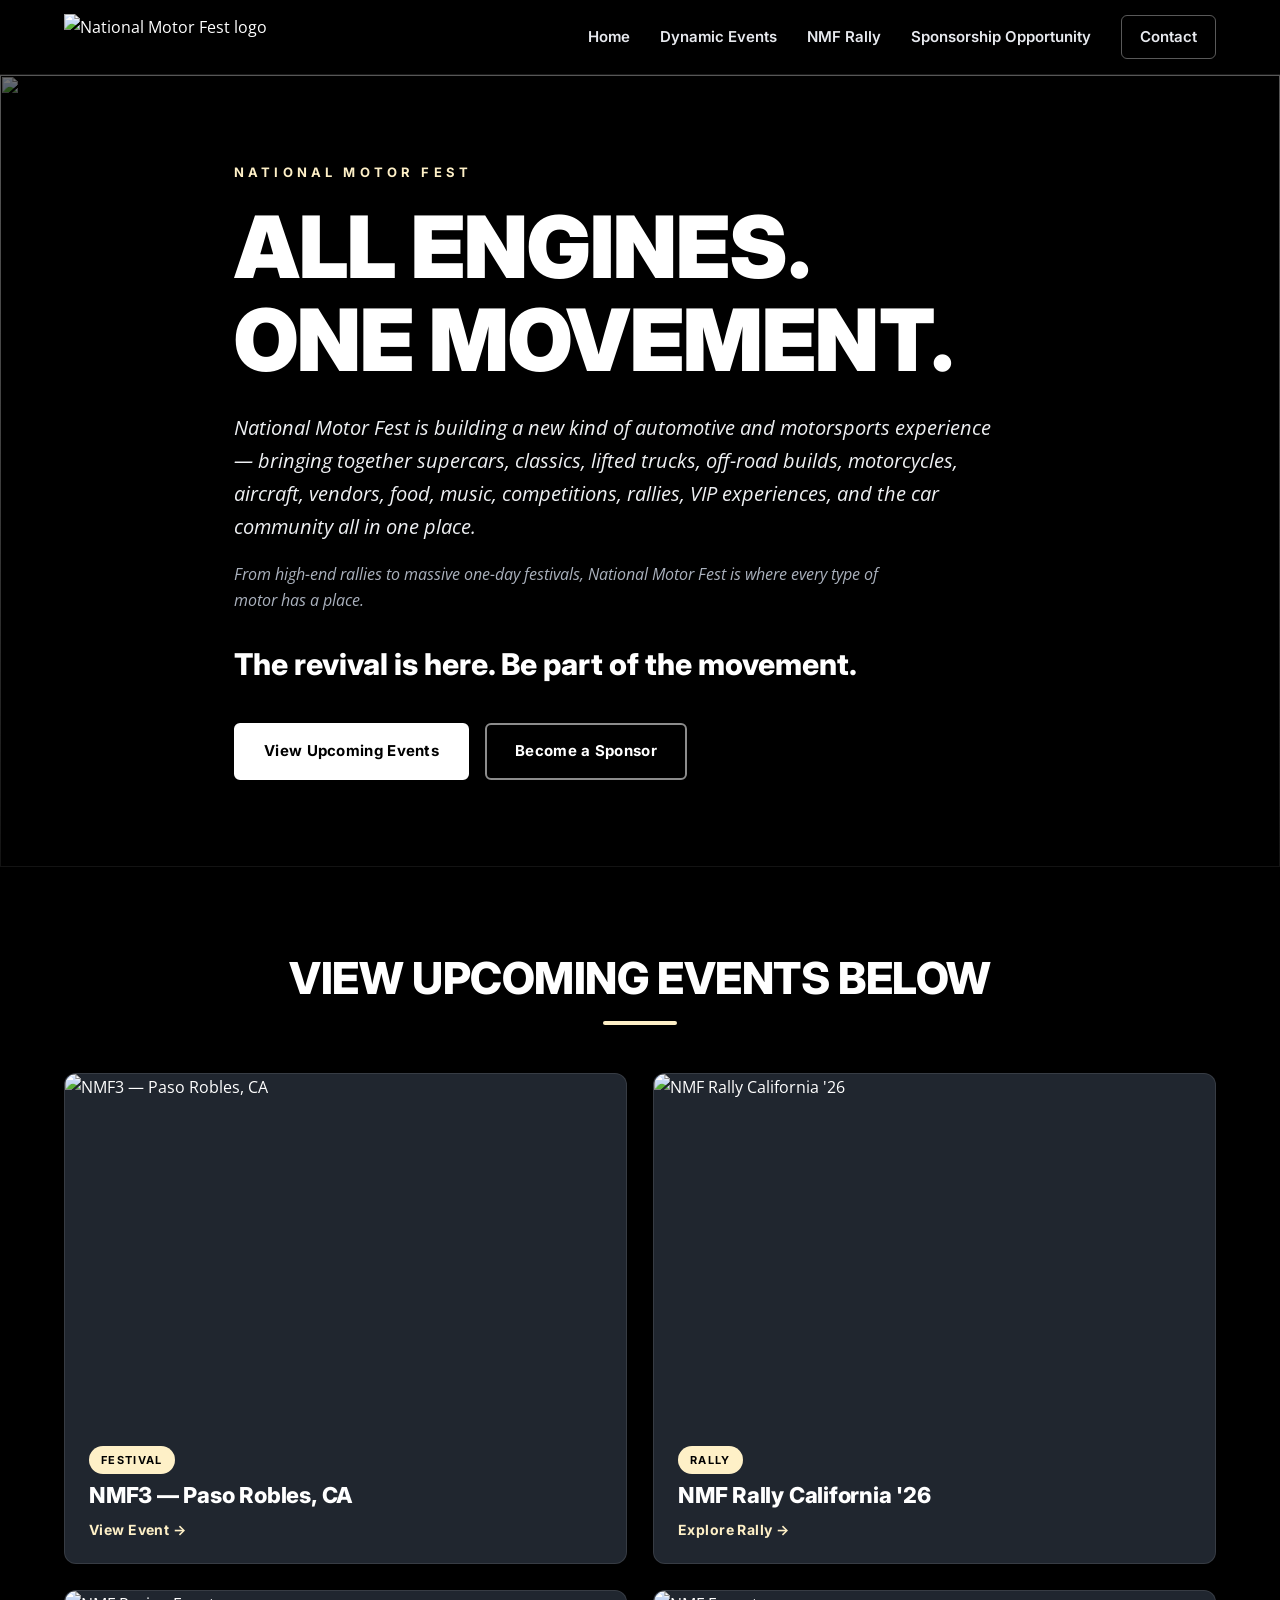
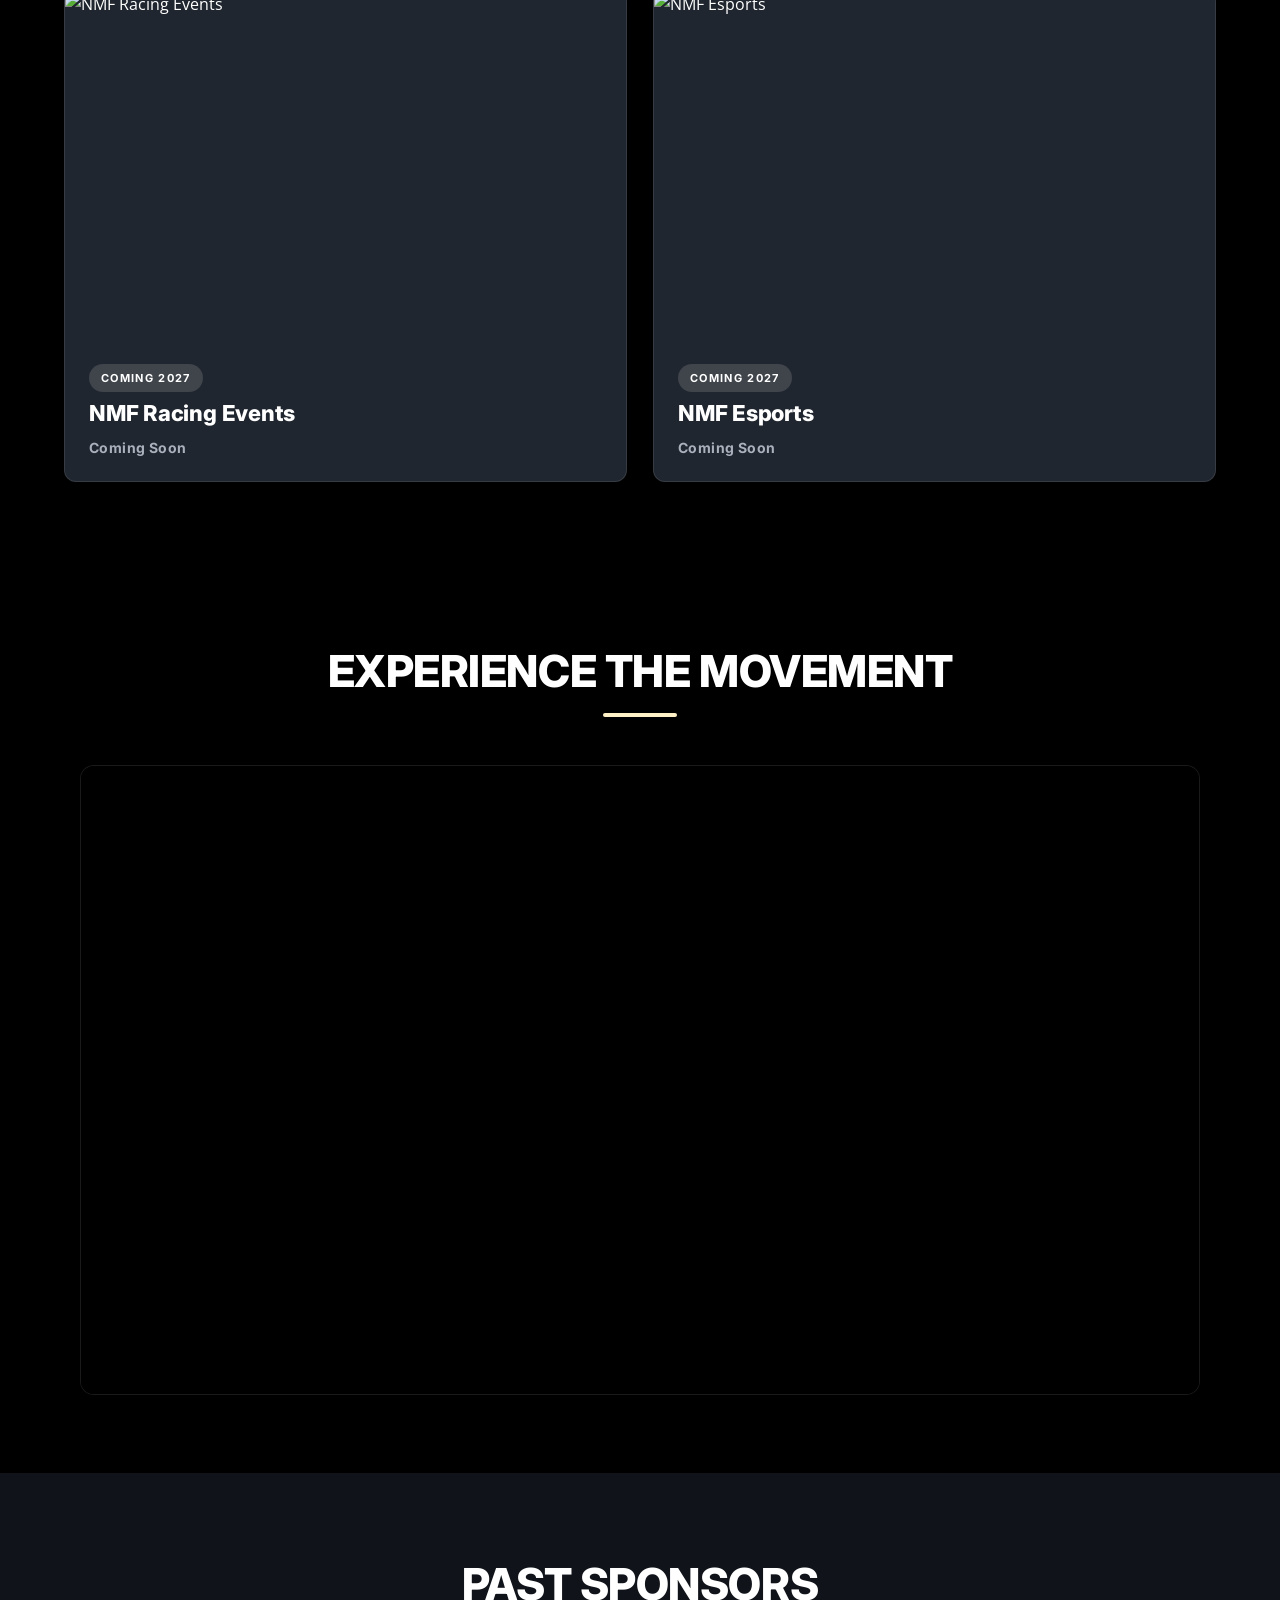
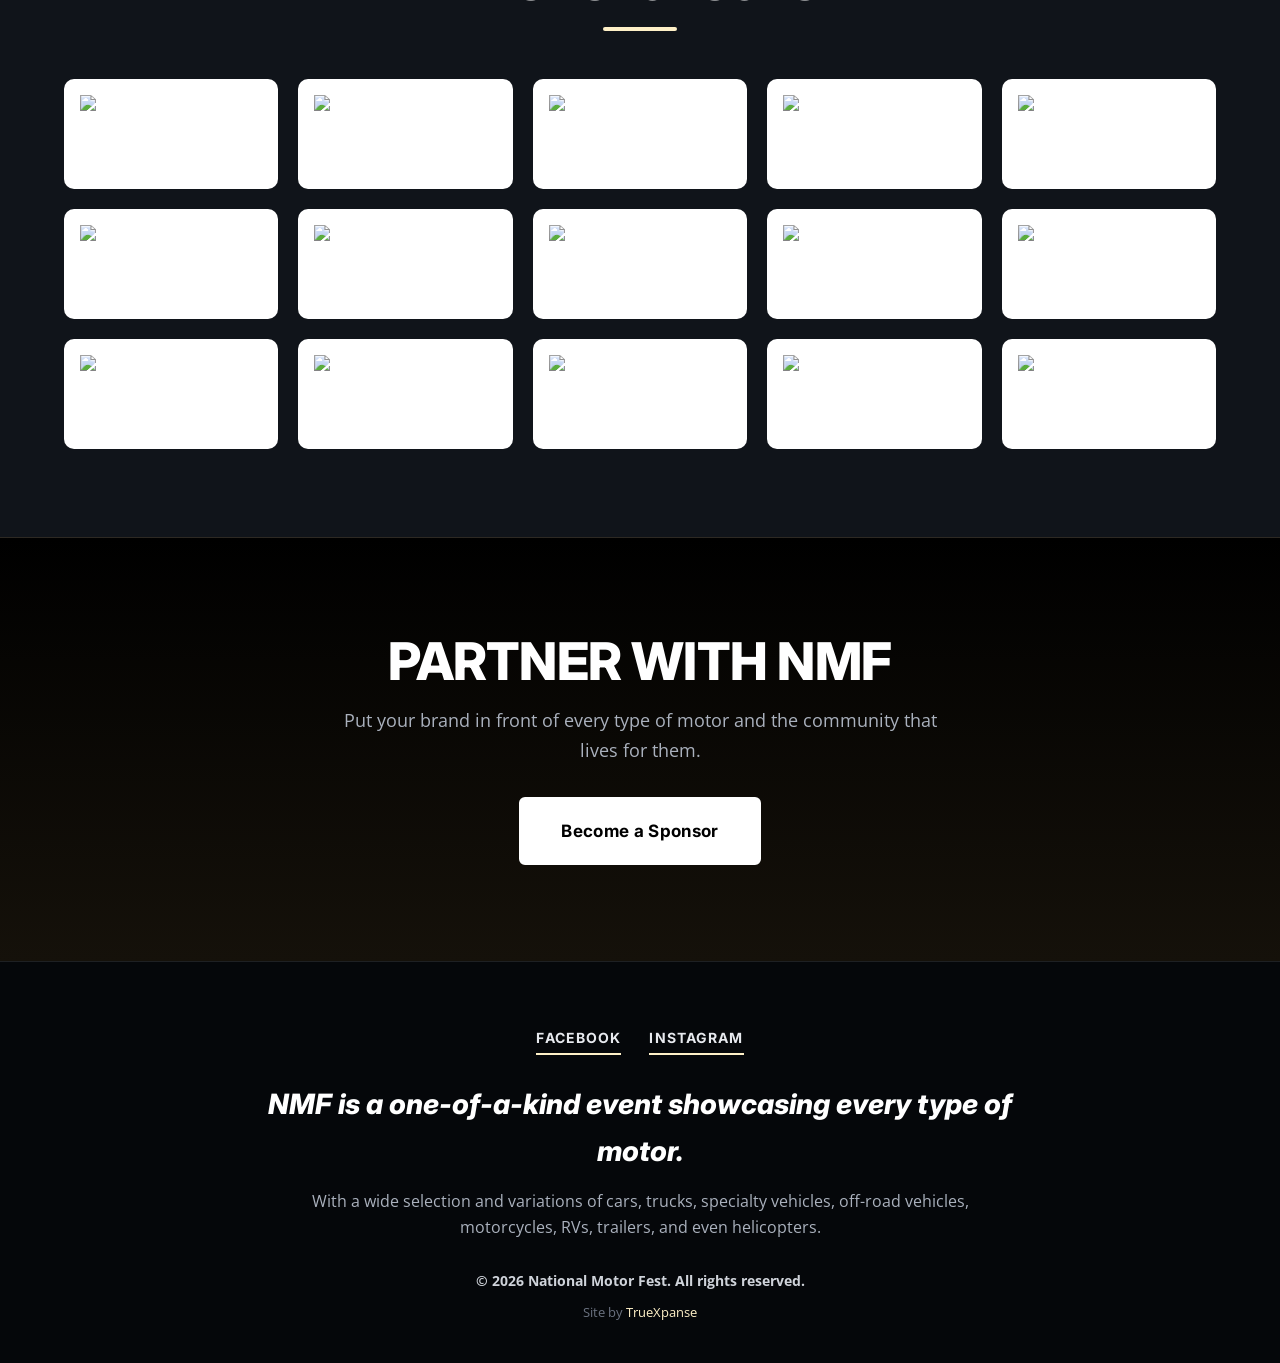
==== index.html @ f6c7564c "Add native videos (home, NMF3 x2, rally) for full parity with source site Co-Authored-By: Claude Opu" ====
<!DOCTYPE html>
<html lang="en">
<head>
  <meta charset="UTF-8" />
  <meta name="viewport" content="width=device-width, initial-scale=1, viewport-fit=cover" />
  <title>National Motor Fest | Every Type of Motor, One Movement</title>
  <meta name="description" content="National Motor Fest throws some of the largest motor shows in the United States — Dynamic Shows, Rallies, Air Shows, Racing, Esports and more." />
  <link rel="canonical" href="https://nationalmotorfest.com/" />
  <meta name="author" content="National Motor Fest" />
  <meta name="keywords" content="National Motor Fest, NMF, Car Show, Rallies, NMF Rally, Air Show, NMF Esports, NMF Racing" />
  <meta property="og:type" content="website" />
  <meta property="og:title" content="National Motor Fest" />
  <meta property="og:description" content="National Motor Fest throws some of the largest motor shows in the United States with Dynamic Shows, Rallies, Air Shows, Racing, Esports and more!" />
  <meta property="og:image" content="https://images.leadconnectorhq.com/image/f_webp/q_80/r_1200/u_https://assets.cdn.filesafe.space/yUQGU8g2rnaWyCUdEjrO/media/69d1d3f784c045c27453bfc7.png" />
  <link rel="icon" href="https://assets.cdn.filesafe.space/yUQGU8g2rnaWyCUdEjrO/media/69fe66d86ca44fd334a9c5e4.png" />
  <link rel="preconnect" href="https://fonts.googleapis.com" />
  <link rel="preconnect" href="https://fonts.gstatic.com" crossorigin />
  <link href="https://fonts.googleapis.com/css2?family=Inter:wght@400;600;700;800;900&family=Open+Sans:wght@400;600;700&display=swap" rel="stylesheet" />
  <link rel="stylesheet" href="css/styles.css" />
</head>
<body>

  <header class="site-header" id="top">
    <div class="container nav-wrap">
      <a href="index.html" class="brand" aria-label="National Motor Fest home">
        <img src="https://images.leadconnectorhq.com/image/f_webp/q_80/r_1200/u_https://assets.cdn.filesafe.space/yUQGU8g2rnaWyCUdEjrO/media/69ee99309fe87a999436d463.png" alt="National Motor Fest logo" class="brand-logo" />
      </a>
      <button class="nav-toggle" aria-label="Open menu" aria-expanded="false" aria-controls="primary-nav">
        <span></span><span></span><span></span>
      </button>
      <nav class="primary-nav" id="primary-nav" aria-label="Primary">
        <a href="index.html">Home</a>
        <a href="nmf3.html">Dynamic Events</a>
        <a href="nmf-rally.html">NMF Rally</a>
        <a href="contact.html">Sponsorship Opportunity</a>
        <a href="contact.html" class="nav-cta">Contact</a>
      </nav>
    </div>
  </header>

  <main>
    <section class="hero">
      <img class="hero-bg" src="https://images.leadconnectorhq.com/image/f_webp/q_80/r_1200/u_https://assets.cdn.filesafe.space/yUQGU8g2rnaWyCUdEjrO/media/69fe66d86ca44fd334a9c5e4.png" alt="" aria-hidden="true" />
      <div class="hero-overlay"></div>
      <div class="container hero-content">
        <p class="eyebrow">National Motor Fest</p>
        <h1>All Engines.<br />One Movement.</h1>
        <p class="hero-lead">National Motor Fest is building a new kind of automotive and motorsports experience — bringing together supercars, classics, lifted trucks, off-road builds, motorcycles, aircraft, vendors, food, music, competitions, rallies, VIP experiences, and the car community all in one place.</p>
        <p class="hero-sub">From high-end rallies to massive one-day festivals, National Motor Fest is where every type of motor has a place.</p>
        <p class="hero-tagline">The revival is here. Be part of the movement.</p>
        <div class="hero-actions">
          <a href="#events" class="btn btn-primary">View Upcoming Events</a>
          <a href="contact.html" class="btn btn-ghost">Become a Sponsor</a>
        </div>
      </div>
    </section>

    <section class="events" id="events">
      <div class="container">
        <h2 class="section-title">View Upcoming Events Below</h2>
        <div class="event-grid">
          <a class="event-card" href="nmf3.html">
            <img src="https://images.leadconnectorhq.com/image/f_webp/q_80/r_1200/u_https://assets.cdn.filesafe.space/yUQGU8g2rnaWyCUdEjrO/media/69fc116b9594baa0620a56ad.png" alt="NMF3 — Paso Robles, CA" loading="lazy" />
            <div class="event-meta">
              <span class="event-badge">Festival</span>
              <h3>NMF3 — Paso Robles, CA</h3>
              <span class="event-link">View Event →</span>
            </div>
          </a>
          <a class="event-card" href="nmf-rally.html">
            <img src="https://images.leadconnectorhq.com/image/f_webp/q_80/r_1200/u_https://assets.cdn.filesafe.space/yUQGU8g2rnaWyCUdEjrO/media/69ee807b717d5dd4e12f52f6.png" alt="NMF Rally California '26" loading="lazy" />
            <div class="event-meta">
              <span class="event-badge">Rally</span>
              <h3>NMF Rally California '26</h3>
              <span class="event-link">Explore Rally →</span>
            </div>
          </a>
          <div class="event-card is-coming">
            <img src="https://images.leadconnectorhq.com/image/f_webp/q_80/r_1200/u_https://assets.cdn.filesafe.space/yUQGU8g2rnaWyCUdEjrO/media/69d1cb4f4cde4bbc2ac22277.png" alt="NMF Racing Events" loading="lazy" />
            <div class="event-meta">
              <span class="event-badge">Coming 2027</span>
              <h3>NMF Racing Events</h3>
              <span class="event-link muted">Coming Soon</span>
            </div>
          </div>
          <div class="event-card is-coming">
            <img src="https://images.leadconnectorhq.com/image/f_webp/q_80/r_1200/u_https://assets.cdn.filesafe.space/yUQGU8g2rnaWyCUdEjrO/media/69d1cb483d829c73b2306370.png" alt="NMF Esports" loading="lazy" />
            <div class="event-meta">
              <span class="event-badge">Coming 2027</span>
              <h3>NMF Esports</h3>
              <span class="event-link muted">Coming Soon</span>
            </div>
          </div>
        </div>
      </div>
    </section>

    <section class="video-section">
      <div class="container">
        <h2 class="section-title">Experience the Movement</h2>
        <div class="video-frame">
          <video src="https://assets.cdn.filesafe.space/yUQGU8g2rnaWyCUdEjrO/media/699deb06456975a2c81597f0.mp4" poster="https://images.leadconnectorhq.com/image/f_webp/q_80/r_1200/u_https://assets.cdn.filesafe.space/yUQGU8g2rnaWyCUdEjrO/media/69c5b4d7039a35322c175261.png" autoplay muted loop playsinline controls preload="metadata"></video>
        </div>
      </div>
    </section>

    <section class="sponsors">
      <div class="container">
        <h2 class="section-title">Past Sponsors</h2>
        <div class="sponsor-grid">
          <img src="https://images.leadconnectorhq.com/image/f_webp/q_80/r_1200/u_https://assets.cdn.filesafe.space/yUQGU8g2rnaWyCUdEjrO/media/69ff69f37285562721f84674.png" alt="Sponsor" loading="lazy" />
          <img src="https://images.leadconnectorhq.com/image/f_webp/q_80/r_1200/u_https://assets.cdn.filesafe.space/yUQGU8g2rnaWyCUdEjrO/media/69ff6a047285562721f84a4b.png" alt="Sponsor" loading="lazy" />
          <img src="https://images.leadconnectorhq.com/image/f_webp/q_80/r_1200/u_https://assets.cdn.filesafe.space/yUQGU8g2rnaWyCUdEjrO/media/69ff6a13a3dd25aa2ad5ed64.png" alt="Sponsor" loading="lazy" />
          <img src="https://images.leadconnectorhq.com/image/f_webp/q_80/r_1200/u_https://assets.cdn.filesafe.space/yUQGU8g2rnaWyCUdEjrO/media/69ff6a48a7b9e0385a3384bf.png" alt="Sponsor" loading="lazy" />
          <img src="https://images.leadconnectorhq.com/image/f_webp/q_80/r_1200/u_https://assets.cdn.filesafe.space/yUQGU8g2rnaWyCUdEjrO/media/69ff6a71a3dd25aa2ad5ffd3.png" alt="Sponsor" loading="lazy" />
          <img src="https://images.leadconnectorhq.com/image/f_webp/q_80/r_1200/u_https://assets.cdn.filesafe.space/yUQGU8g2rnaWyCUdEjrO/media/69ff6a8da3dd25aa2ad6064d.png" alt="Sponsor" loading="lazy" />
          <img src="https://images.leadconnectorhq.com/image/f_webp/q_80/r_1200/u_https://assets.cdn.filesafe.space/yUQGU8g2rnaWyCUdEjrO/media/69ff6a99a7b9e0385a3396bd.png" alt="Sponsor" loading="lazy" />
          <img src="https://images.leadconnectorhq.com/image/f_webp/q_80/r_1200/u_https://assets.cdn.filesafe.space/yUQGU8g2rnaWyCUdEjrO/media/69ff6aaaa3dd25aa2ad60cd5.png" alt="Sponsor" loading="lazy" />
          <img src="https://images.leadconnectorhq.com/image/f_webp/q_80/r_1200/u_https://assets.cdn.filesafe.space/yUQGU8g2rnaWyCUdEjrO/media/69ff6abf7285562721f87078.png" alt="Sponsor" loading="lazy" />
          <img src="https://images.leadconnectorhq.com/image/f_webp/q_80/r_1200/u_https://assets.cdn.filesafe.space/yUQGU8g2rnaWyCUdEjrO/media/69ff6acf7285562721f8736e.png" alt="Sponsor" loading="lazy" />
          <img src="https://images.leadconnectorhq.com/image/f_webp/q_80/r_1200/u_https://assets.cdn.filesafe.space/yUQGU8g2rnaWyCUdEjrO/media/69ff6b537285562721f88d1a.png" alt="Sponsor" loading="lazy" />
          <img src="https://images.leadconnectorhq.com/image/f_webp/q_80/r_1200/u_https://assets.cdn.filesafe.space/yUQGU8g2rnaWyCUdEjrO/media/69ff6b607285562721f88fad.png" alt="Sponsor" loading="lazy" />
          <img src="https://images.leadconnectorhq.com/image/f_webp/q_80/r_1200/u_https://assets.cdn.filesafe.space/yUQGU8g2rnaWyCUdEjrO/media/69ff6b77a7b9e0385a33c20f.png" alt="Sponsor" loading="lazy" />
          <img src="https://images.leadconnectorhq.com/image/f_webp/q_80/r_1200/u_https://assets.cdn.filesafe.space/yUQGU8g2rnaWyCUdEjrO/media/69ff6b86a3dd25aa2ad638ff.png" alt="Sponsor" loading="lazy" />
          <img src="https://images.leadconnectorhq.com/image/f_webp/q_80/r_1200/u_https://assets.cdn.filesafe.space/yUQGU8g2rnaWyCUdEjrO/media/69ff6b93a7b9e0385a33c83d.png" alt="Sponsor" loading="lazy" />
        </div>
      </div>
    </section>

    <section class="cta-band">
      <div class="container">
        <h2>Partner with NMF</h2>
        <p>Put your brand in front of every type of motor and the community that lives for them.</p>
        <a href="contact.html" class="btn btn-primary btn-lg">Become a Sponsor</a>
      </div>
    </section>
  </main>

  <footer class="site-footer">
    <div class="container footer-inner">
      <div class="footer-social">
        <a href="https://www.facebook.com/nationalmotorfest" target="_blank" rel="noopener" aria-label="Facebook">Facebook</a>
        <a href="https://www.instagram.com/nationalmotorfest/" target="_blank" rel="noopener" aria-label="Instagram">Instagram</a>
      </div>
      <p class="footer-tagline">NMF is a one-of-a-kind event showcasing every type of motor.</p>
      <p class="footer-desc">With a wide selection and variations of cars, trucks, specialty vehicles, off-road vehicles, motorcycles, RVs, trailers, and even helicopters.</p>
      <p class="footer-copy">&copy; 2026 National Motor Fest. All rights reserved.</p>
      <p class="footer-credit">Site by <a href="https://truexpanse.com" target="_blank" rel="noopener">TrueXpanse</a></p>
    </div>
  </footer>

  <script>
    (function () {
      var t = document.querySelector('.nav-toggle');
      var n = document.getElementById('primary-nav');
      if (t && n) {
        t.addEventListener('click', function () {
          var open = n.classList.toggle('open');
          t.setAttribute('aria-expanded', open ? 'true' : 'false');
        });
        n.querySelectorAll('a').forEach(function (a) {
          a.addEventListener('click', function () { n.classList.remove('open'); t.setAttribute('aria-expanded', 'false'); });
        });
      }
    })();
  </script>
</body>
</html>
---- css/styles.css ----
:root{
  --bg:#000000;
  --surface:#10141a;
  --surface-2:#20262F;
  --accent:#FEF0C7;
  --text:#ffffff;
  --muted:#aab1bd;
  --line:rgba(255,255,255,.10);
  --radius:6px;
  --maxw:1200px;
  --font-head:'Inter',system-ui,Arial,sans-serif;
  --font-body:'Open Sans',Arial,Helvetica,sans-serif;
}
*{box-sizing:border-box;margin:0;padding:0}
html{scroll-behavior:smooth}
body{
  background:var(--bg);
  color:var(--text);
  font-family:var(--font-body);
  font-size:16px;
  line-height:1.65;
  -webkit-font-smoothing:antialiased;
  overflow-x:hidden;
}
img{max-width:100%;display:block}
a{color:inherit;text-decoration:none}
.container{width:100%;max-width:var(--maxw);margin:0 auto;padding:0 24px}

h1,h2,h3{font-family:var(--font-head);font-weight:800;line-height:1.08;letter-spacing:-.01em}

/* Buttons */
.btn{
  display:inline-block;font-family:var(--font-head);font-weight:700;
  padding:14px 28px;border-radius:var(--radius);font-size:15px;
  letter-spacing:.02em;transition:transform .15s ease,background .2s ease,color .2s ease;
  border:2px solid transparent;cursor:pointer;text-align:center;
}
.btn:hover{transform:translateY(-2px)}
.btn-primary{background:#fff;color:#000;border-color:#fff}
.btn-primary:hover{background:var(--accent);border-color:var(--accent)}
.btn-ghost{background:transparent;color:#fff;border-color:rgba(255,255,255,.55)}
.btn-ghost:hover{border-color:#fff;background:rgba(255,255,255,.08)}
.btn-lg{padding:18px 40px;font-size:17px}

/* Header */
.site-header{
  position:sticky;top:0;z-index:50;
  background:rgba(0,0,0,.82);backdrop-filter:blur(10px);
  border-bottom:1px solid var(--line);
}
.nav-wrap{display:flex;align-items:center;justify-content:space-between;height:74px}
.brand-logo{height:46px;width:auto}
.primary-nav{display:flex;align-items:center;gap:30px}
.primary-nav a{font-family:var(--font-head);font-weight:600;font-size:15px;color:#e7e9ee;transition:color .2s}
.primary-nav a:hover{color:var(--accent)}
.primary-nav .nav-cta{
  border:1px solid rgba(255,255,255,.35);padding:9px 18px;border-radius:var(--radius);
}
.primary-nav .nav-cta:hover{background:#fff;color:#000;border-color:#fff}
.nav-toggle{display:none;flex-direction:column;gap:5px;background:none;border:0;padding:8px}
.nav-toggle span{width:26px;height:2px;background:#fff;border-radius:2px;transition:.2s}

/* Hero */
.hero{position:relative;min-height:88vh;display:flex;align-items:center;overflow:hidden}
.hero-bg{position:absolute;inset:0;width:100%;height:100%;object-fit:cover;z-index:0}
.hero-overlay{position:absolute;inset:0;z-index:1;
  background:linear-gradient(180deg,rgba(0,0,0,.55) 0%,rgba(0,0,0,.65) 45%,rgba(0,0,0,.9) 100%);
}
.hero-content{position:relative;z-index:2;padding-top:60px;padding-bottom:60px;max-width:860px}
.eyebrow{font-family:var(--font-head);text-transform:uppercase;letter-spacing:.32em;
  font-size:13px;font-weight:700;color:var(--accent);margin-bottom:18px}
.hero h1{font-size:clamp(44px,8vw,86px);font-weight:900;text-transform:uppercase;margin-bottom:24px}
.hero-lead{font-size:clamp(16px,2.1vw,20px);color:#eef0f3;max-width:760px;margin-bottom:18px;font-style:italic}
.hero-sub{font-size:16px;color:var(--muted);max-width:680px;margin-bottom:26px;font-style:italic}
.hero-tagline{font-family:var(--font-head);font-weight:800;font-size:clamp(20px,3vw,30px);margin-bottom:34px}
.hero-actions{display:flex;flex-wrap:wrap;gap:16px}

/* Section shared */
.section-title{
  font-size:clamp(28px,4.5vw,44px);text-transform:uppercase;text-align:center;
  margin-bottom:48px;
}
.section-title::after{content:"";display:block;width:74px;height:4px;background:var(--accent);margin:18px auto 0;border-radius:2px}
.events,.sponsors{padding:88px 0}
.events{background:var(--bg)}
.sponsors{background:var(--surface)}

/* Event grid */
.event-grid{display:grid;grid-template-columns:repeat(2,1fr);gap:26px}
.event-card{
  background:var(--surface-2);border:1px solid var(--line);border-radius:12px;overflow:hidden;
  display:flex;flex-direction:column;transition:transform .2s ease,border-color .2s ease,box-shadow .2s ease;
}
.event-card:hover{transform:translateY(-5px);border-color:rgba(254,240,199,.5);box-shadow:0 16px 40px rgba(0,0,0,.45)}
.event-card img{width:100%;aspect-ratio:16/10;object-fit:cover}
.event-meta{padding:22px 24px;display:flex;flex-direction:column;gap:10px}
.event-badge{align-self:flex-start;font-family:var(--font-head);font-weight:700;font-size:11px;
  text-transform:uppercase;letter-spacing:.12em;color:#000;background:var(--accent);
  padding:5px 12px;border-radius:99px}
.event-card.is-coming .event-badge{background:rgba(255,255,255,.14);color:#fff}
.event-meta h3{font-size:22px;font-weight:800}
.event-link{font-family:var(--font-head);font-weight:700;font-size:14px;color:var(--accent);letter-spacing:.03em}
.event-link.muted{color:var(--muted)}

/* Sponsors */
.sponsor-grid{
  display:grid;grid-template-columns:repeat(5,1fr);gap:20px;align-items:center;
}
.sponsor-grid img{
  width:100%;height:110px;object-fit:contain;
  background:#fff;border-radius:10px;padding:16px;
  filter:saturate(.95);transition:transform .2s ease}
.sponsor-grid img:hover{transform:scale(1.04)}

/* CTA band */
.cta-band{padding:96px 0;text-align:center;
  background:linear-gradient(180deg,#000 0%,#15110a 100%);border-top:1px solid var(--line)}
.cta-band h2{font-size:clamp(30px,5vw,52px);text-transform:uppercase;margin-bottom:16px}
.cta-band p{color:var(--muted);font-size:18px;max-width:620px;margin:0 auto 32px}

/* Footer */
.site-footer{background:#05070a;border-top:1px solid var(--line);padding:64px 0 40px;text-align:center}
.footer-social{display:flex;gap:28px;justify-content:center;margin-bottom:26px}
.footer-social a{font-family:var(--font-head);font-weight:700;font-size:14px;text-transform:uppercase;
  letter-spacing:.08em;color:#e7e9ee;border-bottom:2px solid var(--accent);padding-bottom:4px}
.footer-social a:hover{color:var(--accent)}
.footer-tagline{font-family:var(--font-head);font-weight:800;font-size:clamp(20px,3vw,28px);
  font-style:italic;max-width:760px;margin:0 auto 14px}
.footer-desc{color:var(--muted);max-width:680px;margin:0 auto 28px}
.footer-copy{font-weight:700;font-size:14px;color:#cfd3da;margin-bottom:10px}
.footer-credit{font-size:13px;color:#6b7280}
.footer-credit a{color:var(--accent)}

/* Responsive */
@media (max-width:900px){
  .sponsor-grid{grid-template-columns:repeat(3,1fr)}
}
@media (max-width:760px){
  .nav-toggle{display:flex}
  .primary-nav{
    position:absolute;top:74px;left:0;right:0;flex-direction:column;gap:0;
    background:#05070a;border-bottom:1px solid var(--line);
    max-height:0;overflow:hidden;transition:max-height .28s ease;
  }
  .primary-nav.open{max-height:340px}
  .primary-nav a{width:100%;padding:16px 24px;border-top:1px solid var(--line)}
  .primary-nav .nav-cta{border:0;border-radius:0}
  .event-grid{grid-template-columns:1fr}
  .events,.sponsors{padding:60px 0}
  .hero{min-height:80vh}
}
@media (max-width:520px){
  .sponsor-grid{grid-template-columns:repeat(2,1fr)}
  .hero-actions{flex-direction:column}
  .hero-actions .btn{width:100%}
}

/* ---- Interior pages ---- */
.page-hero{position:relative;padding:118px 0 84px;text-align:center;overflow:hidden;border-bottom:1px solid var(--line)}
.page-hero .hero-bg{position:absolute;inset:0;width:100%;height:100%;object-fit:cover;z-index:0;opacity:.5}
.page-hero .hero-overlay{position:absolute;inset:0;z-index:1;background:linear-gradient(180deg,rgba(0,0,0,.5),rgba(0,0,0,.88))}
.page-hero .container{position:relative;z-index:2}
.page-hero h1{font-size:clamp(34px,6vw,62px);text-transform:uppercase;margin-bottom:18px}
.page-hero .page-dates{font-family:var(--font-head);font-weight:800;font-size:clamp(18px,2.6vw,26px);color:var(--accent);margin-bottom:8px}
.page-hero .page-sub{color:#e7e9ee;font-size:18px;max-width:780px;margin:0 auto 26px}

.content{padding:72px 0}
.content-narrow{max-width:860px;margin:0 auto}
.content p{color:#d7dbe2;margin-bottom:18px;font-size:17px}
.content h2{font-size:clamp(26px,4vw,40px);text-transform:uppercase;margin-bottom:22px;text-align:center}
.content .strong-line{font-family:var(--font-head);font-weight:800;font-size:22px;color:#fff;font-style:italic}
.alt{background:var(--surface)}

.cta-row{display:flex;flex-wrap:wrap;gap:14px;justify-content:center;margin:30px 0}
.price-tag{display:block;font-size:12px;font-weight:700;opacity:.85;margin-top:2px}

.included{display:grid;grid-template-columns:repeat(2,1fr);gap:14px;margin:30px 0;list-style:none;padding:0}
.included li{background:var(--surface-2);border:1px solid var(--line);border-left:3px solid var(--accent);
  border-radius:6px;padding:14px 18px;font-size:15px;color:#e7e9ee}

.day{display:grid;grid-template-columns:1fr 1fr;gap:36px;align-items:center;margin:56px 0}
.day:nth-child(even) .day-media{order:2}
.day-media{display:grid;grid-template-columns:1fr 1fr;gap:12px}
.day-media img{width:100%;aspect-ratio:4/3;object-fit:cover;border-radius:10px}
.day-media.single{grid-template-columns:1fr}
.day-label{color:var(--accent);font-weight:800;text-transform:uppercase;letter-spacing:.1em;font-size:13px;display:block;margin-bottom:8px}
.day-text h3{font-family:var(--font-head);font-size:26px;margin-bottom:14px}
.day-text p{color:#d7dbe2;font-size:16px}

.expect-grid{display:grid;grid-template-columns:repeat(2,1fr);gap:20px;margin-top:30px}
.expect-card{background:var(--surface-2);border:1px solid var(--line);border-radius:12px;padding:26px}
.expect-card h3{color:var(--accent);font-size:20px;margin-bottom:10px}
.expect-card p{font-size:15px;color:#cfd3da;margin:0}

.gallery{display:grid;grid-template-columns:repeat(4,1fr);gap:18px;margin-top:30px}
.gallery figure{margin:0;border-radius:12px;overflow:hidden;background:var(--surface-2);border:1px solid var(--line)}
.gallery img{width:100%;aspect-ratio:1/1;object-fit:cover}
.gallery figcaption{padding:14px;text-align:center;font-family:var(--font-head);font-weight:700;
  text-transform:uppercase;font-size:13px;letter-spacing:.04em;color:#e7e9ee}

.contact-cards{display:flex;flex-wrap:wrap;gap:20px;justify-content:center;margin:30px 0 6px}
.contact-card{background:var(--surface-2);border:1px solid var(--line);border-radius:12px;padding:24px 34px;text-align:center;min-width:240px}
.contact-card .label{color:var(--accent);font-weight:700;text-transform:uppercase;letter-spacing:.1em;font-size:12px;margin-bottom:8px}
.contact-card a{font-family:var(--font-head);font-weight:700;font-size:20px}

.lead-form{max-width:660px;margin:38px auto 0;background:var(--surface-2);border:1px solid var(--line);border-radius:14px;padding:32px;text-align:left}
.lead-form .row{display:grid;grid-template-columns:1fr 1fr;gap:16px}
.field{margin-bottom:16px}
.field label{display:block;font-family:var(--font-head);font-weight:600;font-size:14px;margin-bottom:6px;color:#e7e9ee}
.field input,.field select,.field textarea{
  width:100%;background:#0a0d12;border:1px solid var(--line);border-radius:8px;color:#fff;
  padding:13px 14px;font-family:var(--font-body);font-size:16px}
.field input:focus,.field select:focus,.field textarea:focus{outline:none;border-color:var(--accent)}
.field textarea{min-height:130px;resize:vertical}
.lead-form .btn{width:100%;margin-top:8px}

.ty{min-height:62vh;display:flex;align-items:center;text-align:center}
.ty h1{font-size:clamp(34px,6vw,58px);text-transform:uppercase;margin-bottom:18px}
.ty p{color:var(--muted);font-size:18px;max-width:540px;margin:0 auto 28px}

@media (max-width:760px){
  .included{grid-template-columns:1fr}
  .day{grid-template-columns:1fr;gap:18px}
  .day:nth-child(even) .day-media{order:0}
  .expect-grid{grid-template-columns:1fr}
  .gallery{grid-template-columns:repeat(2,1fr)}
  .lead-form .row{grid-template-columns:1fr}
  .content{padding:52px 0}
}

/* Video showcase */
.video-section{padding:78px 0;background:var(--bg)}
.video-section.alt{background:var(--surface)}
.video-frame{position:relative;max-width:1120px;margin:0 auto;border-radius:14px;overflow:hidden;
  border:1px solid var(--line);background:#000;aspect-ratio:16/9}
.video-frame video{width:100%;height:100%;object-fit:contain;display:block;background:#000}
@media (max-width:760px){.video-section{padding:50px 0}}
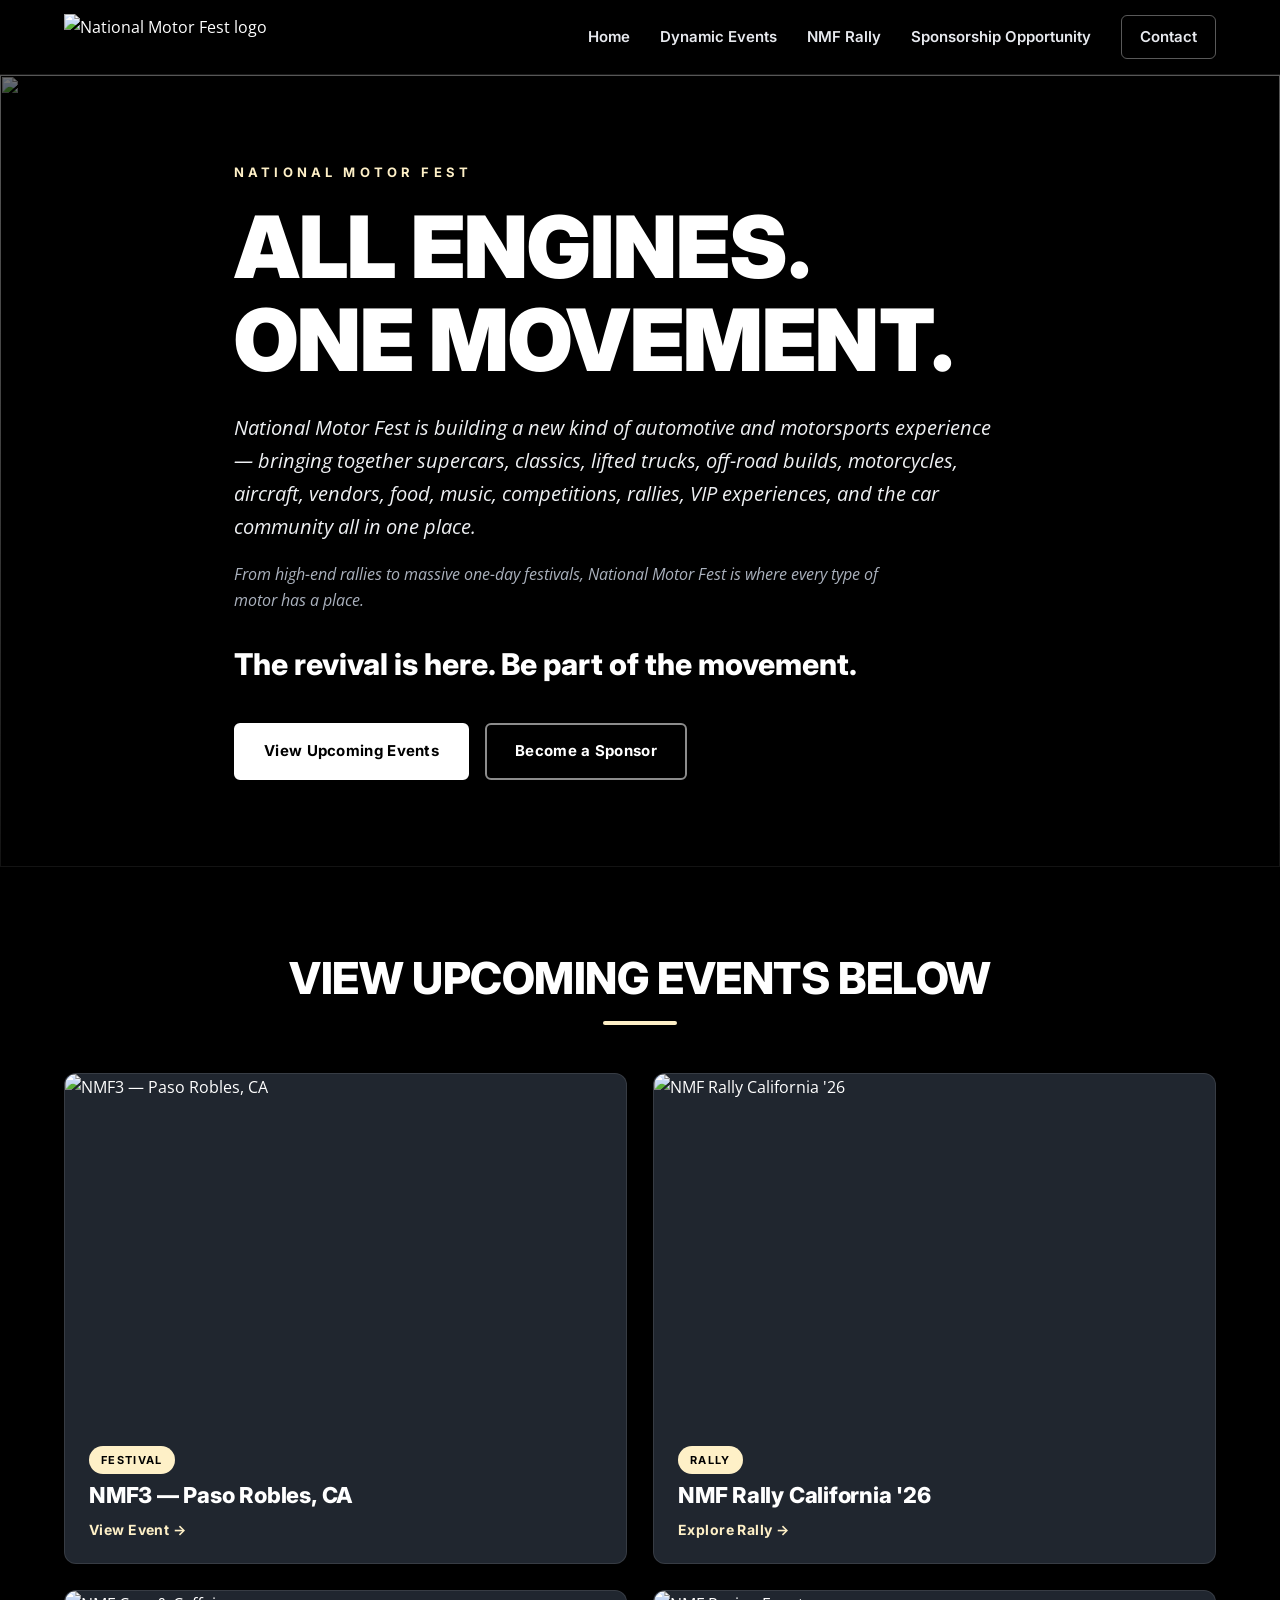
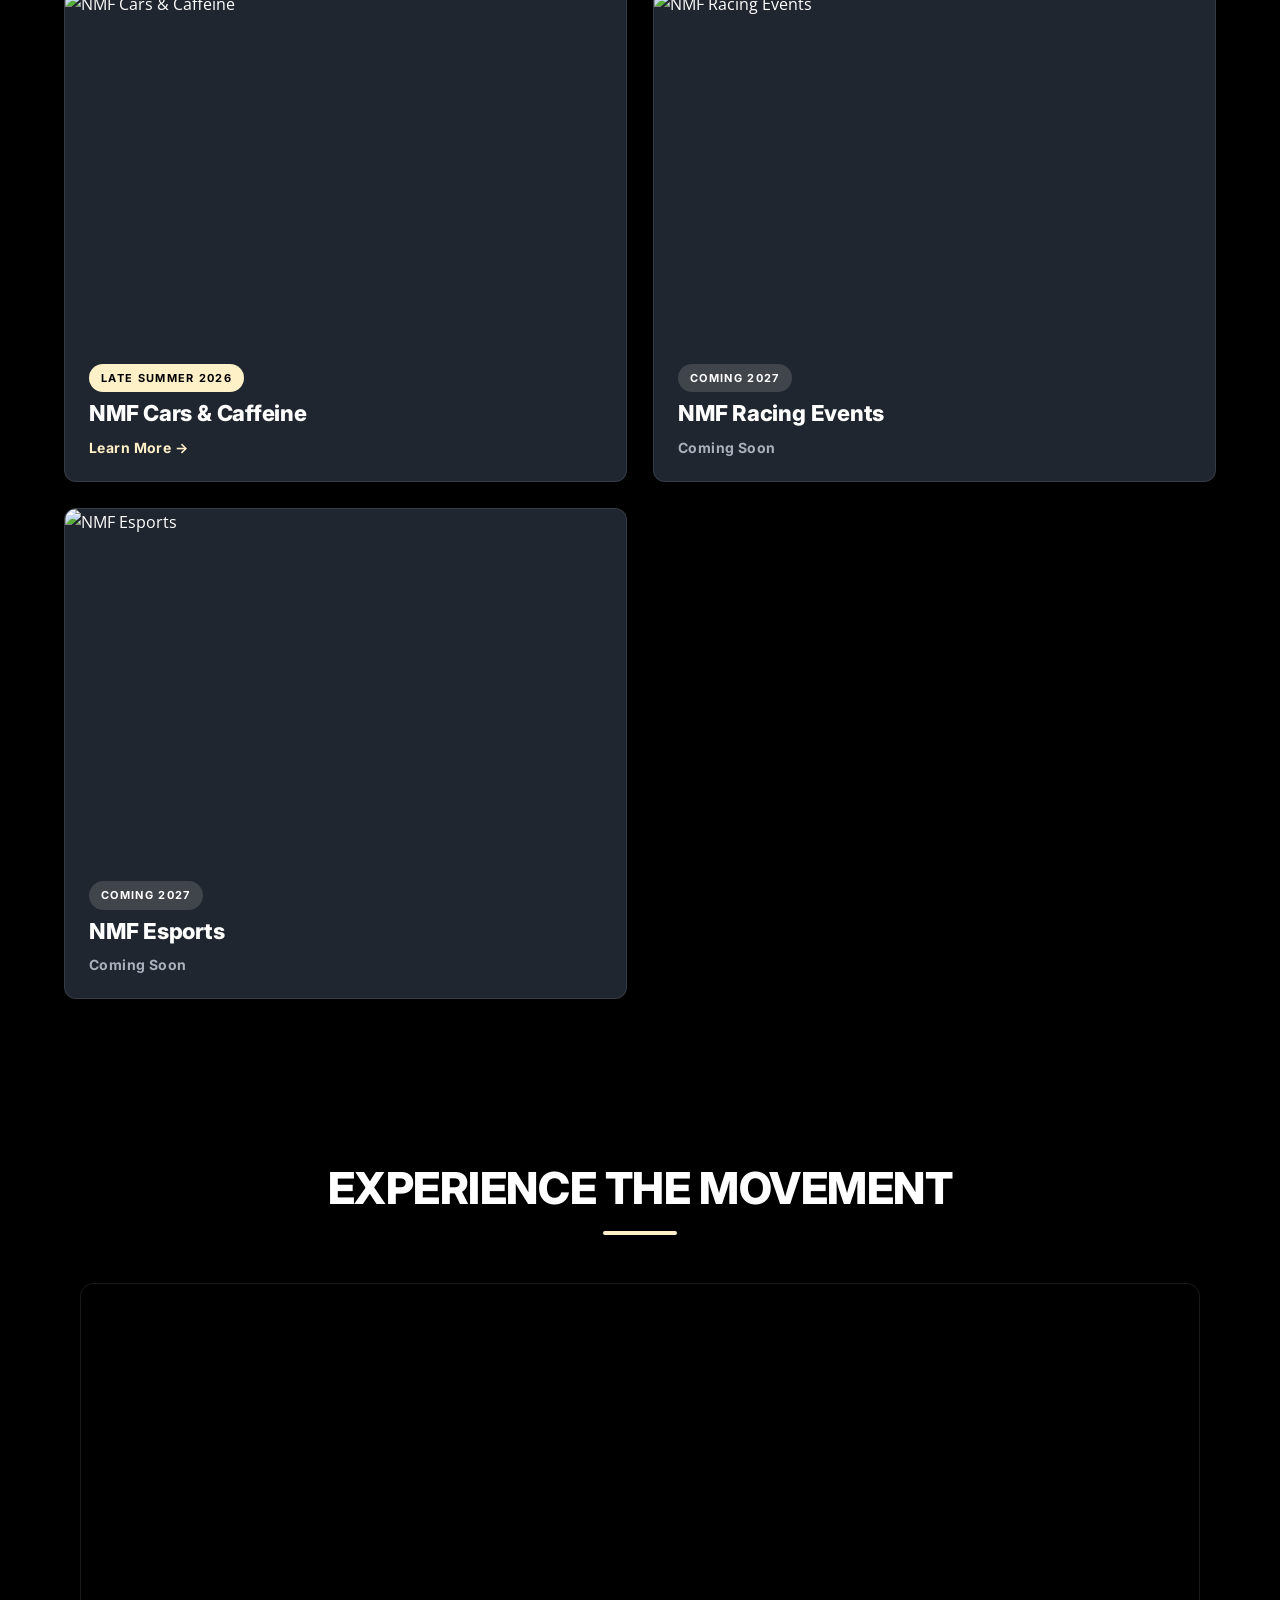
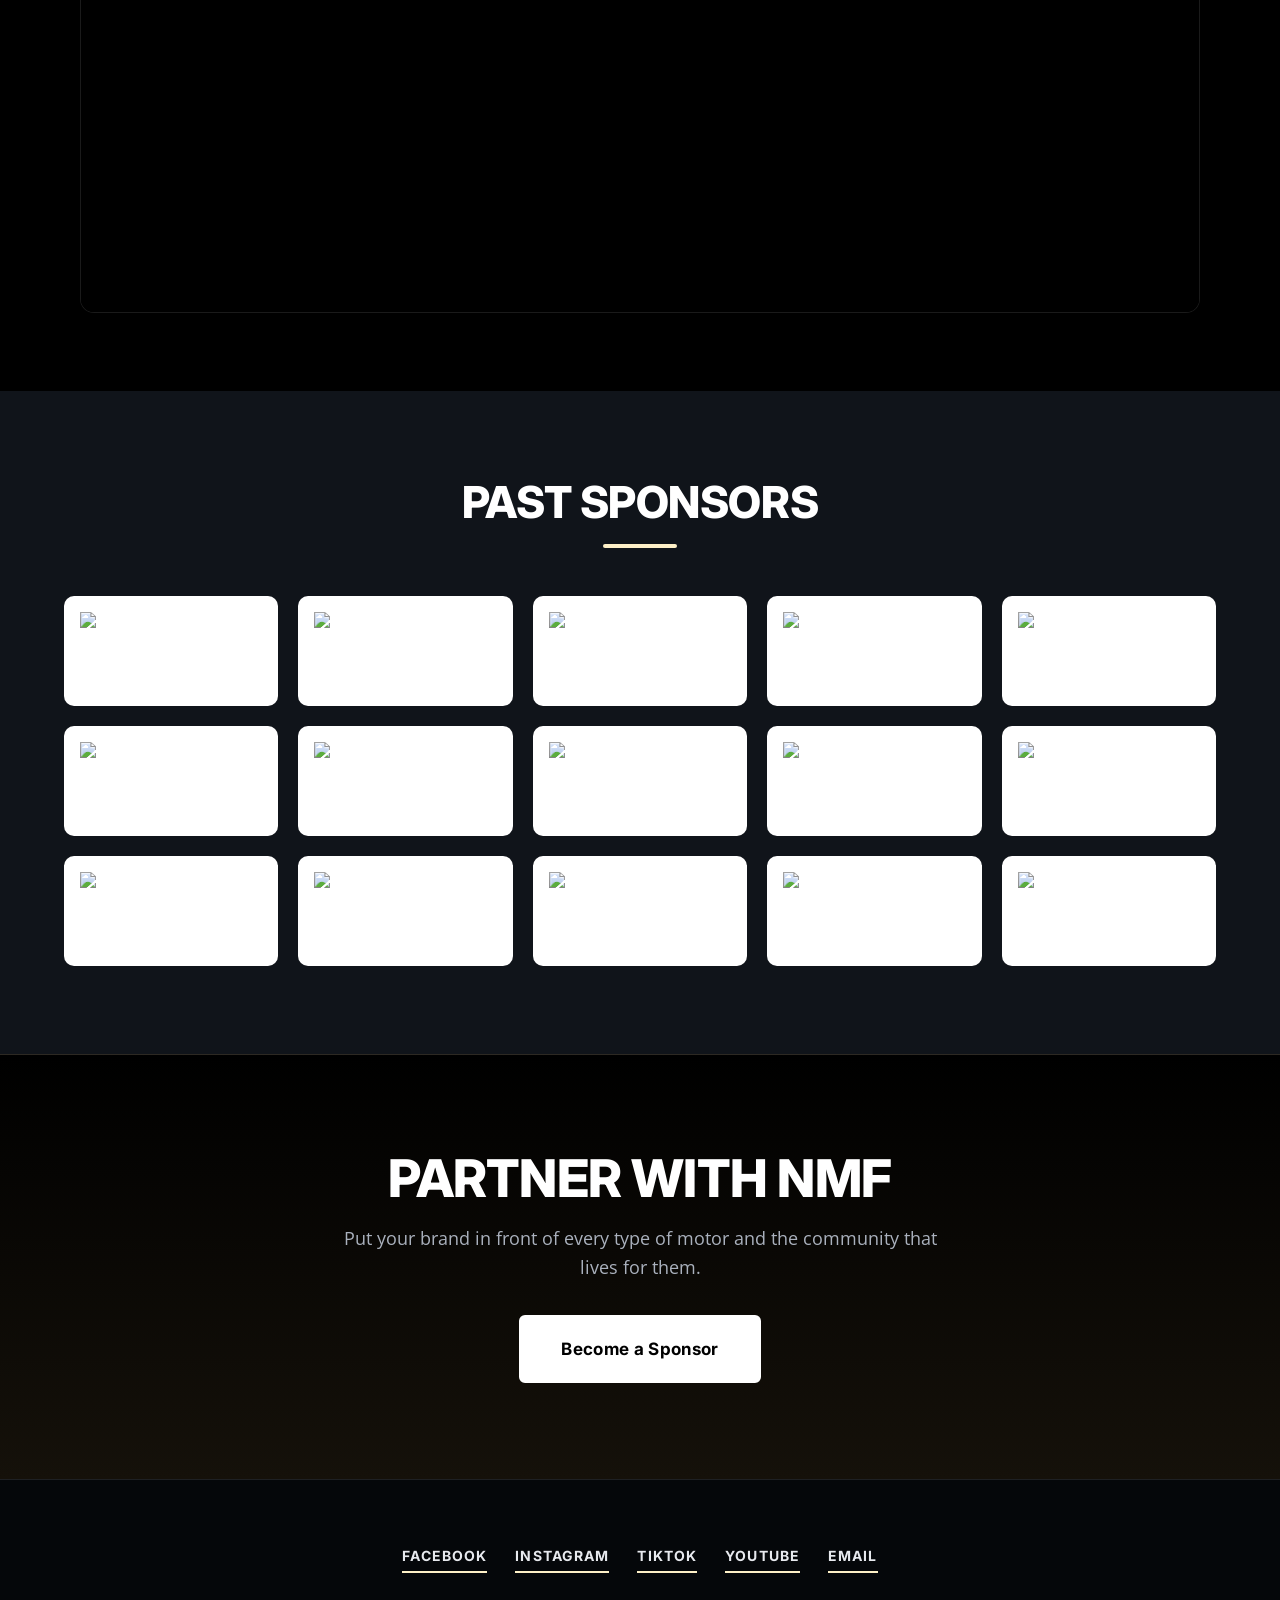
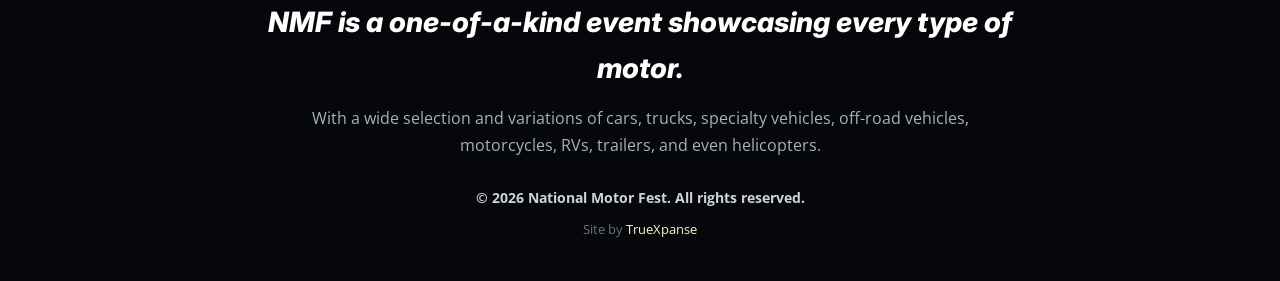
==== commit 379df90a: "Refresh content from live nationalmotorfest.com (June 26) Home: add NMF Cars & Caffeine event card; " ====
--- a/index.html
+++ b/index.html
@@ -75,6 +75,14 @@
               <span class="event-link">Explore Rally →</span>
             </div>
           </a>
+          <a class="event-card" href="nmf-rally.html">
+            <img src="https://images.leadconnectorhq.com/image/f_webp/q_80/r_1200/u_https://assets.cdn.filesafe.space/yUQGU8g2rnaWyCUdEjrO/media/6a375719c50697c411b5f463.png" alt="NMF Cars &amp; Caffeine" loading="lazy" />
+            <div class="event-meta">
+              <span class="event-badge">Late Summer 2026</span>
+              <h3>NMF Cars &amp; Caffeine</h3>
+              <span class="event-link">Learn More →</span>
+            </div>
+          </a>
           <div class="event-card is-coming">
             <img src="https://images.leadconnectorhq.com/image/f_webp/q_80/r_1200/u_https://assets.cdn.filesafe.space/yUQGU8g2rnaWyCUdEjrO/media/69d1cb4f4cde4bbc2ac22277.png" alt="NMF Racing Events" loading="lazy" />
             <div class="event-meta">
@@ -141,6 +149,9 @@
       <div class="footer-social">
         <a href="https://www.facebook.com/nationalmotorfest" target="_blank" rel="noopener" aria-label="Facebook">Facebook</a>
         <a href="https://www.instagram.com/nationalmotorfest/" target="_blank" rel="noopener" aria-label="Instagram">Instagram</a>
+        <a href="https://www.tiktok.com/@nationalmotorfest" target="_blank" rel="noopener" aria-label="TikTok">TikTok</a>
+        <a href="https://www.youtube.com/@nationalmotorfest" target="_blank" rel="noopener" aria-label="YouTube">YouTube</a>
+        <a href="mailto:contact@nationalmotorfest.com" aria-label="Email">Email</a>
       </div>
       <p class="footer-tagline">NMF is a one-of-a-kind event showcasing every type of motor.</p>
       <p class="footer-desc">With a wide selection and variations of cars, trucks, specialty vehicles, off-road vehicles, motorcycles, RVs, trailers, and even helicopters.</p>
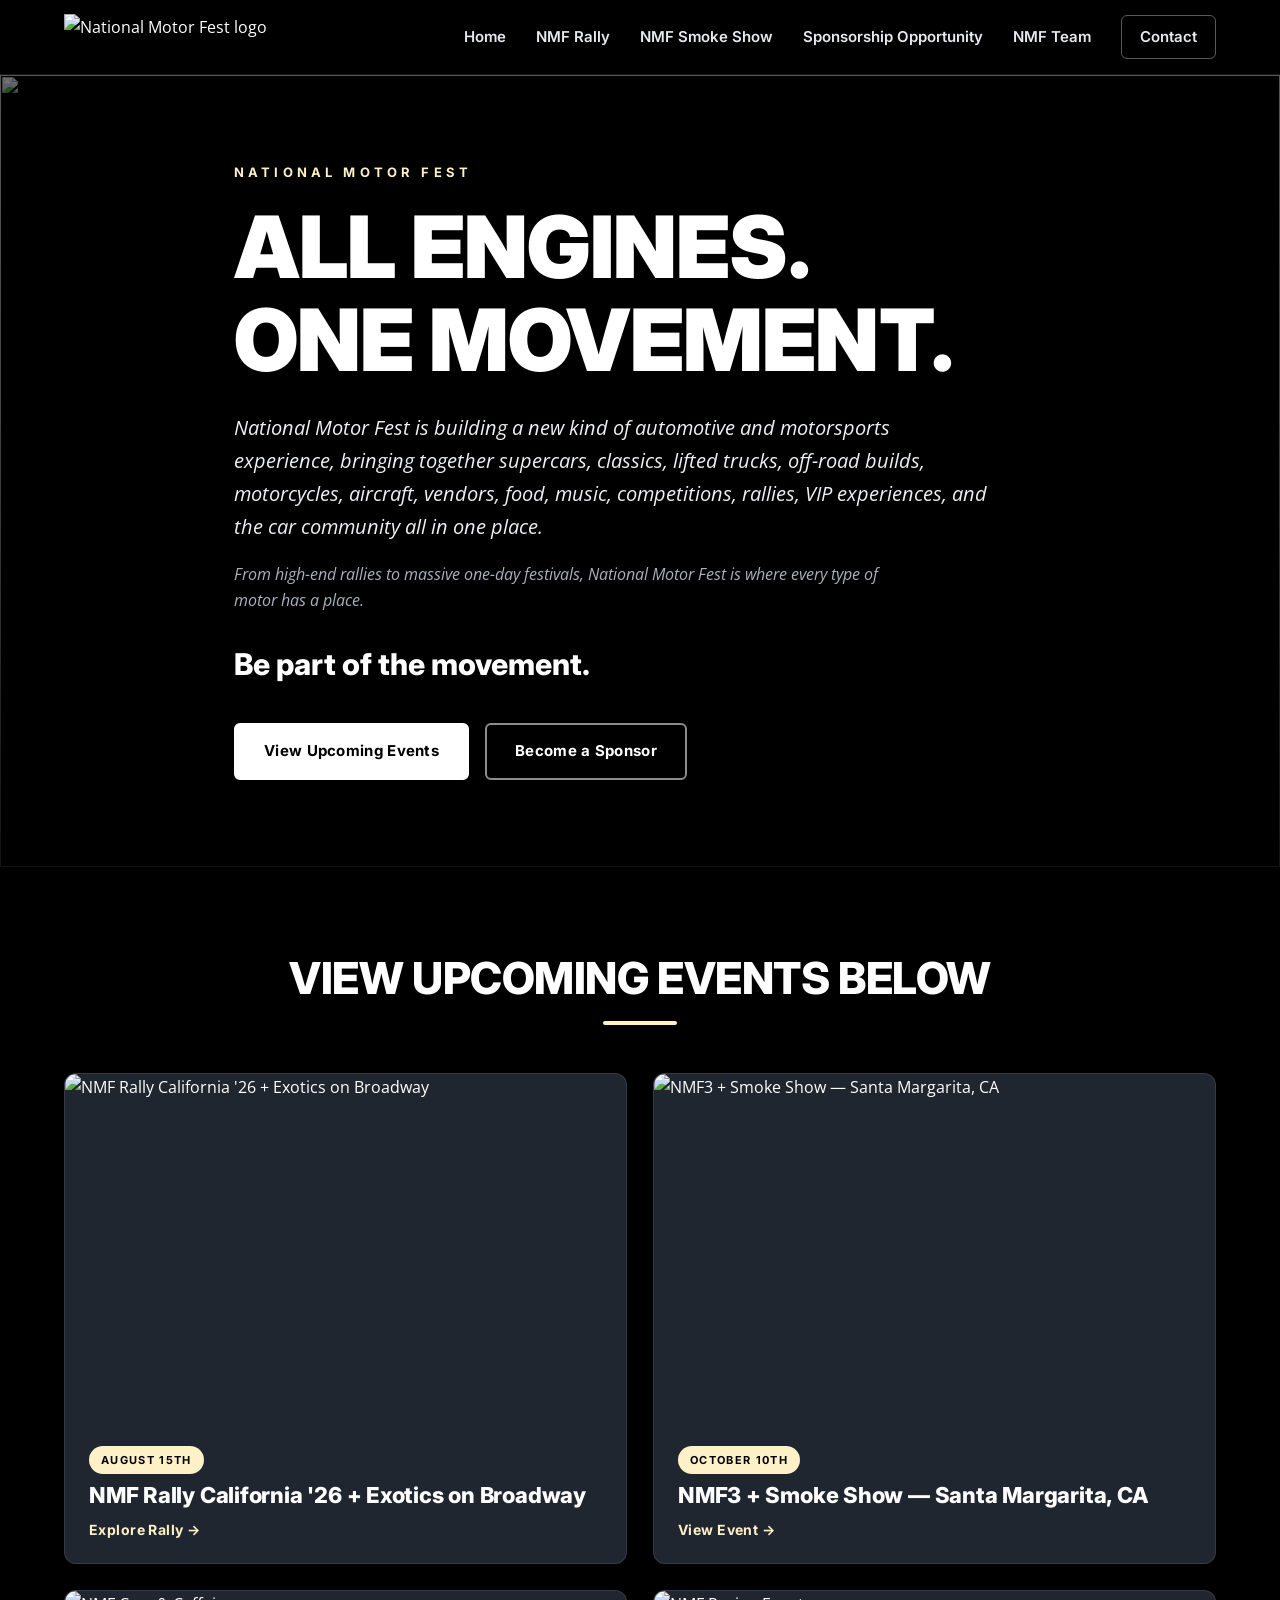
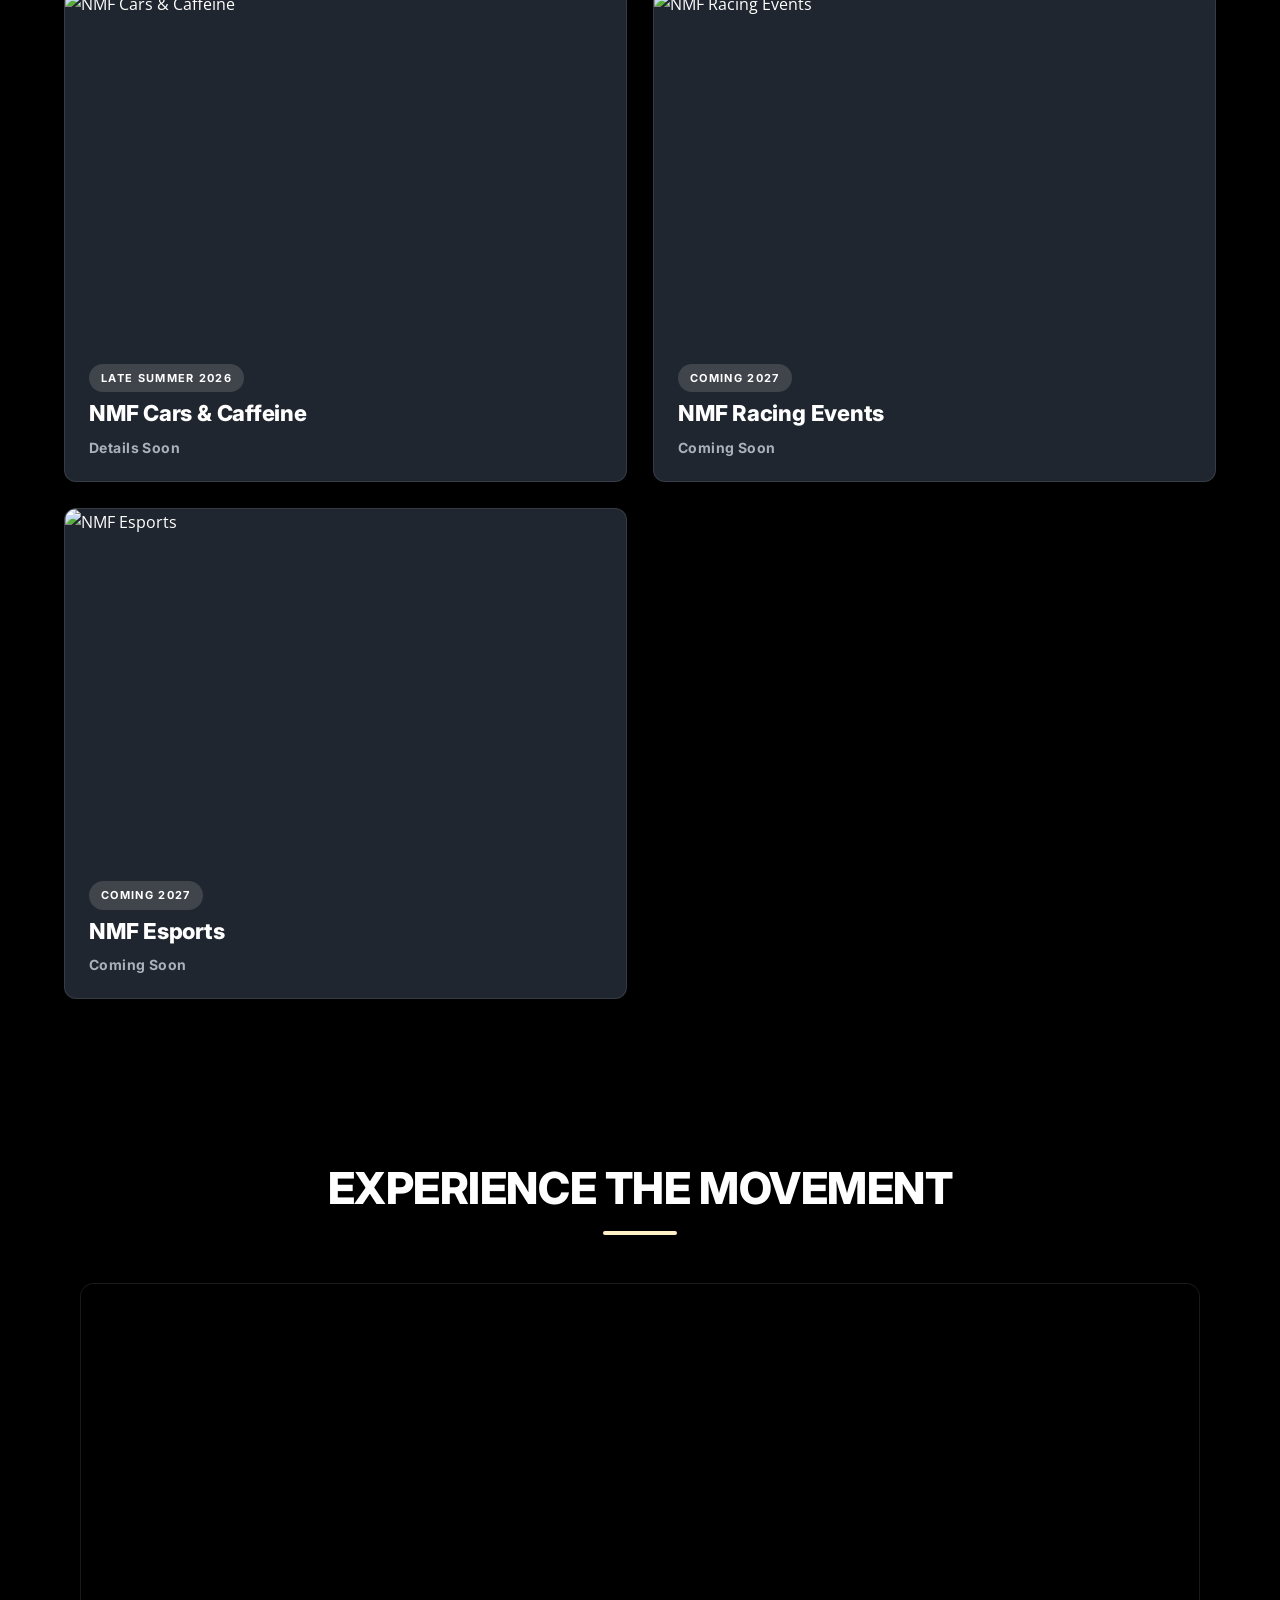
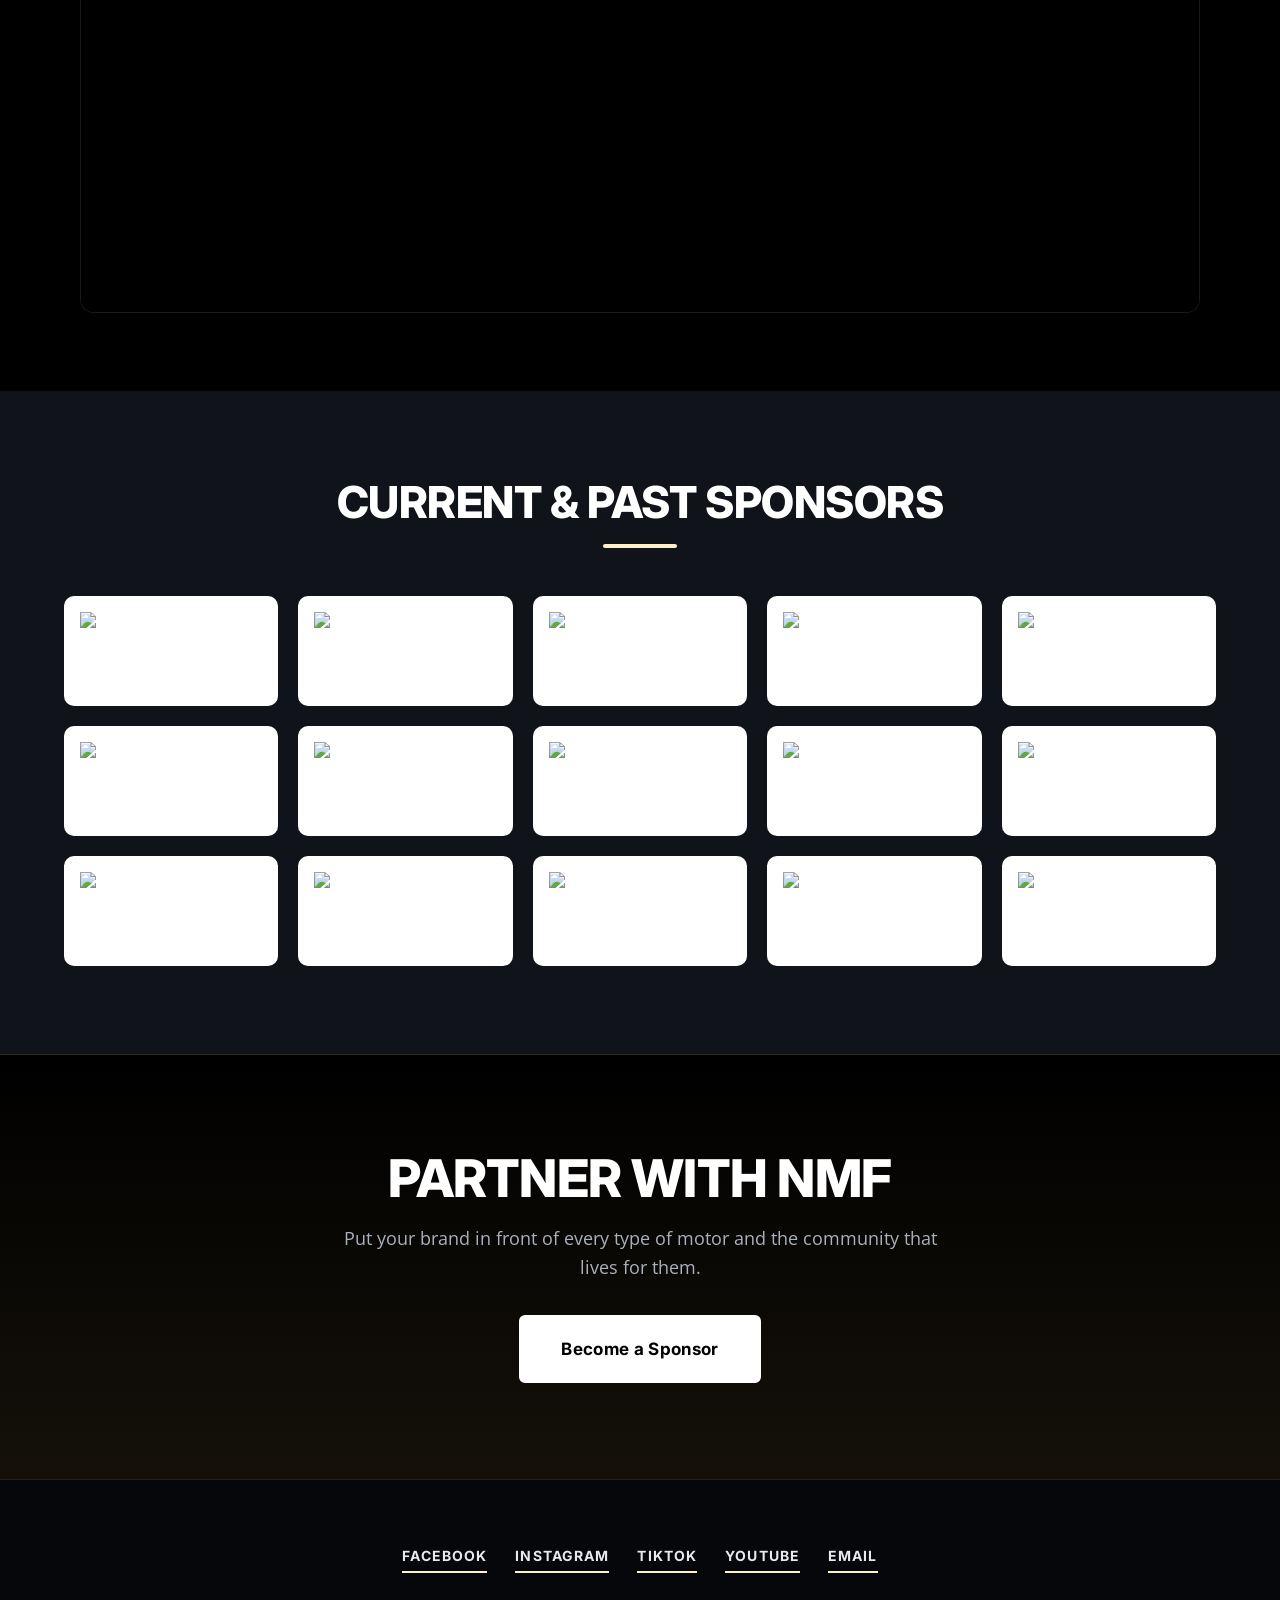
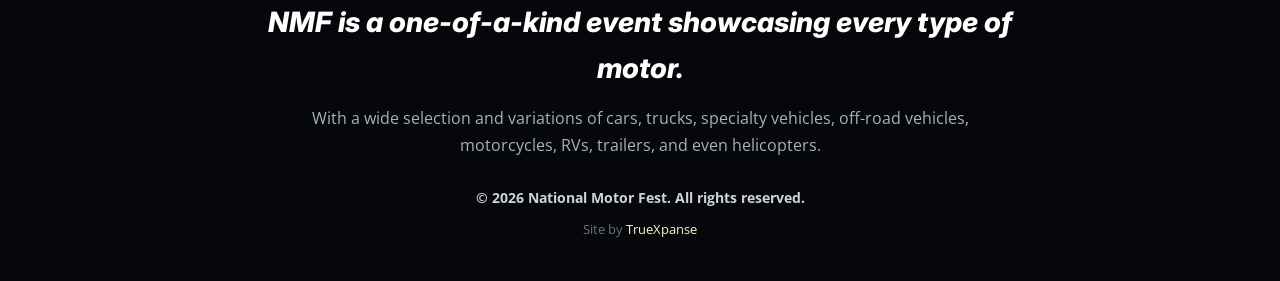
==== commit 906073b9: "Sync clone to live source 2026-07-20: Smoke Show merge + Exotics on Broadway - New pages: nmfsmokesh" ====
--- a/index.html
+++ b/index.html
@@ -3,20 +3,66 @@
 <head>
   <meta charset="UTF-8" />
   <meta name="viewport" content="width=device-width, initial-scale=1, viewport-fit=cover" />
-  <title>National Motor Fest | Every Type of Motor, One Movement</title>
-  <meta name="description" content="National Motor Fest throws some of the largest motor shows in the United States — Dynamic Shows, Rallies, Air Shows, Racing, Esports and more." />
+  <title>National Motor Fest | All Engines. One Movement.</title>
+  <meta name="description" content="A new kind of automotive & motorsports experience — NMF festivals, rallies, Cars & Caffeine, racing, esports and more. Every type of motor, one movement." />
   <link rel="canonical" href="https://nationalmotorfest.com/" />
   <meta name="author" content="National Motor Fest" />
-  <meta name="keywords" content="National Motor Fest, NMF, Car Show, Rallies, NMF Rally, Air Show, NMF Esports, NMF Racing" />
+  <meta name="robots" content="index, follow, max-image-preview:large" />
+  <meta name="theme-color" content="#0b0b0c" />
+  <meta name="keywords" content="National Motor Fest, NMF, car show, car festival, NMF Rally, NMF3, NMF Smoke Show, burnout competition, Cars and Caffeine, NMF Esports, NMF Racing, Santa Margarita car show, Exotics on Broadway, Monterey Car Week, California car show" />
+
+  <!-- Open Graph -->
   <meta property="og:type" content="website" />
-  <meta property="og:title" content="National Motor Fest" />
-  <meta property="og:description" content="National Motor Fest throws some of the largest motor shows in the United States with Dynamic Shows, Rallies, Air Shows, Racing, Esports and more!" />
+  <meta property="og:site_name" content="National Motor Fest" />
+  <meta property="og:url" content="https://nationalmotorfest.com/" />
+  <meta property="og:title" content="National Motor Fest | All Engines. One Movement." />
+  <meta property="og:description" content="A new kind of automotive & motorsports experience — festivals, rallies, Cars & Caffeine, racing, esports and more. Every type of motor, one movement." />
   <meta property="og:image" content="https://images.leadconnectorhq.com/image/f_webp/q_80/r_1200/u_https://assets.cdn.filesafe.space/yUQGU8g2rnaWyCUdEjrO/media/69d1d3f784c045c27453bfc7.png" />
+  <meta property="og:image:alt" content="National Motor Fest — All Engines. One Movement." />
+
+  <!-- Twitter -->
+  <meta name="twitter:card" content="summary_large_image" />
+  <meta name="twitter:title" content="National Motor Fest | All Engines. One Movement." />
+  <meta name="twitter:description" content="A new kind of automotive & motorsports experience — festivals, rallies, Cars & Caffeine, racing, esports and more." />
+  <meta name="twitter:image" content="https://images.leadconnectorhq.com/image/f_webp/q_80/r_1200/u_https://assets.cdn.filesafe.space/yUQGU8g2rnaWyCUdEjrO/media/69d1d3f784c045c27453bfc7.png" />
+
   <link rel="icon" href="https://assets.cdn.filesafe.space/yUQGU8g2rnaWyCUdEjrO/media/69fe66d86ca44fd334a9c5e4.png" />
   <link rel="preconnect" href="https://fonts.googleapis.com" />
   <link rel="preconnect" href="https://fonts.gstatic.com" crossorigin />
   <link href="https://fonts.googleapis.com/css2?family=Inter:wght@400;600;700;800;900&family=Open+Sans:wght@400;600;700&display=swap" rel="stylesheet" />
   <link rel="stylesheet" href="css/styles.css" />
+
+  <!-- Structured data: Organization + WebSite (clean signals for Google + AI search) -->
+  <script type="application/ld+json">
+  {
+    "@context": "https://schema.org",
+    "@graph": [
+      {
+        "@type": "Organization",
+        "@id": "https://nationalmotorfest.com/#org",
+        "name": "National Motor Fest",
+        "alternateName": "NMF",
+        "url": "https://nationalmotorfest.com/",
+        "email": "contact@nationalmotorfest.com",
+        "logo": "https://images.leadconnectorhq.com/image/f_webp/q_80/r_1200/u_https://assets.cdn.filesafe.space/yUQGU8g2rnaWyCUdEjrO/media/69ee99309fe87a999436d463.png",
+        "slogan": "All Engines. One Movement.",
+        "sameAs": [
+          "https://www.facebook.com/nationalmotorfest",
+          "https://www.instagram.com/nationalmotorfest/",
+          "https://www.tiktok.com/@nationalmotorfest",
+          "https://www.youtube.com/@nationalmotorfest"
+        ]
+      },
+      {
+        "@type": "WebSite",
+        "@id": "https://nationalmotorfest.com/#website",
+        "url": "https://nationalmotorfest.com/",
+        "name": "National Motor Fest",
+        "publisher": { "@id": "https://nationalmotorfest.com/#org" }
+      }
+    ]
+  }
+  </script>
 </head>
 <body>
 
@@ -30,9 +76,10 @@
       </button>
       <nav class="primary-nav" id="primary-nav" aria-label="Primary">
         <a href="index.html">Home</a>
-        <a href="nmf3.html">Dynamic Events</a>
         <a href="nmf-rally.html">NMF Rally</a>
+        <a href="nmfsmokeshow.html">NMF Smoke Show</a>
         <a href="contact.html">Sponsorship Opportunity</a>
+        <a href="nmfteam.html">NMF Team</a>
         <a href="contact.html" class="nav-cta">Contact</a>
       </nav>
     </div>
@@ -45,9 +92,9 @@
       <div class="container hero-content">
         <p class="eyebrow">National Motor Fest</p>
         <h1>All Engines.<br />One Movement.</h1>
-        <p class="hero-lead">National Motor Fest is building a new kind of automotive and motorsports experience — bringing together supercars, classics, lifted trucks, off-road builds, motorcycles, aircraft, vendors, food, music, competitions, rallies, VIP experiences, and the car community all in one place.</p>
+        <p class="hero-lead">National Motor Fest is building a new kind of automotive and motorsports experience, bringing together supercars, classics, lifted trucks, off-road builds, motorcycles, aircraft, vendors, food, music, competitions, rallies, VIP experiences, and the car community all in one place.</p>
         <p class="hero-sub">From high-end rallies to massive one-day festivals, National Motor Fest is where every type of motor has a place.</p>
-        <p class="hero-tagline">The revival is here. Be part of the movement.</p>
+        <p class="hero-tagline">Be part of the movement.</p>
         <div class="hero-actions">
           <a href="#events" class="btn btn-primary">View Upcoming Events</a>
           <a href="contact.html" class="btn btn-ghost">Become a Sponsor</a>
@@ -59,30 +106,30 @@
       <div class="container">
         <h2 class="section-title">View Upcoming Events Below</h2>
         <div class="event-grid">
-          <a class="event-card" href="nmf3.html">
-            <img src="https://images.leadconnectorhq.com/image/f_webp/q_80/r_1200/u_https://assets.cdn.filesafe.space/yUQGU8g2rnaWyCUdEjrO/media/69fc116b9594baa0620a56ad.png" alt="NMF3 — Paso Robles, CA" loading="lazy" />
-            <div class="event-meta">
-              <span class="event-badge">Festival</span>
-              <h3>NMF3 — Paso Robles, CA</h3>
+          <a class="event-card" href="nmf-rally.html">
+            <img src="https://images.leadconnectorhq.com/image/f_webp/q_80/r_1200/u_https://assets.cdn.filesafe.space/yUQGU8g2rnaWyCUdEjrO/media/69ee807b717d5dd4e12f52f6.png" alt="NMF Rally California '26 + Exotics on Broadway" loading="lazy" />
+            <div class="event-meta">
+              <span class="event-badge">August 15th</span>
+              <h3>NMF Rally California '26 + Exotics on Broadway</h3>
+              <span class="event-link">Explore Rally →</span>
+            </div>
+          </a>
+          <a class="event-card" href="nmfsmokeshow.html">
+            <img src="https://images.leadconnectorhq.com/image/f_webp/q_80/r_1200/u_https://assets.cdn.filesafe.space/yUQGU8g2rnaWyCUdEjrO/media/69fc116b9594baa0620a56ad.png" alt="NMF3 + Smoke Show — Santa Margarita, CA" loading="lazy" />
+            <div class="event-meta">
+              <span class="event-badge">October 10th</span>
+              <h3>NMF3 + Smoke Show — Santa Margarita, CA</h3>
               <span class="event-link">View Event →</span>
             </div>
           </a>
-          <a class="event-card" href="nmf-rally.html">
-            <img src="https://images.leadconnectorhq.com/image/f_webp/q_80/r_1200/u_https://assets.cdn.filesafe.space/yUQGU8g2rnaWyCUdEjrO/media/69ee807b717d5dd4e12f52f6.png" alt="NMF Rally California '26" loading="lazy" />
-            <div class="event-meta">
-              <span class="event-badge">Rally</span>
-              <h3>NMF Rally California '26</h3>
-              <span class="event-link">Explore Rally →</span>
-            </div>
-          </a>
-          <a class="event-card" href="nmf-rally.html">
+          <div class="event-card is-coming">
             <img src="https://images.leadconnectorhq.com/image/f_webp/q_80/r_1200/u_https://assets.cdn.filesafe.space/yUQGU8g2rnaWyCUdEjrO/media/6a375719c50697c411b5f463.png" alt="NMF Cars &amp; Caffeine" loading="lazy" />
             <div class="event-meta">
               <span class="event-badge">Late Summer 2026</span>
               <h3>NMF Cars &amp; Caffeine</h3>
-              <span class="event-link">Learn More →</span>
-            </div>
-          </a>
+              <span class="event-link muted">Details Soon</span>
+            </div>
+          </div>
           <div class="event-card is-coming">
             <img src="https://images.leadconnectorhq.com/image/f_webp/q_80/r_1200/u_https://assets.cdn.filesafe.space/yUQGU8g2rnaWyCUdEjrO/media/69d1cb4f4cde4bbc2ac22277.png" alt="NMF Racing Events" loading="lazy" />
             <div class="event-meta">
@@ -114,7 +161,7 @@
 
     <section class="sponsors">
       <div class="container">
-        <h2 class="section-title">Past Sponsors</h2>
+        <h2 class="section-title">Current &amp; Past Sponsors</h2>
         <div class="sponsor-grid">
           <img src="https://images.leadconnectorhq.com/image/f_webp/q_80/r_1200/u_https://assets.cdn.filesafe.space/yUQGU8g2rnaWyCUdEjrO/media/69ff69f37285562721f84674.png" alt="Sponsor" loading="lazy" />
           <img src="https://images.leadconnectorhq.com/image/f_webp/q_80/r_1200/u_https://assets.cdn.filesafe.space/yUQGU8g2rnaWyCUdEjrO/media/69ff6a047285562721f84a4b.png" alt="Sponsor" loading="lazy" />
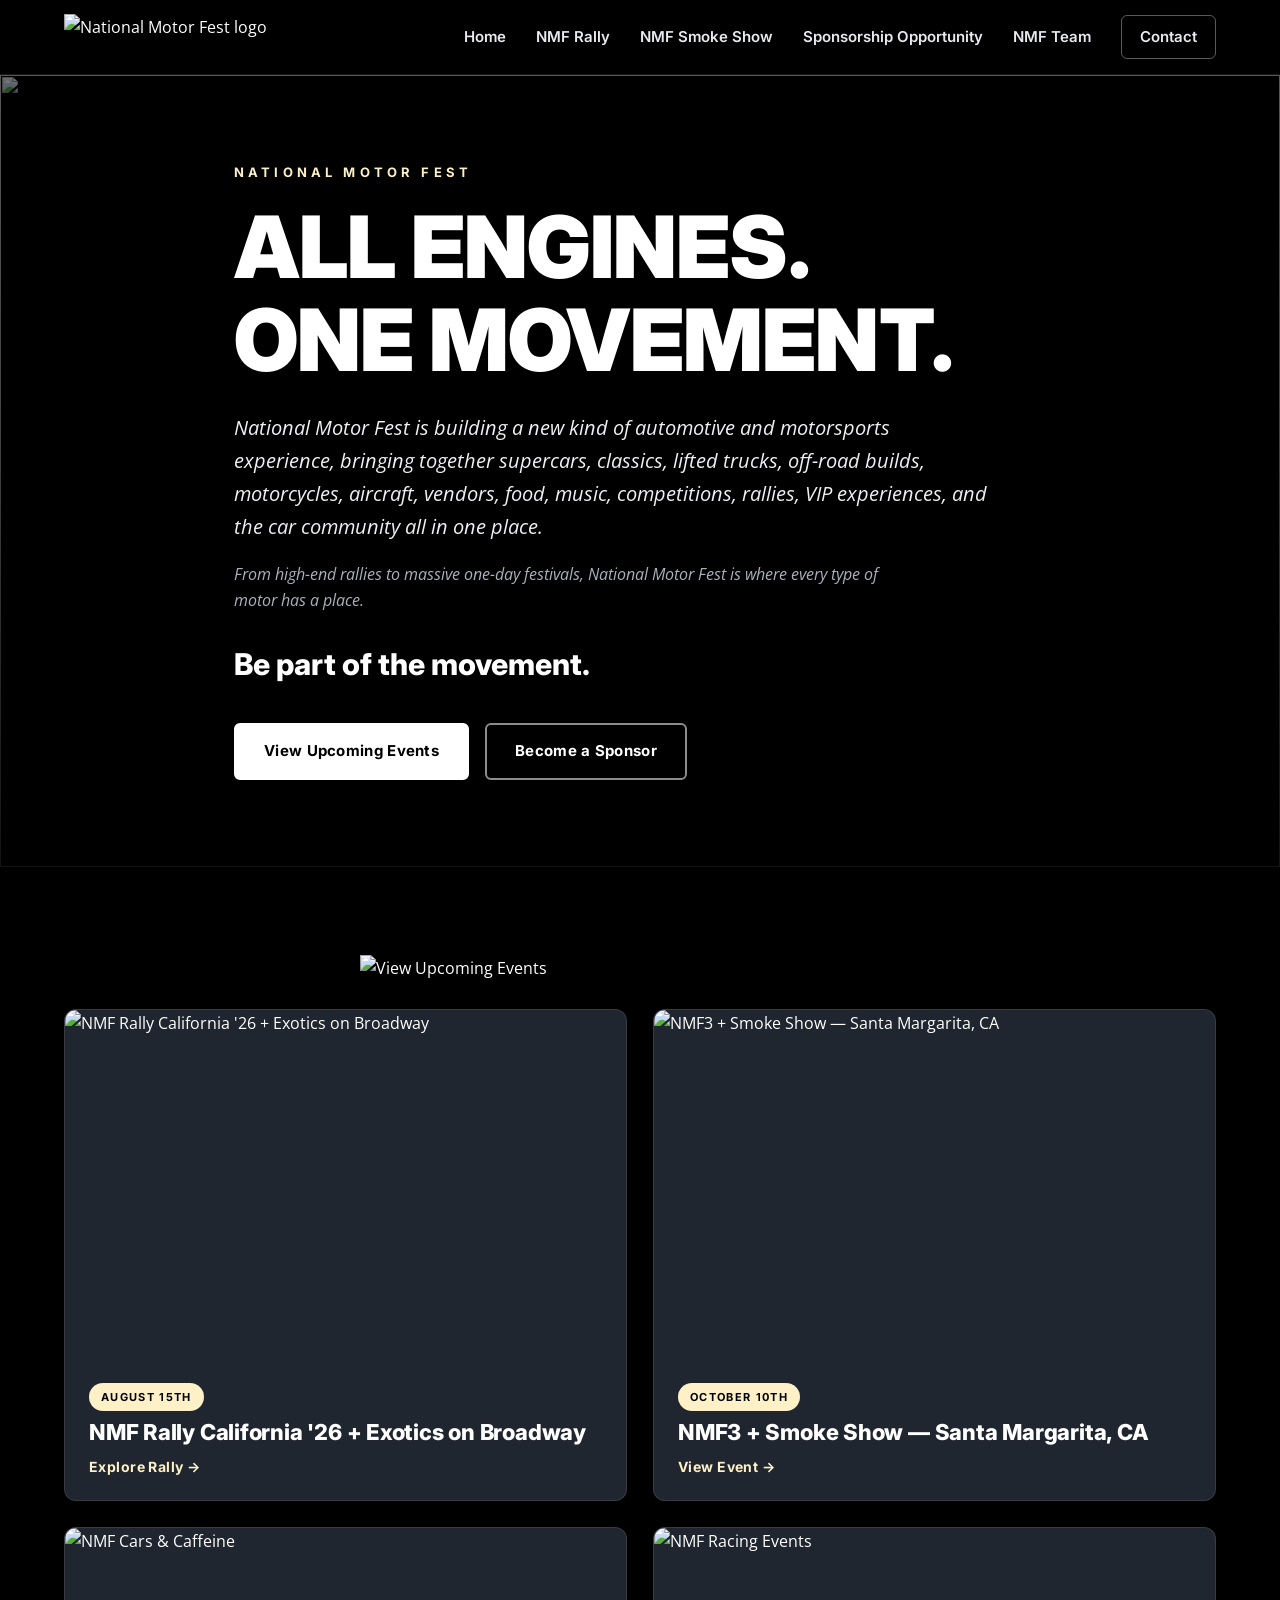
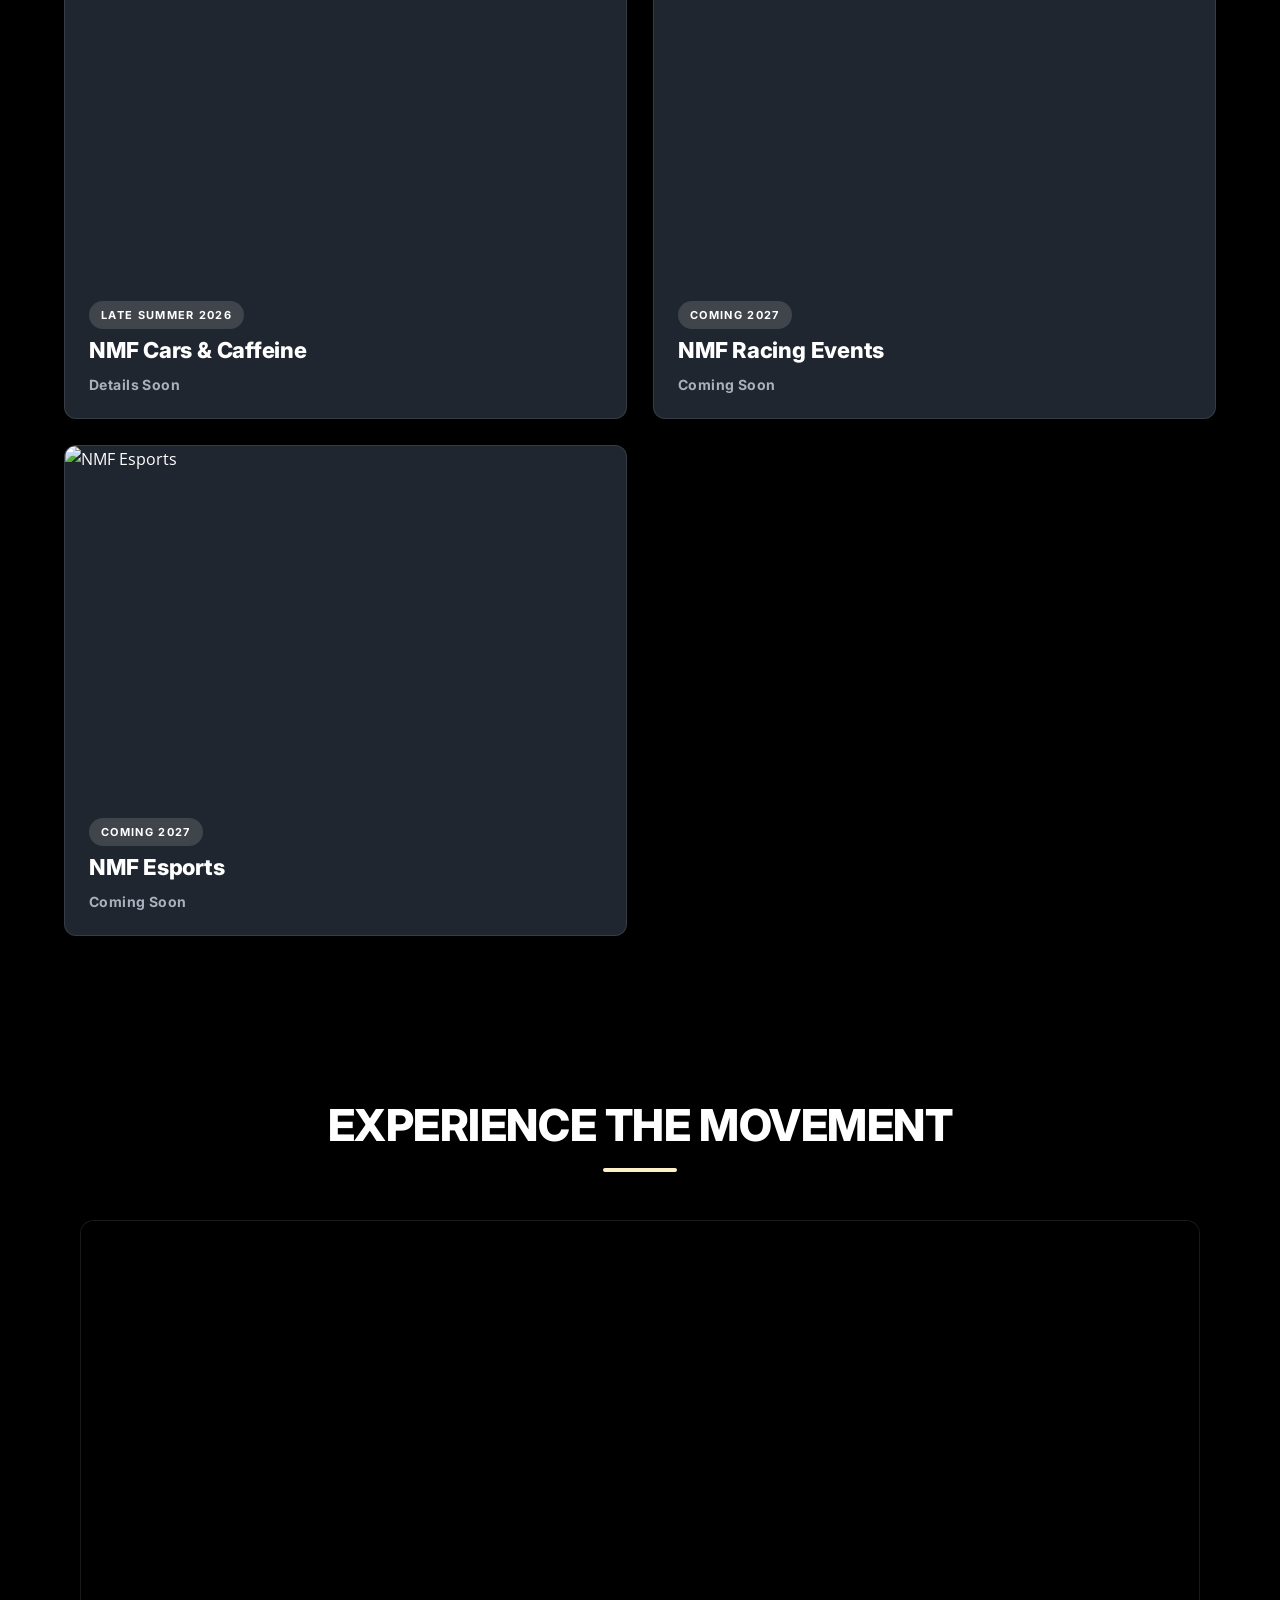
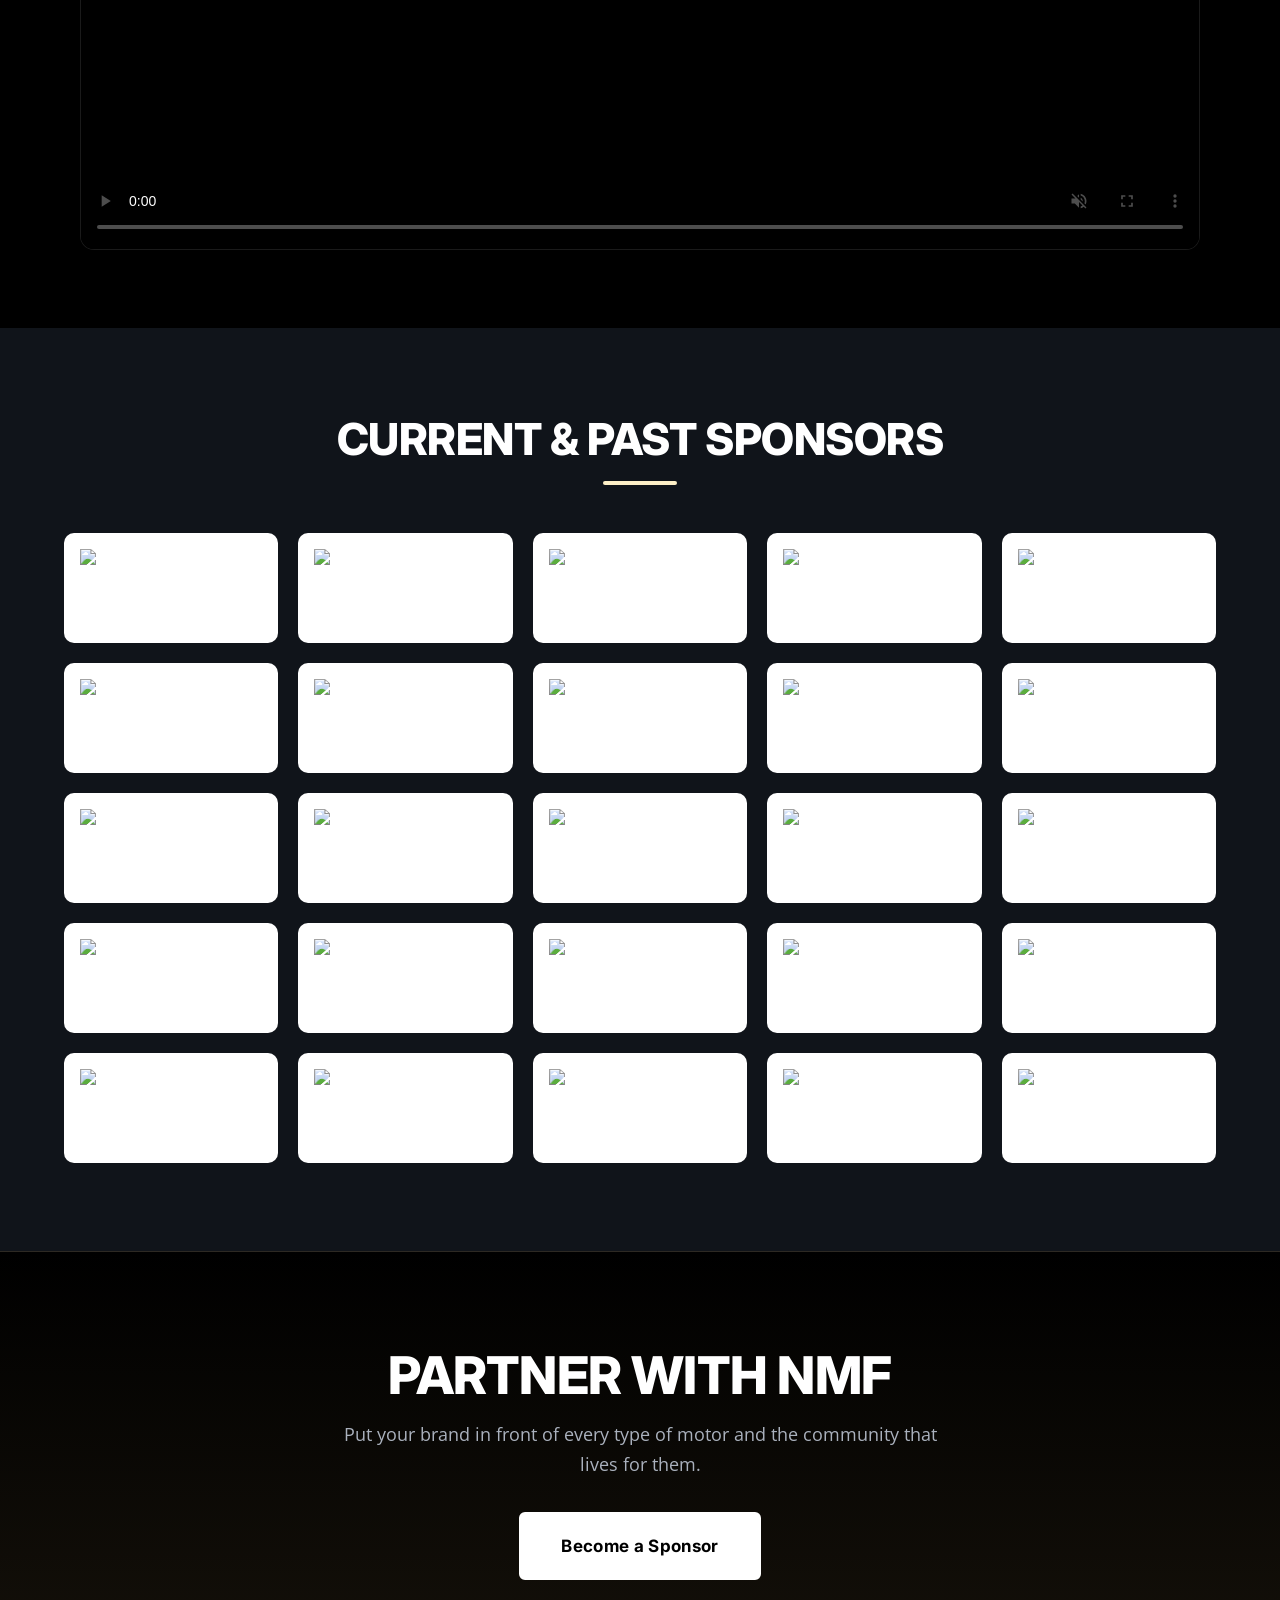
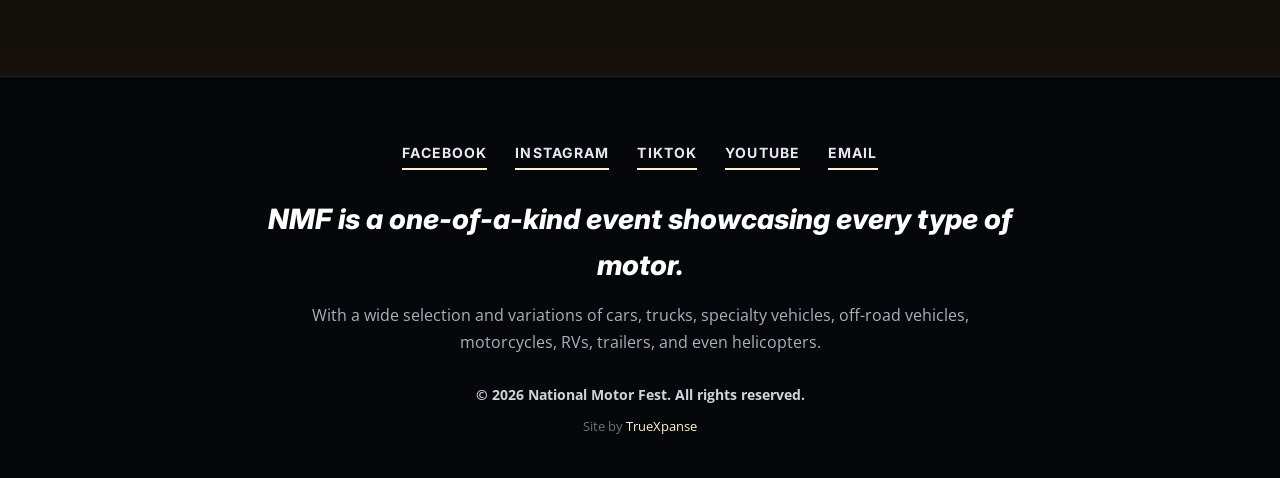
==== commit 0afa23f2: "Homepage pixel sync: exact live sponsor wall + new event card art - Sponsor wall rebuilt to the sour" ====
--- a/index.html
+++ b/index.html
@@ -104,10 +104,10 @@
 
     <section class="events" id="events">
       <div class="container">
-        <h2 class="section-title">View Upcoming Events Below</h2>
+        <img src="https://images.leadconnectorhq.com/image/f_webp/q_80/r_1200/u_https://assets.cdn.filesafe.space/yUQGU8g2rnaWyCUdEjrO/media/6a5bce8f1097b81195599a90.png" alt="View Upcoming Events" style="display:block;max-width:560px;width:100%;margin:0 auto 1.75rem;" loading="lazy" />
         <div class="event-grid">
           <a class="event-card" href="nmf-rally.html">
-            <img src="https://images.leadconnectorhq.com/image/f_webp/q_80/r_1200/u_https://assets.cdn.filesafe.space/yUQGU8g2rnaWyCUdEjrO/media/69ee807b717d5dd4e12f52f6.png" alt="NMF Rally California '26 + Exotics on Broadway" loading="lazy" />
+            <img src="https://images.leadconnectorhq.com/image/f_webp/q_80/r_1200/u_https://assets.cdn.filesafe.space/yUQGU8g2rnaWyCUdEjrO/media/6a4ea4574ddb4a8e58e477cf.png" alt="NMF Rally California '26 + Exotics on Broadway" loading="lazy" />
             <div class="event-meta">
               <span class="event-badge">August 15th</span>
               <h3>NMF Rally California '26 + Exotics on Broadway</h3>
@@ -115,7 +115,7 @@
             </div>
           </a>
           <a class="event-card" href="nmfsmokeshow.html">
-            <img src="https://images.leadconnectorhq.com/image/f_webp/q_80/r_1200/u_https://assets.cdn.filesafe.space/yUQGU8g2rnaWyCUdEjrO/media/69fc116b9594baa0620a56ad.png" alt="NMF3 + Smoke Show — Santa Margarita, CA" loading="lazy" />
+            <img src="https://images.leadconnectorhq.com/image/f_webp/q_80/r_1200/u_https://assets.cdn.filesafe.space/yUQGU8g2rnaWyCUdEjrO/media/6a5bc94c9c9b37b5fd09e909.png" alt="NMF3 + Smoke Show — Santa Margarita, CA" loading="lazy" />
             <div class="event-meta">
               <span class="event-badge">October 10th</span>
               <h3>NMF3 + Smoke Show — Santa Margarita, CA</h3>
@@ -123,7 +123,7 @@
             </div>
           </a>
           <div class="event-card is-coming">
-            <img src="https://images.leadconnectorhq.com/image/f_webp/q_80/r_1200/u_https://assets.cdn.filesafe.space/yUQGU8g2rnaWyCUdEjrO/media/6a375719c50697c411b5f463.png" alt="NMF Cars &amp; Caffeine" loading="lazy" />
+            <img src="https://images.leadconnectorhq.com/image/f_webp/q_80/r_1200/u_https://assets.cdn.filesafe.space/yUQGU8g2rnaWyCUdEjrO/media/6a4ed3f846e5b517c522d476.png" alt="NMF Cars &amp; Caffeine" loading="lazy" />
             <div class="event-meta">
               <span class="event-badge">Late Summer 2026</span>
               <h3>NMF Cars &amp; Caffeine</h3>
@@ -139,7 +139,7 @@
             </div>
           </div>
           <div class="event-card is-coming">
-            <img src="https://images.leadconnectorhq.com/image/f_webp/q_80/r_1200/u_https://assets.cdn.filesafe.space/yUQGU8g2rnaWyCUdEjrO/media/69d1cb483d829c73b2306370.png" alt="NMF Esports" loading="lazy" />
+            <img src="https://images.leadconnectorhq.com/image/f_webp/q_80/r_1200/u_https://assets.cdn.filesafe.space/yUQGU8g2rnaWyCUdEjrO/media/6a495f6b8a69aa24414c9b51.png" alt="NMF Esports" loading="lazy" />
             <div class="event-meta">
               <span class="event-badge">Coming 2027</span>
               <h3>NMF Esports</h3>
@@ -163,11 +163,21 @@
       <div class="container">
         <h2 class="section-title">Current &amp; Past Sponsors</h2>
         <div class="sponsor-grid">
+          <img src="https://images.leadconnectorhq.com/image/f_webp/q_80/r_1200/u_https://assets.cdn.filesafe.space/yUQGU8g2rnaWyCUdEjrO/media/6a5bca70bc0b1f5d2ed42b20.png" alt="Sponsor" loading="lazy" />
+          <img src="https://images.leadconnectorhq.com/image/f_webp/q_80/r_1200/u_https://assets.cdn.filesafe.space/yUQGU8g2rnaWyCUdEjrO/media/6a5c530a1097b8119585f95d.png" alt="Sponsor" loading="lazy" />
           <img src="https://images.leadconnectorhq.com/image/f_webp/q_80/r_1200/u_https://assets.cdn.filesafe.space/yUQGU8g2rnaWyCUdEjrO/media/69ff69f37285562721f84674.png" alt="Sponsor" loading="lazy" />
+          <img src="https://images.leadconnectorhq.com/image/f_webp/q_80/r_1200/u_https://assets.cdn.filesafe.space/yUQGU8g2rnaWyCUdEjrO/media/6a5bca751097b8119558807b.png" alt="Sponsor" loading="lazy" />
+          <img src="https://images.leadconnectorhq.com/image/f_webp/q_80/r_1200/u_https://assets.cdn.filesafe.space/yUQGU8g2rnaWyCUdEjrO/media/6a5c5382baf5f6da40c03b32.png" alt="Sponsor" loading="lazy" />
           <img src="https://images.leadconnectorhq.com/image/f_webp/q_80/r_1200/u_https://assets.cdn.filesafe.space/yUQGU8g2rnaWyCUdEjrO/media/69ff6a047285562721f84a4b.png" alt="Sponsor" loading="lazy" />
+          <img src="https://images.leadconnectorhq.com/image/f_webp/q_80/r_1200/u_https://assets.cdn.filesafe.space/yUQGU8g2rnaWyCUdEjrO/media/6a5bca7f1097b8119558814f.png" alt="Sponsor" loading="lazy" />
           <img src="https://images.leadconnectorhq.com/image/f_webp/q_80/r_1200/u_https://assets.cdn.filesafe.space/yUQGU8g2rnaWyCUdEjrO/media/69ff6a13a3dd25aa2ad5ed64.png" alt="Sponsor" loading="lazy" />
+          <img src="https://images.leadconnectorhq.com/image/f_webp/q_80/r_1200/u_https://assets.cdn.filesafe.space/yUQGU8g2rnaWyCUdEjrO/media/6a5c55161097b811958610f0.png" alt="Sponsor" loading="lazy" />
+          <img src="https://images.leadconnectorhq.com/image/f_webp/q_80/r_1200/u_https://assets.cdn.filesafe.space/yUQGU8g2rnaWyCUdEjrO/media/6a5bca7bbaf5f6da408f8a5e.png" alt="Sponsor" loading="lazy" />
           <img src="https://images.leadconnectorhq.com/image/f_webp/q_80/r_1200/u_https://assets.cdn.filesafe.space/yUQGU8g2rnaWyCUdEjrO/media/69ff6a48a7b9e0385a3384bf.png" alt="Sponsor" loading="lazy" />
+          <img src="https://images.leadconnectorhq.com/image/f_webp/q_80/r_1200/u_https://assets.cdn.filesafe.space/yUQGU8g2rnaWyCUdEjrO/media/6a5c5551bc0b1f5d2e092072.png" alt="Sponsor" loading="lazy" />
+          <img src="https://images.leadconnectorhq.com/image/f_webp/q_80/r_1200/u_https://assets.cdn.filesafe.space/yUQGU8g2rnaWyCUdEjrO/media/6a5bca789c9b37b5fd0a3b27.png" alt="Sponsor" loading="lazy" />
           <img src="https://images.leadconnectorhq.com/image/f_webp/q_80/r_1200/u_https://assets.cdn.filesafe.space/yUQGU8g2rnaWyCUdEjrO/media/69ff6a71a3dd25aa2ad5ffd3.png" alt="Sponsor" loading="lazy" />
+          <img src="https://images.leadconnectorhq.com/image/f_webp/q_80/r_1200/u_https://assets.cdn.filesafe.space/yUQGU8g2rnaWyCUdEjrO/media/6a5d5885bc0b1f5d2e7f2d61.png" alt="Sponsor" loading="lazy" />
           <img src="https://images.leadconnectorhq.com/image/f_webp/q_80/r_1200/u_https://assets.cdn.filesafe.space/yUQGU8g2rnaWyCUdEjrO/media/69ff6a8da3dd25aa2ad6064d.png" alt="Sponsor" loading="lazy" />
           <img src="https://images.leadconnectorhq.com/image/f_webp/q_80/r_1200/u_https://assets.cdn.filesafe.space/yUQGU8g2rnaWyCUdEjrO/media/69ff6a99a7b9e0385a3396bd.png" alt="Sponsor" loading="lazy" />
           <img src="https://images.leadconnectorhq.com/image/f_webp/q_80/r_1200/u_https://assets.cdn.filesafe.space/yUQGU8g2rnaWyCUdEjrO/media/69ff6aaaa3dd25aa2ad60cd5.png" alt="Sponsor" loading="lazy" />
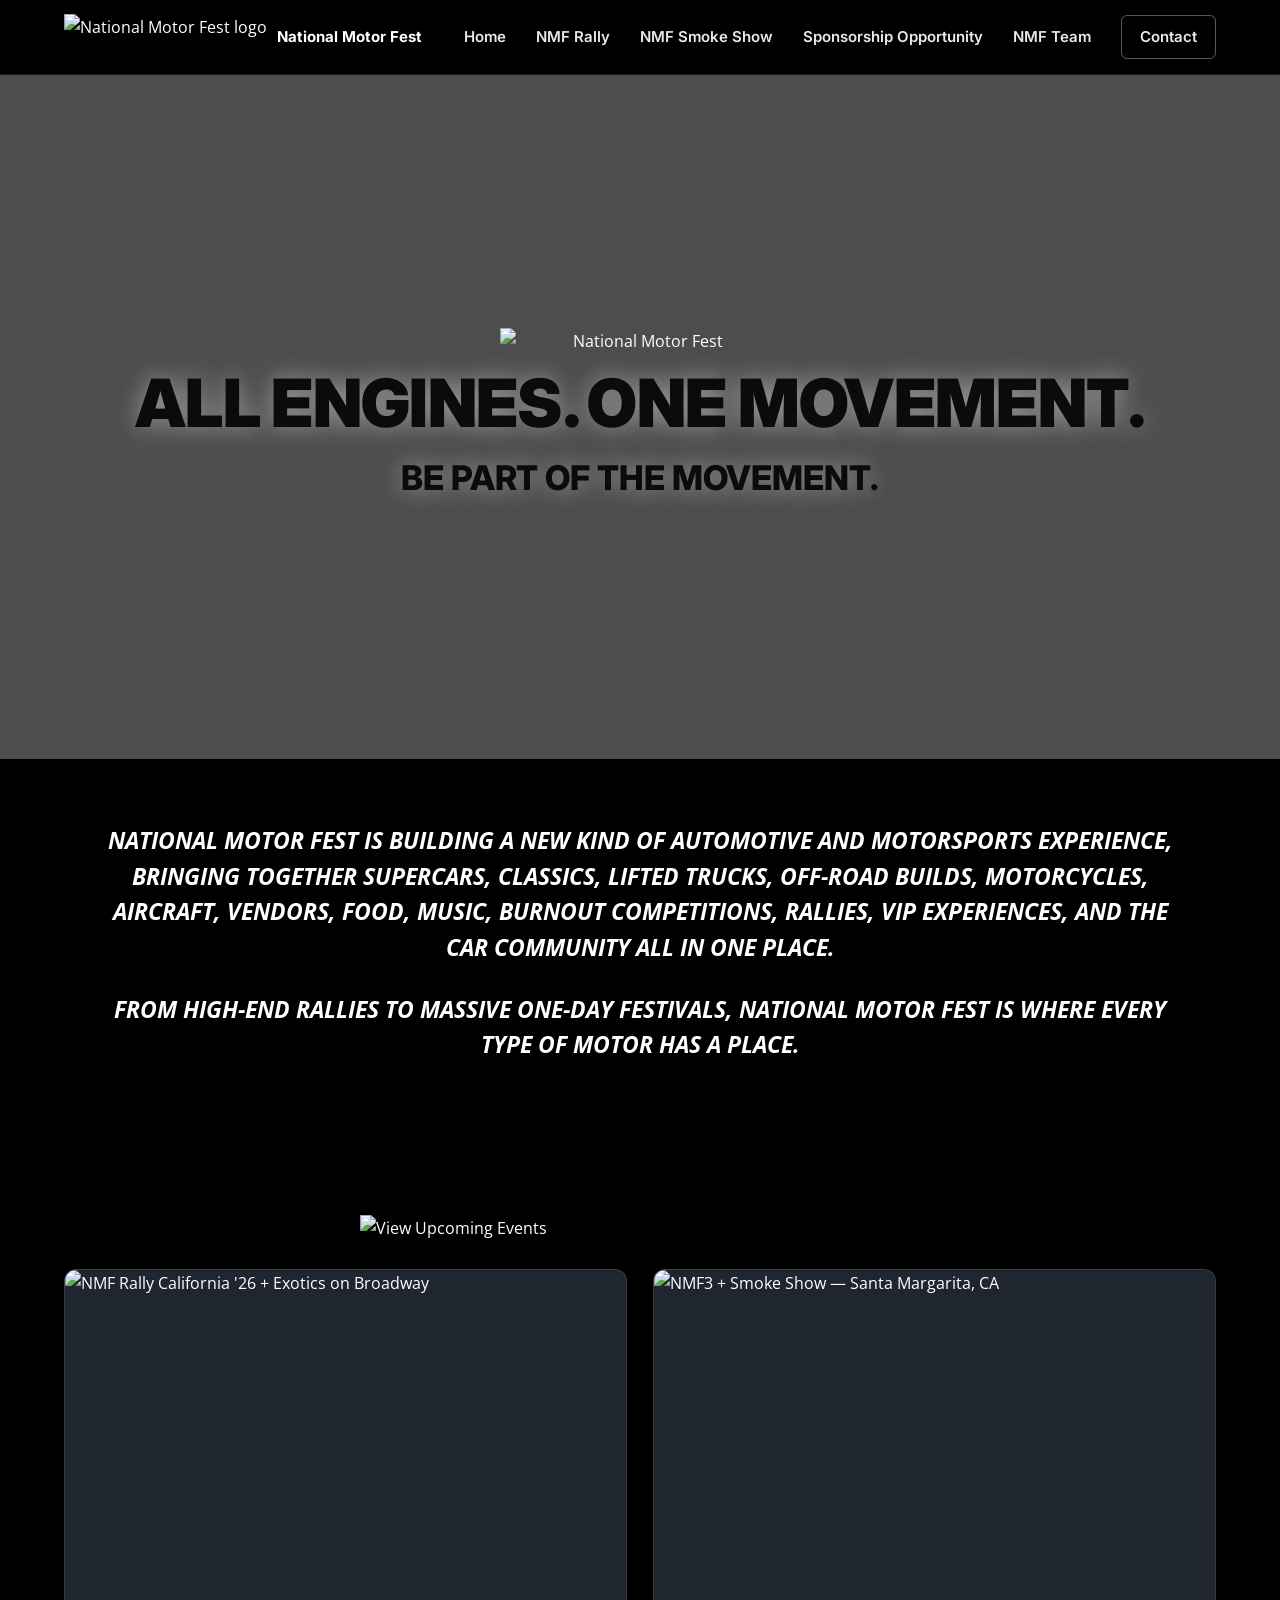
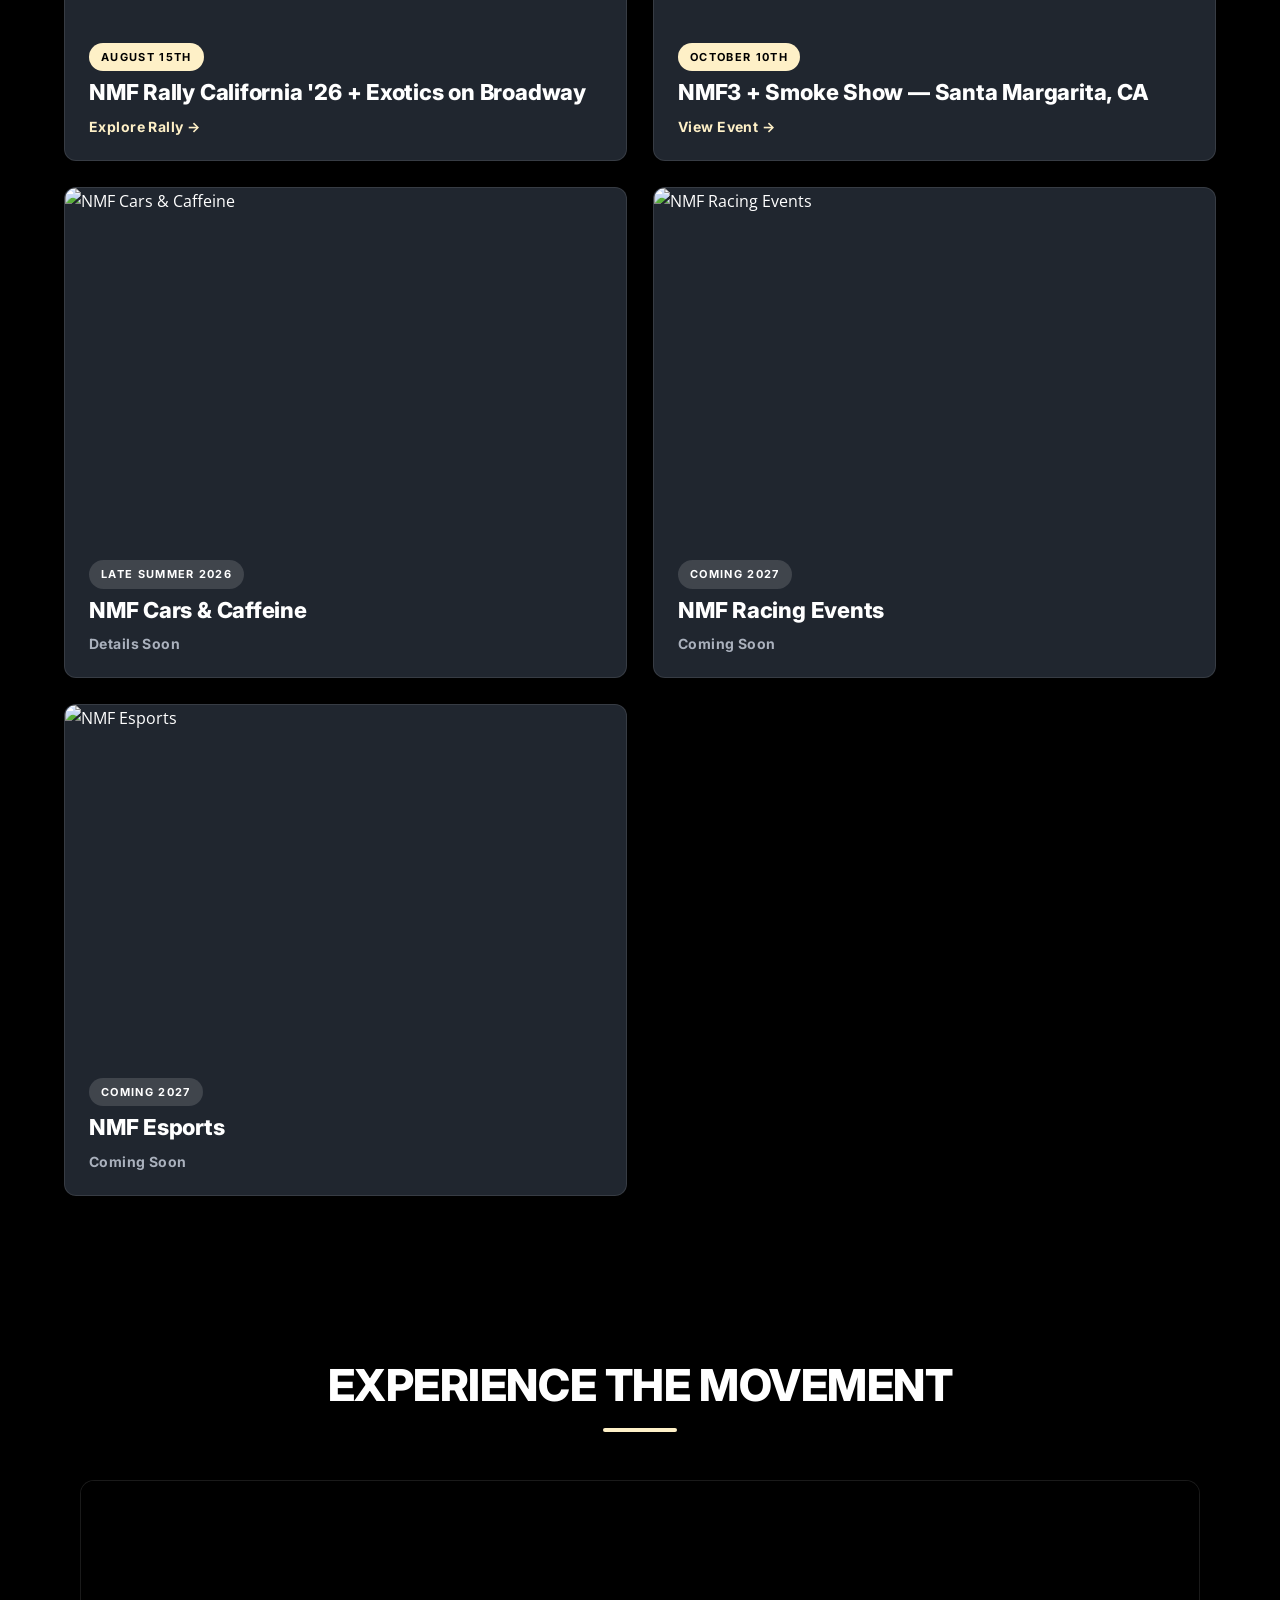
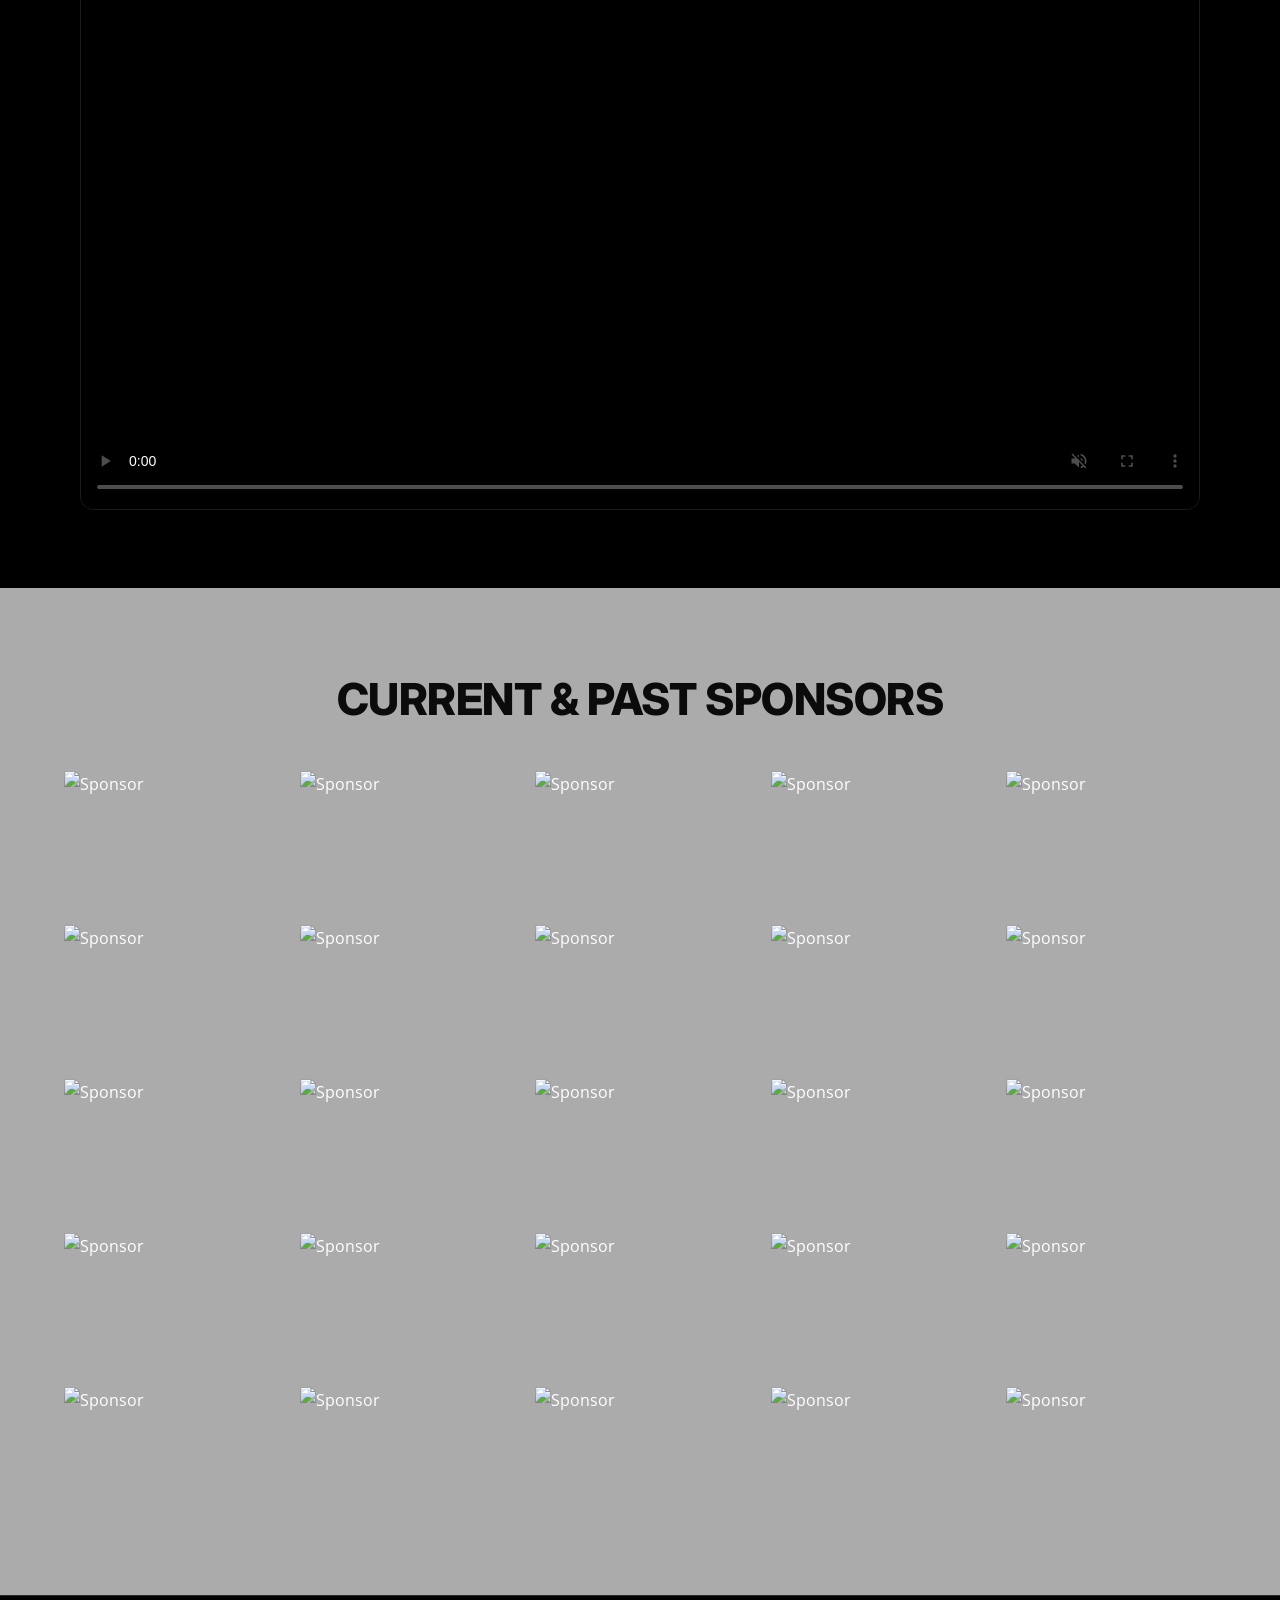
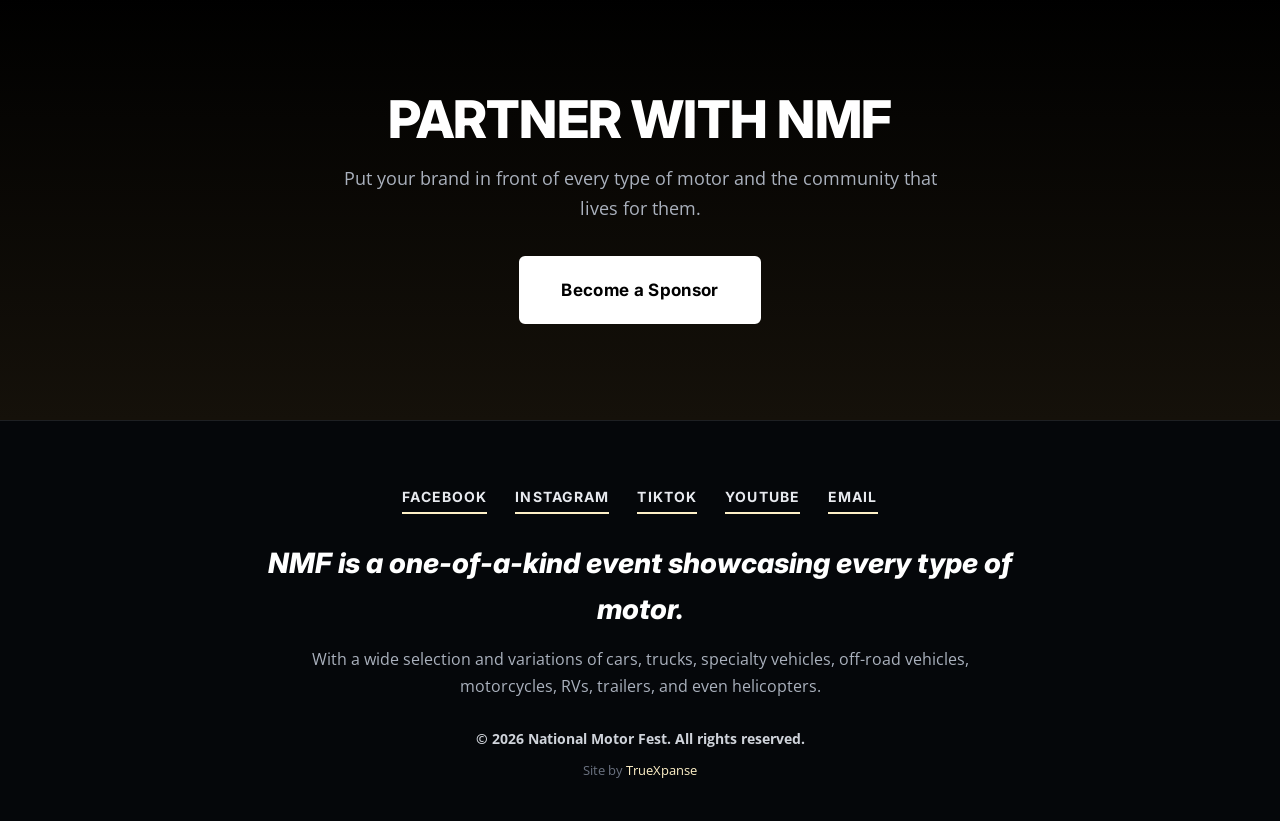
==== commit 1387c2f3: "Pixel sync: video hero + mission band + gray sponsor wall - Hero now plays the source's actual video" ====
--- a/index.html
+++ b/index.html
@@ -30,7 +30,7 @@
   <link rel="preconnect" href="https://fonts.googleapis.com" />
   <link rel="preconnect" href="https://fonts.gstatic.com" crossorigin />
   <link href="https://fonts.googleapis.com/css2?family=Inter:wght@400;600;700;800;900&family=Open+Sans:wght@400;600;700&display=swap" rel="stylesheet" />
-  <link rel="stylesheet" href="css/styles.css" />
+  <link rel="stylesheet" href="css/styles.css?v=20260720" />
 
   <!-- Structured data: Organization + WebSite (clean signals for Google + AI search) -->
   <script type="application/ld+json">
@@ -70,6 +70,7 @@
     <div class="container nav-wrap">
       <a href="index.html" class="brand" aria-label="National Motor Fest home">
         <img src="https://images.leadconnectorhq.com/image/f_webp/q_80/r_1200/u_https://assets.cdn.filesafe.space/yUQGU8g2rnaWyCUdEjrO/media/69ee99309fe87a999436d463.png" alt="National Motor Fest logo" class="brand-logo" />
+        <span class="brand-name">National Motor Fest</span>
       </a>
       <button class="nav-toggle" aria-label="Open menu" aria-expanded="false" aria-controls="primary-nav">
         <span></span><span></span><span></span>
@@ -86,19 +87,20 @@
   </header>
 
   <main>
-    <section class="hero">
-      <img class="hero-bg" src="https://images.leadconnectorhq.com/image/f_webp/q_80/r_1200/u_https://assets.cdn.filesafe.space/yUQGU8g2rnaWyCUdEjrO/media/69fe66d86ca44fd334a9c5e4.png" alt="" aria-hidden="true" />
+    <section class="hero hero-video">
+      <video class="hero-bg" src="https://assets.cdn.filesafe.space/yUQGU8g2rnaWyCUdEjrO/media/69fed39ea3dd25aa2ac04df4.mp4" autoplay muted loop playsinline aria-hidden="true"></video>
       <div class="hero-overlay"></div>
-      <div class="container hero-content">
-        <p class="eyebrow">National Motor Fest</p>
-        <h1>All Engines.<br />One Movement.</h1>
-        <p class="hero-lead">National Motor Fest is building a new kind of automotive and motorsports experience, bringing together supercars, classics, lifted trucks, off-road builds, motorcycles, aircraft, vendors, food, music, competitions, rallies, VIP experiences, and the car community all in one place.</p>
-        <p class="hero-sub">From high-end rallies to massive one-day festivals, National Motor Fest is where every type of motor has a place.</p>
+      <div class="container hero-content hero-centered">
+        <img class="hero-logo" src="https://assets.cdn.filesafe.space/yUQGU8g2rnaWyCUdEjrO/media/69fe66d86ca44fd334a9c5e4.png" alt="National Motor Fest" />
+        <h1>All Engines. One Movement.</h1>
         <p class="hero-tagline">Be part of the movement.</p>
-        <div class="hero-actions">
-          <a href="#events" class="btn btn-primary">View Upcoming Events</a>
-          <a href="contact.html" class="btn btn-ghost">Become a Sponsor</a>
-        </div>
+      </div>
+    </section>
+
+    <section class="mission-band">
+      <div class="container">
+        <p>National Motor Fest is building a new kind of automotive and motorsports experience, bringing together supercars, classics, lifted trucks, off-road builds, motorcycles, aircraft, vendors, food, music, burnout competitions, rallies, VIP experiences, and the car community all in one place.</p>
+        <p>From high-end rallies to massive one-day festivals, National Motor Fest is where every type of motor has a place.</p>
       </div>
     </section>
 
--- a/css/styles.css
+++ b/css/styles.css
@@ -235,3 +235,21 @@
   border:1px solid var(--line);background:#000;aspect-ratio:16/9}
 .video-frame video{width:100%;height:100%;object-fit:contain;display:block;background:#000}
 @media (max-width:760px){.video-section{padding:50px 0}}
+
+/* ── 2026-07-20 pixel sync: video hero + mission band + gray sponsor wall ── */
+.brand{display:flex;align-items:center;gap:10px}
+.brand-name{font-family:var(--font-head);font-weight:700;font-size:15px;color:#fff;white-space:nowrap}
+.hero-video{min-height:76vh}
+.hero-video .hero-overlay{background:rgba(255,255,255,.30)}
+.hero-centered{max-width:1100px;margin:0 auto;text-align:center}
+.hero-logo{width:min(280px,58vw);margin:0 auto 14px;display:block}
+.hero-video h1{color:#0b0b0c;font-size:clamp(36px,5.2vw,68px);margin-bottom:10px;text-shadow:0 0 24px rgba(255,255,255,.45)}
+.hero-video .hero-tagline{color:#0b0b0c;text-transform:uppercase;font-weight:800;font-size:clamp(20px,2.8vw,34px);margin-bottom:0;text-shadow:0 0 24px rgba(255,255,255,.45)}
+.mission-band{background:#000;padding:64px 0;text-align:center}
+.mission-band p{font-style:italic;font-weight:700;text-transform:uppercase;color:#fff;font-size:clamp(15px,1.9vw,23px);line-height:1.55;max-width:1080px;margin:0 auto 26px}
+.mission-band p:last-child{margin-bottom:0}
+.sponsors{background:#ABABAB}
+.sponsors .section-title{color:#0b0b0c}
+.sponsors .section-title::after{display:none}
+.sponsor-grid{gap:34px 26px}
+.sponsor-grid img{background:transparent;border-radius:0;padding:0;height:120px;filter:none}
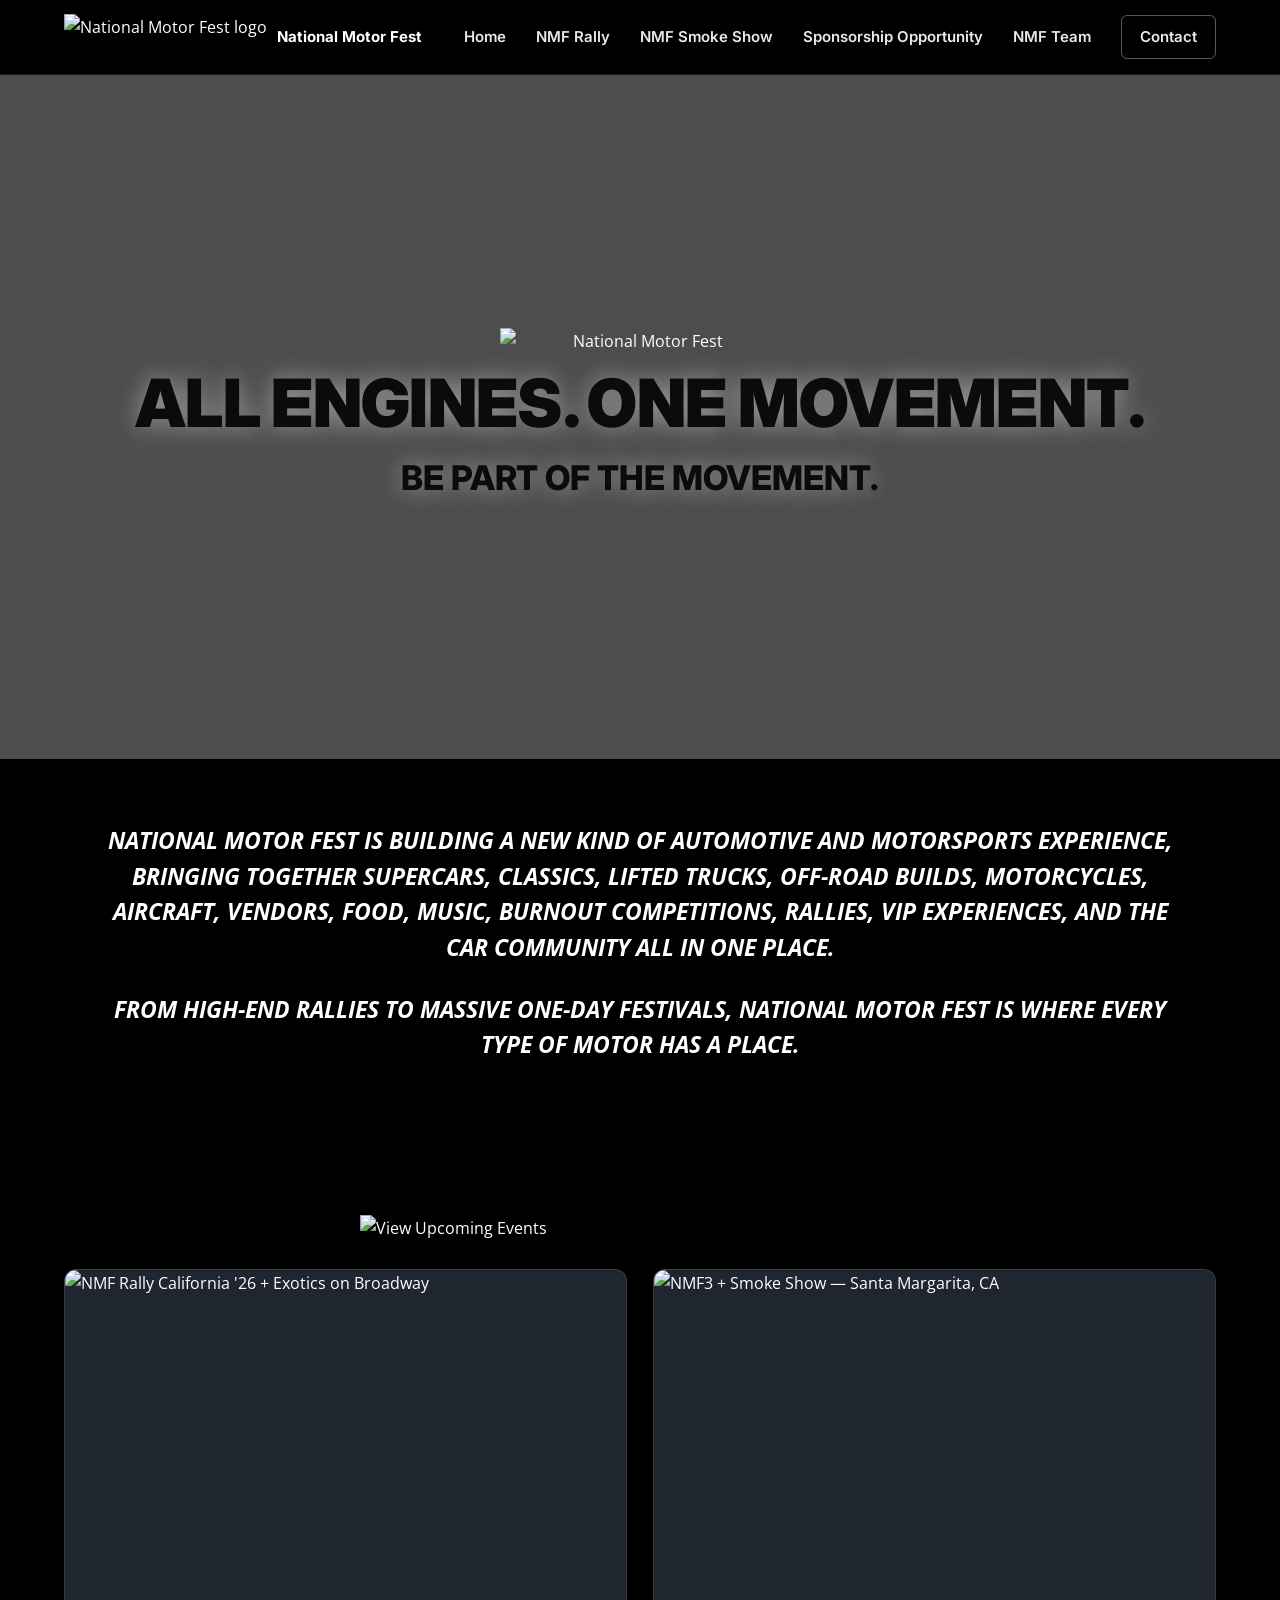
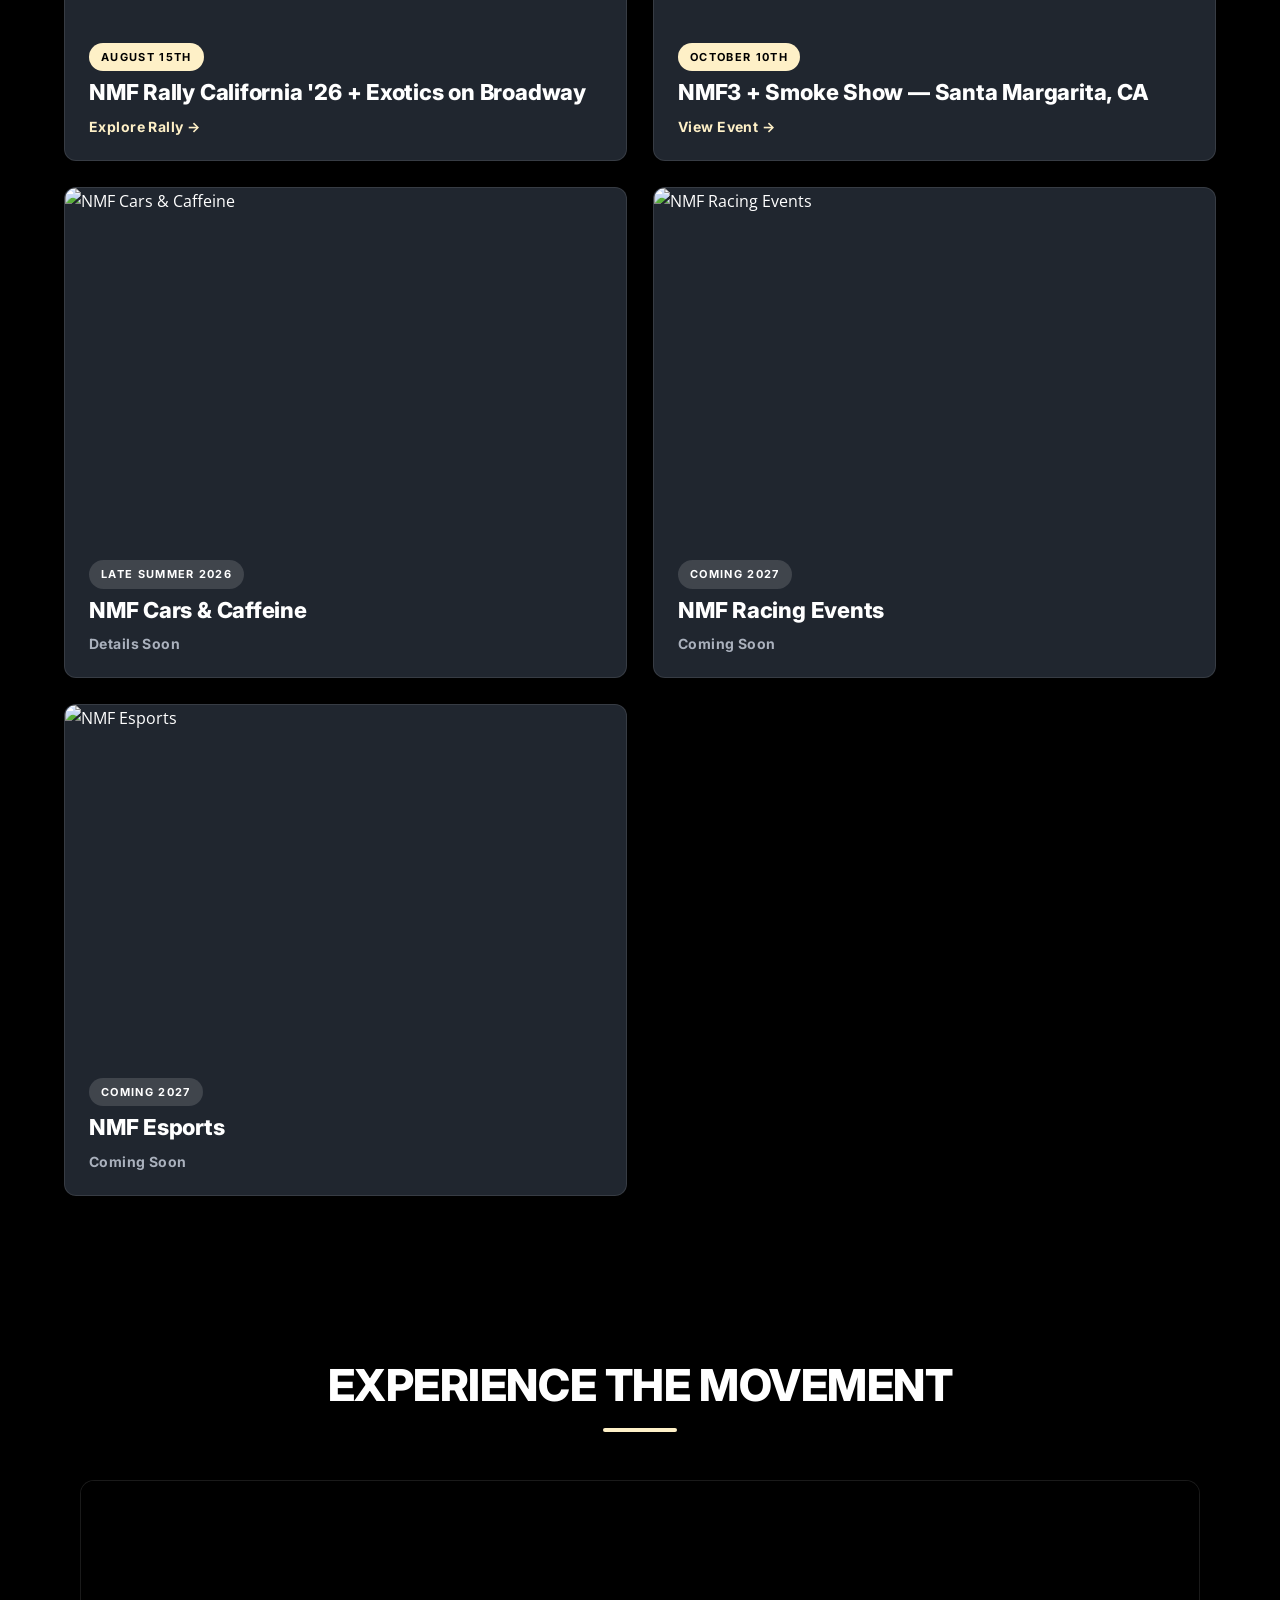
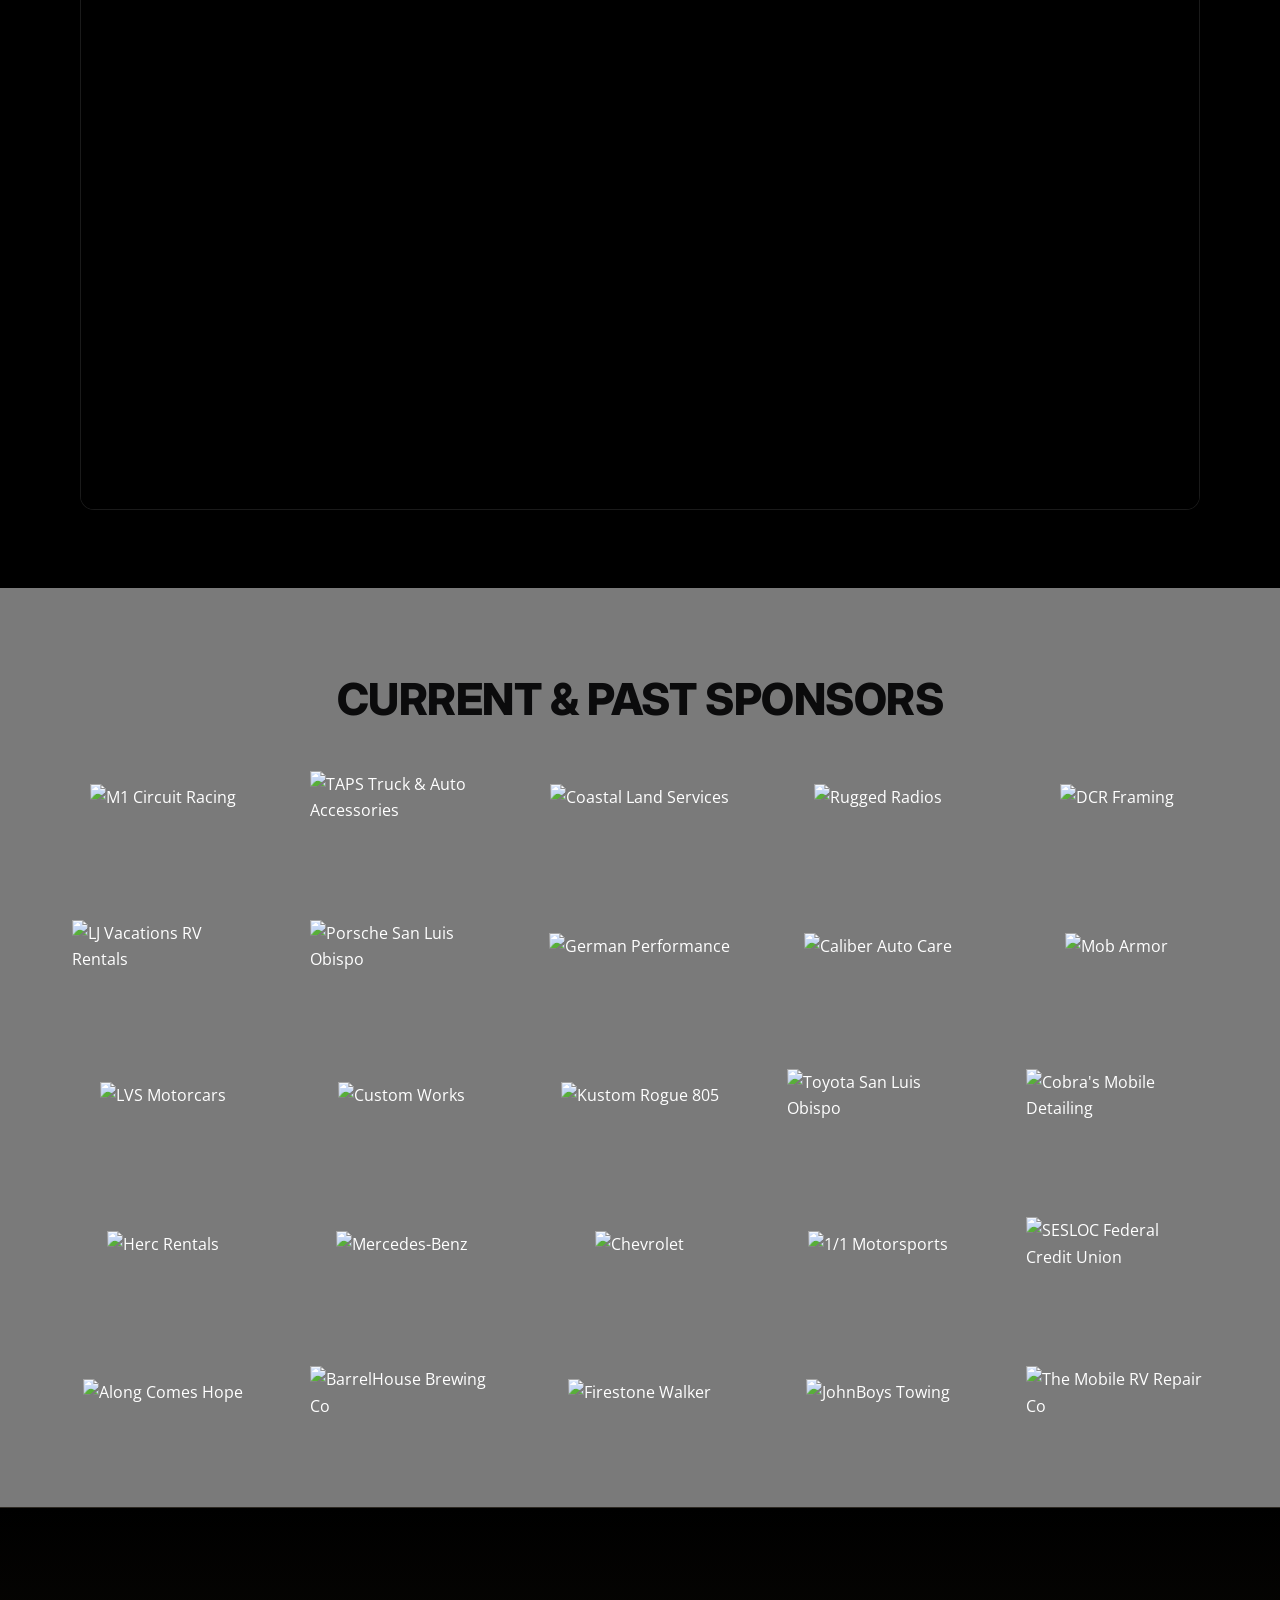
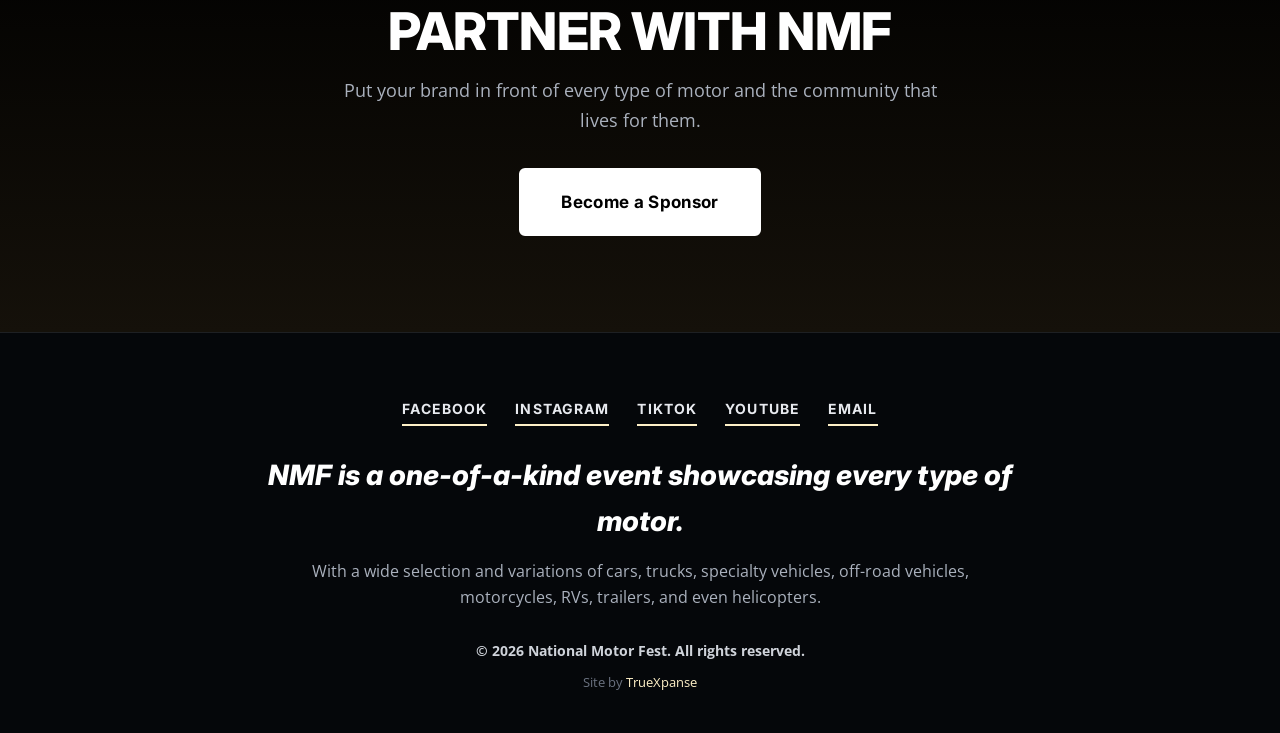
==== commit be0a3ee6: "Sponsor wall: exact visual order, exact gray, natural logo proportions - Logos reordered to the sour" ====
--- a/index.html
+++ b/index.html
@@ -30,7 +30,7 @@
   <link rel="preconnect" href="https://fonts.googleapis.com" />
   <link rel="preconnect" href="https://fonts.gstatic.com" crossorigin />
   <link href="https://fonts.googleapis.com/css2?family=Inter:wght@400;600;700;800;900&family=Open+Sans:wght@400;600;700&display=swap" rel="stylesheet" />
-  <link rel="stylesheet" href="css/styles.css?v=20260720" />
+  <link rel="stylesheet" href="css/styles.css?v=20260720b" />
 
   <!-- Structured data: Organization + WebSite (clean signals for Google + AI search) -->
   <script type="application/ld+json">
@@ -165,31 +165,31 @@
       <div class="container">
         <h2 class="section-title">Current &amp; Past Sponsors</h2>
         <div class="sponsor-grid">
-          <img src="https://images.leadconnectorhq.com/image/f_webp/q_80/r_1200/u_https://assets.cdn.filesafe.space/yUQGU8g2rnaWyCUdEjrO/media/6a5bca70bc0b1f5d2ed42b20.png" alt="Sponsor" loading="lazy" />
-          <img src="https://images.leadconnectorhq.com/image/f_webp/q_80/r_1200/u_https://assets.cdn.filesafe.space/yUQGU8g2rnaWyCUdEjrO/media/6a5c530a1097b8119585f95d.png" alt="Sponsor" loading="lazy" />
-          <img src="https://images.leadconnectorhq.com/image/f_webp/q_80/r_1200/u_https://assets.cdn.filesafe.space/yUQGU8g2rnaWyCUdEjrO/media/69ff69f37285562721f84674.png" alt="Sponsor" loading="lazy" />
-          <img src="https://images.leadconnectorhq.com/image/f_webp/q_80/r_1200/u_https://assets.cdn.filesafe.space/yUQGU8g2rnaWyCUdEjrO/media/6a5bca751097b8119558807b.png" alt="Sponsor" loading="lazy" />
-          <img src="https://images.leadconnectorhq.com/image/f_webp/q_80/r_1200/u_https://assets.cdn.filesafe.space/yUQGU8g2rnaWyCUdEjrO/media/6a5c5382baf5f6da40c03b32.png" alt="Sponsor" loading="lazy" />
-          <img src="https://images.leadconnectorhq.com/image/f_webp/q_80/r_1200/u_https://assets.cdn.filesafe.space/yUQGU8g2rnaWyCUdEjrO/media/69ff6a047285562721f84a4b.png" alt="Sponsor" loading="lazy" />
-          <img src="https://images.leadconnectorhq.com/image/f_webp/q_80/r_1200/u_https://assets.cdn.filesafe.space/yUQGU8g2rnaWyCUdEjrO/media/6a5bca7f1097b8119558814f.png" alt="Sponsor" loading="lazy" />
-          <img src="https://images.leadconnectorhq.com/image/f_webp/q_80/r_1200/u_https://assets.cdn.filesafe.space/yUQGU8g2rnaWyCUdEjrO/media/69ff6a13a3dd25aa2ad5ed64.png" alt="Sponsor" loading="lazy" />
-          <img src="https://images.leadconnectorhq.com/image/f_webp/q_80/r_1200/u_https://assets.cdn.filesafe.space/yUQGU8g2rnaWyCUdEjrO/media/6a5c55161097b811958610f0.png" alt="Sponsor" loading="lazy" />
-          <img src="https://images.leadconnectorhq.com/image/f_webp/q_80/r_1200/u_https://assets.cdn.filesafe.space/yUQGU8g2rnaWyCUdEjrO/media/6a5bca7bbaf5f6da408f8a5e.png" alt="Sponsor" loading="lazy" />
-          <img src="https://images.leadconnectorhq.com/image/f_webp/q_80/r_1200/u_https://assets.cdn.filesafe.space/yUQGU8g2rnaWyCUdEjrO/media/69ff6a48a7b9e0385a3384bf.png" alt="Sponsor" loading="lazy" />
-          <img src="https://images.leadconnectorhq.com/image/f_webp/q_80/r_1200/u_https://assets.cdn.filesafe.space/yUQGU8g2rnaWyCUdEjrO/media/6a5c5551bc0b1f5d2e092072.png" alt="Sponsor" loading="lazy" />
-          <img src="https://images.leadconnectorhq.com/image/f_webp/q_80/r_1200/u_https://assets.cdn.filesafe.space/yUQGU8g2rnaWyCUdEjrO/media/6a5bca789c9b37b5fd0a3b27.png" alt="Sponsor" loading="lazy" />
-          <img src="https://images.leadconnectorhq.com/image/f_webp/q_80/r_1200/u_https://assets.cdn.filesafe.space/yUQGU8g2rnaWyCUdEjrO/media/69ff6a71a3dd25aa2ad5ffd3.png" alt="Sponsor" loading="lazy" />
-          <img src="https://images.leadconnectorhq.com/image/f_webp/q_80/r_1200/u_https://assets.cdn.filesafe.space/yUQGU8g2rnaWyCUdEjrO/media/6a5d5885bc0b1f5d2e7f2d61.png" alt="Sponsor" loading="lazy" />
-          <img src="https://images.leadconnectorhq.com/image/f_webp/q_80/r_1200/u_https://assets.cdn.filesafe.space/yUQGU8g2rnaWyCUdEjrO/media/69ff6a8da3dd25aa2ad6064d.png" alt="Sponsor" loading="lazy" />
-          <img src="https://images.leadconnectorhq.com/image/f_webp/q_80/r_1200/u_https://assets.cdn.filesafe.space/yUQGU8g2rnaWyCUdEjrO/media/69ff6a99a7b9e0385a3396bd.png" alt="Sponsor" loading="lazy" />
-          <img src="https://images.leadconnectorhq.com/image/f_webp/q_80/r_1200/u_https://assets.cdn.filesafe.space/yUQGU8g2rnaWyCUdEjrO/media/69ff6aaaa3dd25aa2ad60cd5.png" alt="Sponsor" loading="lazy" />
-          <img src="https://images.leadconnectorhq.com/image/f_webp/q_80/r_1200/u_https://assets.cdn.filesafe.space/yUQGU8g2rnaWyCUdEjrO/media/69ff6abf7285562721f87078.png" alt="Sponsor" loading="lazy" />
-          <img src="https://images.leadconnectorhq.com/image/f_webp/q_80/r_1200/u_https://assets.cdn.filesafe.space/yUQGU8g2rnaWyCUdEjrO/media/69ff6acf7285562721f8736e.png" alt="Sponsor" loading="lazy" />
-          <img src="https://images.leadconnectorhq.com/image/f_webp/q_80/r_1200/u_https://assets.cdn.filesafe.space/yUQGU8g2rnaWyCUdEjrO/media/69ff6b537285562721f88d1a.png" alt="Sponsor" loading="lazy" />
-          <img src="https://images.leadconnectorhq.com/image/f_webp/q_80/r_1200/u_https://assets.cdn.filesafe.space/yUQGU8g2rnaWyCUdEjrO/media/69ff6b607285562721f88fad.png" alt="Sponsor" loading="lazy" />
-          <img src="https://images.leadconnectorhq.com/image/f_webp/q_80/r_1200/u_https://assets.cdn.filesafe.space/yUQGU8g2rnaWyCUdEjrO/media/69ff6b77a7b9e0385a33c20f.png" alt="Sponsor" loading="lazy" />
-          <img src="https://images.leadconnectorhq.com/image/f_webp/q_80/r_1200/u_https://assets.cdn.filesafe.space/yUQGU8g2rnaWyCUdEjrO/media/69ff6b86a3dd25aa2ad638ff.png" alt="Sponsor" loading="lazy" />
-          <img src="https://images.leadconnectorhq.com/image/f_webp/q_80/r_1200/u_https://assets.cdn.filesafe.space/yUQGU8g2rnaWyCUdEjrO/media/69ff6b93a7b9e0385a33c83d.png" alt="Sponsor" loading="lazy" />
+          <img src="https://images.leadconnectorhq.com/image/f_webp/q_80/r_1200/u_https://assets.cdn.filesafe.space/yUQGU8g2rnaWyCUdEjrO/media/6a5bca70bc0b1f5d2ed42b20.png" alt="M1 Circuit Racing" loading="lazy" />
+          <img src="https://images.leadconnectorhq.com/image/f_webp/q_80/r_1200/u_https://assets.cdn.filesafe.space/yUQGU8g2rnaWyCUdEjrO/media/6a5bca751097b8119558807b.png" alt="TAPS Truck & Auto Accessories" loading="lazy" />
+          <img src="https://images.leadconnectorhq.com/image/f_webp/q_80/r_1200/u_https://assets.cdn.filesafe.space/yUQGU8g2rnaWyCUdEjrO/media/6a5bca7f1097b8119558814f.png" alt="Coastal Land Services" loading="lazy" />
+          <img src="https://images.leadconnectorhq.com/image/f_webp/q_80/r_1200/u_https://assets.cdn.filesafe.space/yUQGU8g2rnaWyCUdEjrO/media/6a5bca7bbaf5f6da408f8a5e.png" alt="Rugged Radios" loading="lazy" />
+          <img src="https://images.leadconnectorhq.com/image/f_webp/q_80/r_1200/u_https://assets.cdn.filesafe.space/yUQGU8g2rnaWyCUdEjrO/media/6a5bca789c9b37b5fd0a3b27.png" alt="DCR Framing" loading="lazy" />
+          <img src="https://images.leadconnectorhq.com/image/f_webp/q_80/r_1200/u_https://assets.cdn.filesafe.space/yUQGU8g2rnaWyCUdEjrO/media/6a5c530a1097b8119585f95d.png" alt="LJ Vacations RV Rentals" loading="lazy" />
+          <img src="https://images.leadconnectorhq.com/image/f_webp/q_80/r_1200/u_https://assets.cdn.filesafe.space/yUQGU8g2rnaWyCUdEjrO/media/6a5c5382baf5f6da40c03b32.png" alt="Porsche San Luis Obispo" loading="lazy" />
+          <img src="https://images.leadconnectorhq.com/image/f_webp/q_80/r_1200/u_https://assets.cdn.filesafe.space/yUQGU8g2rnaWyCUdEjrO/media/69ff6a13a3dd25aa2ad5ed64.png" alt="German Performance" loading="lazy" />
+          <img src="https://images.leadconnectorhq.com/image/f_webp/q_80/r_1200/u_https://assets.cdn.filesafe.space/yUQGU8g2rnaWyCUdEjrO/media/69ff6a48a7b9e0385a3384bf.png" alt="Caliber Auto Care" loading="lazy" />
+          <img src="https://images.leadconnectorhq.com/image/f_webp/q_80/r_1200/u_https://assets.cdn.filesafe.space/yUQGU8g2rnaWyCUdEjrO/media/69ff6a71a3dd25aa2ad5ffd3.png" alt="Mob Armor" loading="lazy" />
+          <img src="https://images.leadconnectorhq.com/image/f_webp/q_80/r_1200/u_https://assets.cdn.filesafe.space/yUQGU8g2rnaWyCUdEjrO/media/69ff69f37285562721f84674.png" alt="LVS Motorcars" loading="lazy" />
+          <img src="https://images.leadconnectorhq.com/image/f_webp/q_80/r_1200/u_https://assets.cdn.filesafe.space/yUQGU8g2rnaWyCUdEjrO/media/69ff6a047285562721f84a4b.png" alt="Custom Works" loading="lazy" />
+          <img src="https://images.leadconnectorhq.com/image/f_webp/q_80/r_1200/u_https://assets.cdn.filesafe.space/yUQGU8g2rnaWyCUdEjrO/media/6a5c55161097b811958610f0.png" alt="Kustom Rogue 805" loading="lazy" />
+          <img src="https://images.leadconnectorhq.com/image/f_webp/q_80/r_1200/u_https://assets.cdn.filesafe.space/yUQGU8g2rnaWyCUdEjrO/media/6a5c5551bc0b1f5d2e092072.png" alt="Toyota San Luis Obispo" loading="lazy" />
+          <img src="https://images.leadconnectorhq.com/image/f_webp/q_80/r_1200/u_https://assets.cdn.filesafe.space/yUQGU8g2rnaWyCUdEjrO/media/6a5d5885bc0b1f5d2e7f2d61.png" alt="Cobra's Mobile Detailing" loading="lazy" />
+          <img src="https://images.leadconnectorhq.com/image/f_webp/q_80/r_1200/u_https://assets.cdn.filesafe.space/yUQGU8g2rnaWyCUdEjrO/media/69ff6a8da3dd25aa2ad6064d.png" alt="Herc Rentals" loading="lazy" />
+          <img src="https://images.leadconnectorhq.com/image/f_webp/q_80/r_1200/u_https://assets.cdn.filesafe.space/yUQGU8g2rnaWyCUdEjrO/media/69ff6a99a7b9e0385a3396bd.png" alt="Mercedes-Benz" loading="lazy" />
+          <img src="https://images.leadconnectorhq.com/image/f_webp/q_80/r_1200/u_https://assets.cdn.filesafe.space/yUQGU8g2rnaWyCUdEjrO/media/69ff6aaaa3dd25aa2ad60cd5.png" alt="Chevrolet" loading="lazy" />
+          <img src="https://images.leadconnectorhq.com/image/f_webp/q_80/r_1200/u_https://assets.cdn.filesafe.space/yUQGU8g2rnaWyCUdEjrO/media/69ff6abf7285562721f87078.png" alt="1/1 Motorsports" loading="lazy" />
+          <img src="https://images.leadconnectorhq.com/image/f_webp/q_80/r_1200/u_https://assets.cdn.filesafe.space/yUQGU8g2rnaWyCUdEjrO/media/69ff6acf7285562721f8736e.png" alt="SESLOC Federal Credit Union" loading="lazy" />
+          <img src="https://images.leadconnectorhq.com/image/f_webp/q_80/r_1200/u_https://assets.cdn.filesafe.space/yUQGU8g2rnaWyCUdEjrO/media/69ff6b537285562721f88d1a.png" alt="Along Comes Hope" loading="lazy" />
+          <img src="https://images.leadconnectorhq.com/image/f_webp/q_80/r_1200/u_https://assets.cdn.filesafe.space/yUQGU8g2rnaWyCUdEjrO/media/69ff6b607285562721f88fad.png" alt="BarrelHouse Brewing Co" loading="lazy" />
+          <img src="https://images.leadconnectorhq.com/image/f_webp/q_80/r_1200/u_https://assets.cdn.filesafe.space/yUQGU8g2rnaWyCUdEjrO/media/69ff6b77a7b9e0385a33c20f.png" alt="Firestone Walker" loading="lazy" />
+          <img src="https://images.leadconnectorhq.com/image/f_webp/q_80/r_1200/u_https://assets.cdn.filesafe.space/yUQGU8g2rnaWyCUdEjrO/media/69ff6b86a3dd25aa2ad638ff.png" alt="JohnBoys Towing" loading="lazy" />
+          <img src="https://images.leadconnectorhq.com/image/f_webp/q_80/r_1200/u_https://assets.cdn.filesafe.space/yUQGU8g2rnaWyCUdEjrO/media/69ff6b93a7b9e0385a33c83d.png" alt="The Mobile RV Repair Co" loading="lazy" />
         </div>
       </div>
     </section>
--- a/css/styles.css
+++ b/css/styles.css
@@ -248,8 +248,8 @@
 .mission-band{background:#000;padding:64px 0;text-align:center}
 .mission-band p{font-style:italic;font-weight:700;text-transform:uppercase;color:#fff;font-size:clamp(15px,1.9vw,23px);line-height:1.55;max-width:1080px;margin:0 auto 26px}
 .mission-band p:last-child{margin-bottom:0}
-.sponsors{background:#ABABAB}
+.sponsors{background:#7a7a7a}
 .sponsors .section-title{color:#0b0b0c}
 .sponsors .section-title::after{display:none}
-.sponsor-grid{gap:34px 26px}
-.sponsor-grid img{background:transparent;border-radius:0;padding:0;height:120px;filter:none}
+.sponsor-grid{gap:96px 40px;align-items:center;justify-items:center}
+.sponsor-grid img{background:transparent;border-radius:0;padding:0;width:auto;height:auto;max-width:min(260px,92%);max-height:170px;filter:none;display:block}
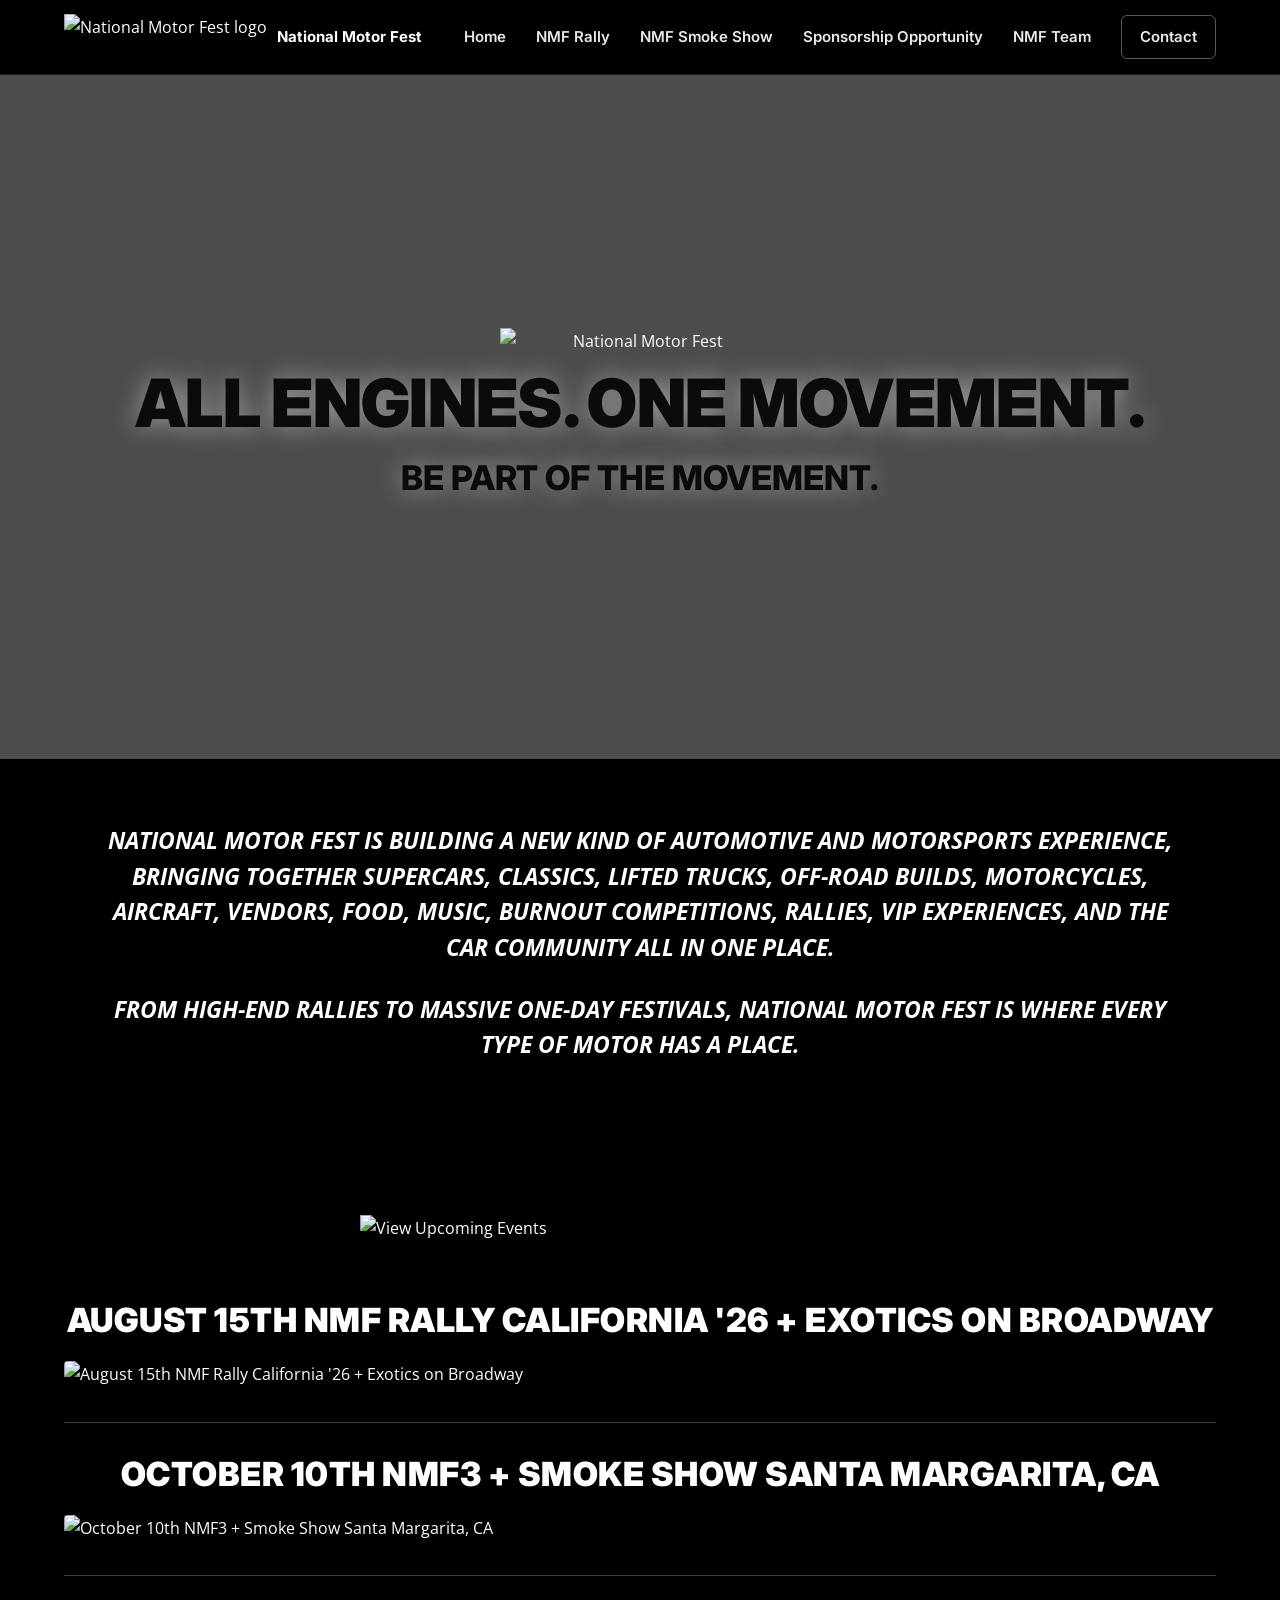
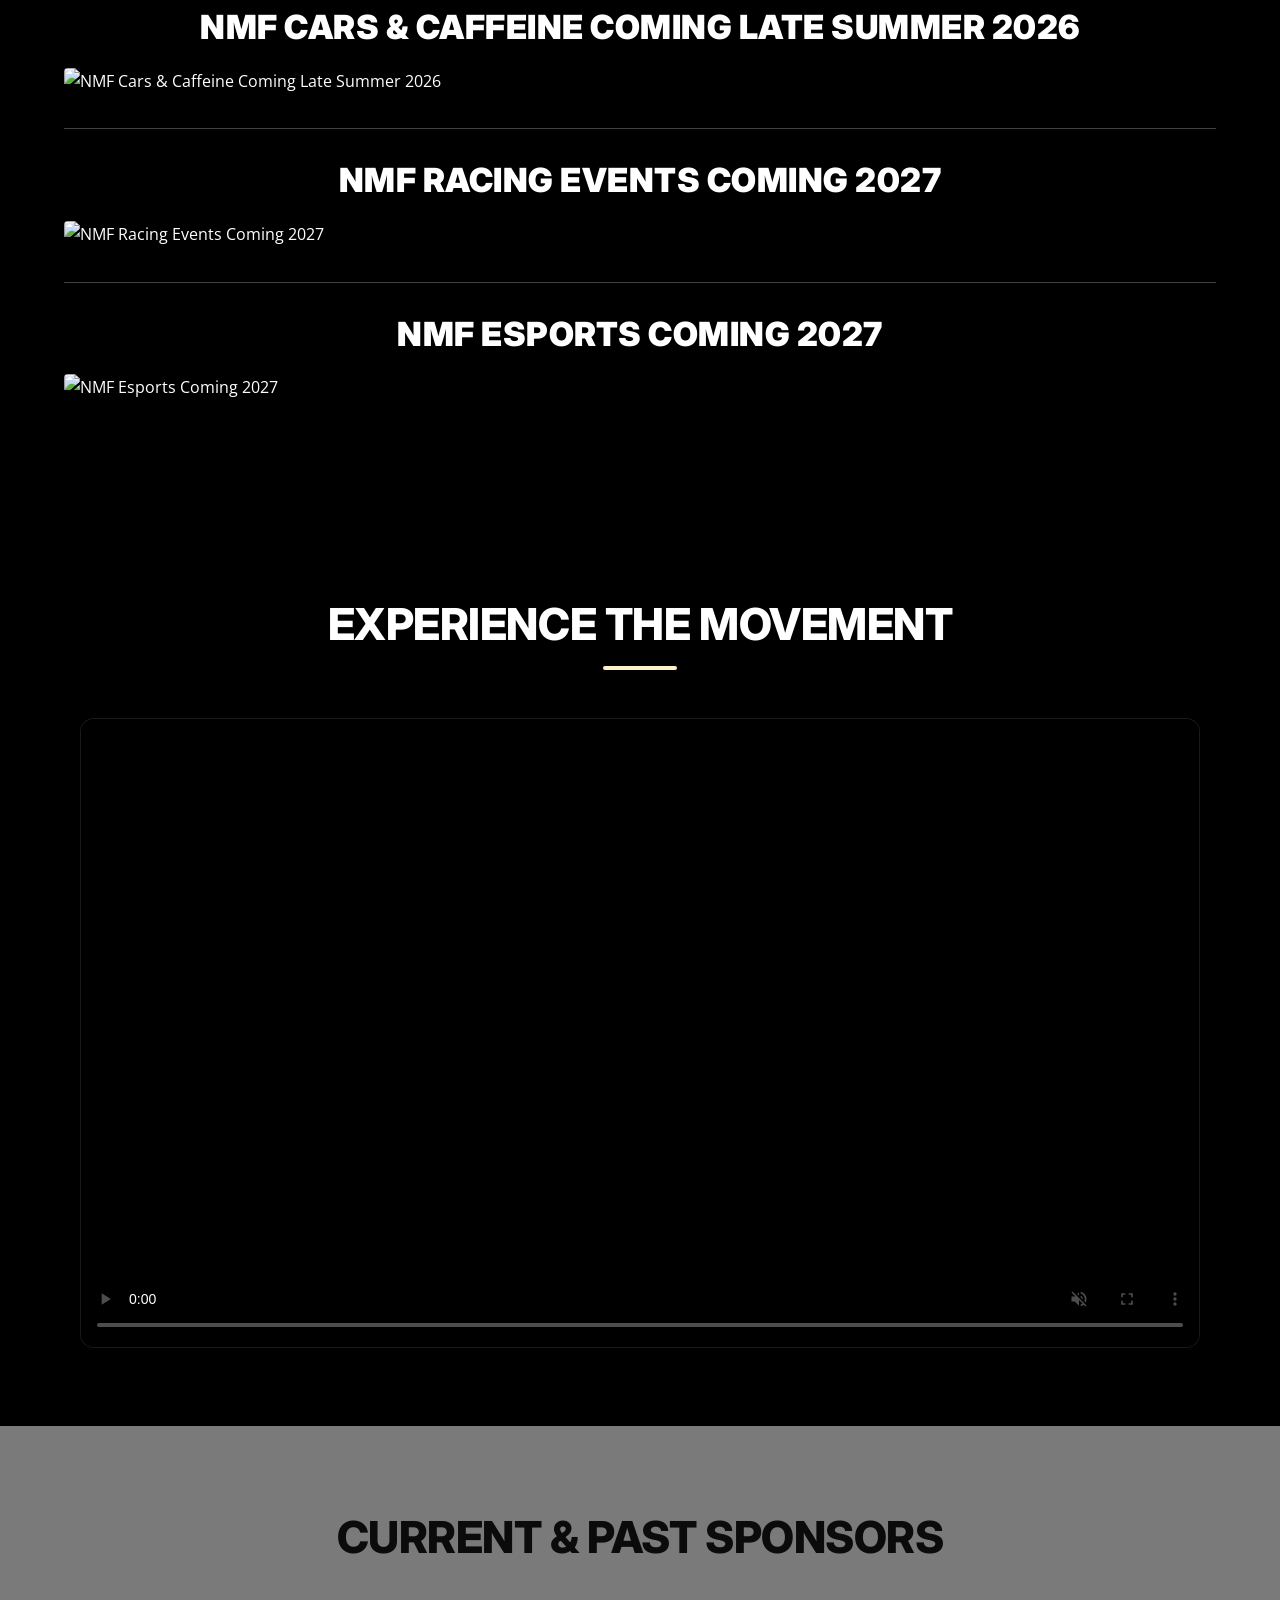
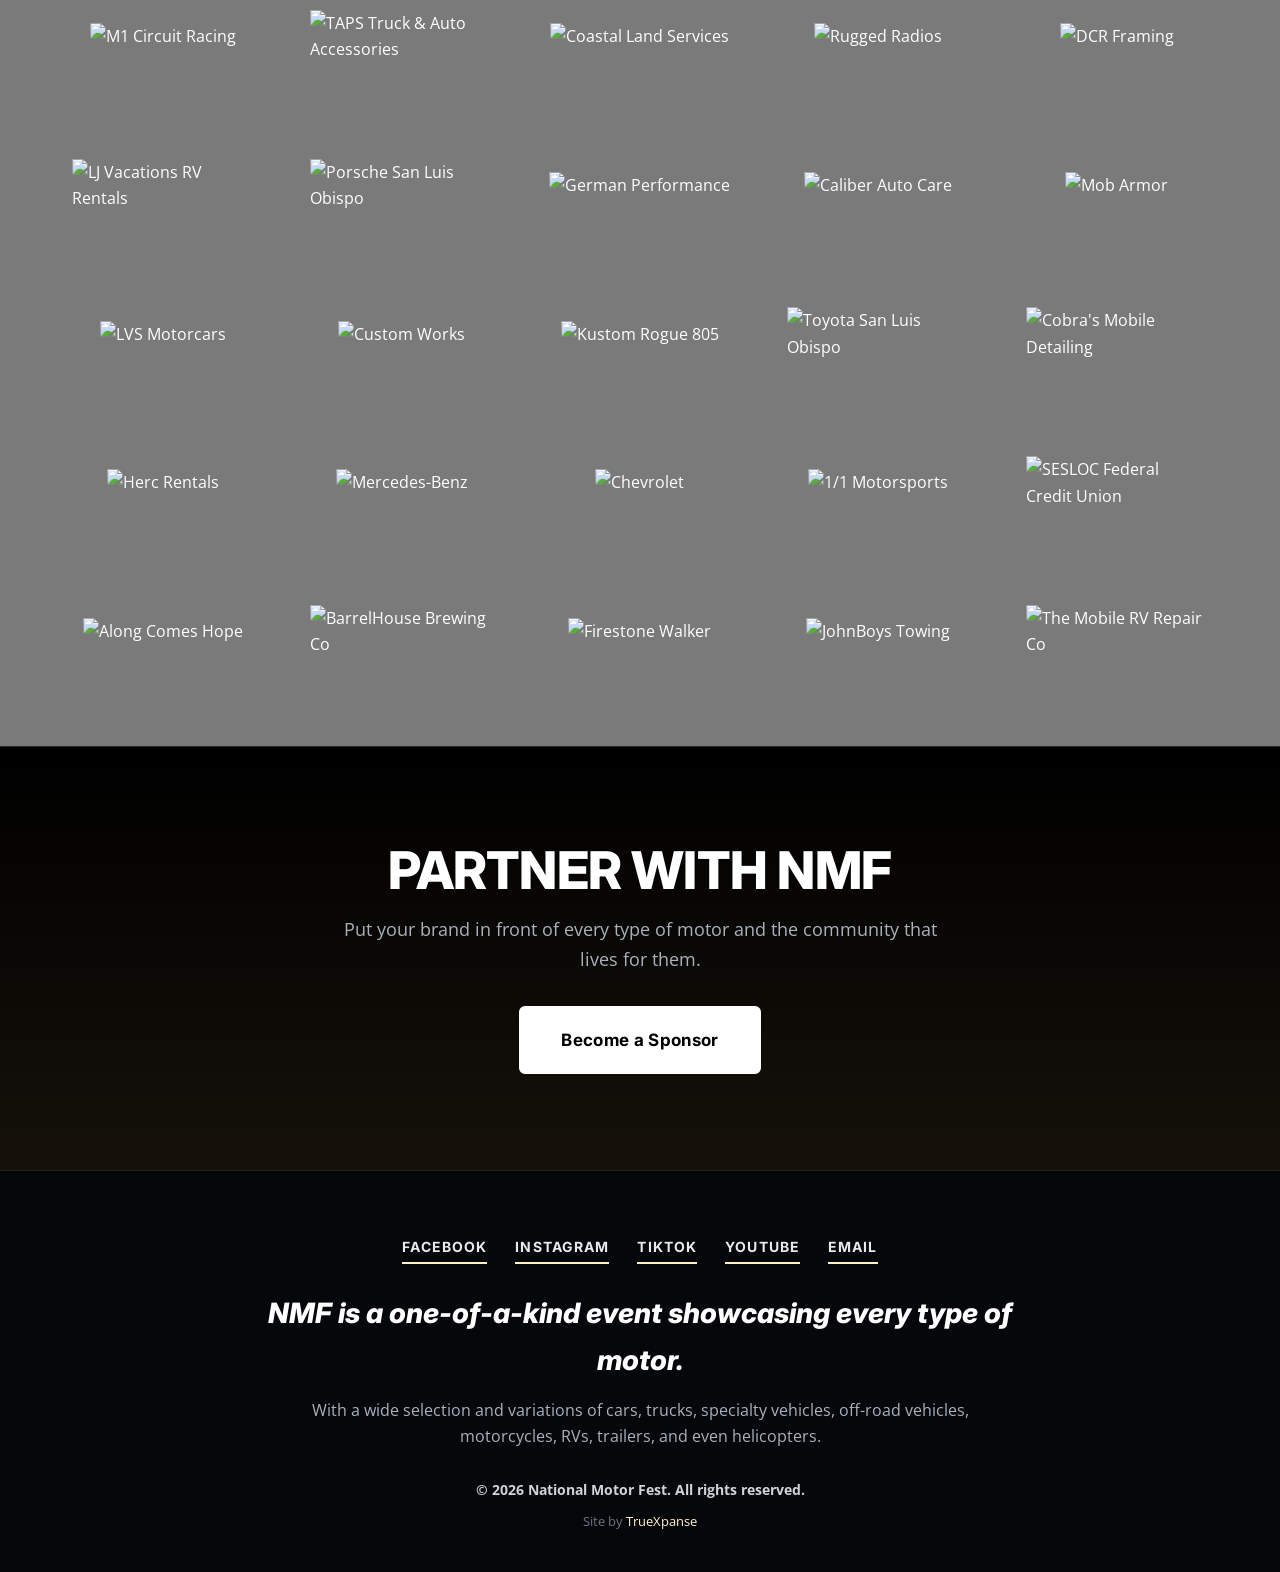
==== commit f54e632d: "Events section: source's single-column stack, uncropped banners Replaced the 2-column card grid with" ====
--- a/index.html
+++ b/index.html
@@ -30,7 +30,7 @@
   <link rel="preconnect" href="https://fonts.googleapis.com" />
   <link rel="preconnect" href="https://fonts.gstatic.com" crossorigin />
   <link href="https://fonts.googleapis.com/css2?family=Inter:wght@400;600;700;800;900&family=Open+Sans:wght@400;600;700&display=swap" rel="stylesheet" />
-  <link rel="stylesheet" href="css/styles.css?v=20260720b" />
+  <link rel="stylesheet" href="css/styles.css?v=20260720c" />
 
   <!-- Structured data: Organization + WebSite (clean signals for Google + AI search) -->
   <script type="application/ld+json">
@@ -107,46 +107,26 @@
     <section class="events" id="events">
       <div class="container">
         <img src="https://images.leadconnectorhq.com/image/f_webp/q_80/r_1200/u_https://assets.cdn.filesafe.space/yUQGU8g2rnaWyCUdEjrO/media/6a5bce8f1097b81195599a90.png" alt="View Upcoming Events" style="display:block;max-width:560px;width:100%;margin:0 auto 1.75rem;" loading="lazy" />
-        <div class="event-grid">
-          <a class="event-card" href="nmf-rally.html">
-            <img src="https://images.leadconnectorhq.com/image/f_webp/q_80/r_1200/u_https://assets.cdn.filesafe.space/yUQGU8g2rnaWyCUdEjrO/media/6a4ea4574ddb4a8e58e477cf.png" alt="NMF Rally California '26 + Exotics on Broadway" loading="lazy" />
-            <div class="event-meta">
-              <span class="event-badge">August 15th</span>
-              <h3>NMF Rally California '26 + Exotics on Broadway</h3>
-              <span class="event-link">Explore Rally →</span>
-            </div>
-          </a>
-          <a class="event-card" href="nmfsmokeshow.html">
-            <img src="https://images.leadconnectorhq.com/image/f_webp/q_80/r_1200/u_https://assets.cdn.filesafe.space/yUQGU8g2rnaWyCUdEjrO/media/6a5bc94c9c9b37b5fd09e909.png" alt="NMF3 + Smoke Show — Santa Margarita, CA" loading="lazy" />
-            <div class="event-meta">
-              <span class="event-badge">October 10th</span>
-              <h3>NMF3 + Smoke Show — Santa Margarita, CA</h3>
-              <span class="event-link">View Event →</span>
-            </div>
-          </a>
-          <div class="event-card is-coming">
-            <img src="https://images.leadconnectorhq.com/image/f_webp/q_80/r_1200/u_https://assets.cdn.filesafe.space/yUQGU8g2rnaWyCUdEjrO/media/6a4ed3f846e5b517c522d476.png" alt="NMF Cars &amp; Caffeine" loading="lazy" />
-            <div class="event-meta">
-              <span class="event-badge">Late Summer 2026</span>
-              <h3>NMF Cars &amp; Caffeine</h3>
-              <span class="event-link muted">Details Soon</span>
-            </div>
-          </div>
-          <div class="event-card is-coming">
-            <img src="https://images.leadconnectorhq.com/image/f_webp/q_80/r_1200/u_https://assets.cdn.filesafe.space/yUQGU8g2rnaWyCUdEjrO/media/69d1cb4f4cde4bbc2ac22277.png" alt="NMF Racing Events" loading="lazy" />
-            <div class="event-meta">
-              <span class="event-badge">Coming 2027</span>
-              <h3>NMF Racing Events</h3>
-              <span class="event-link muted">Coming Soon</span>
-            </div>
-          </div>
-          <div class="event-card is-coming">
-            <img src="https://images.leadconnectorhq.com/image/f_webp/q_80/r_1200/u_https://assets.cdn.filesafe.space/yUQGU8g2rnaWyCUdEjrO/media/6a495f6b8a69aa24414c9b51.png" alt="NMF Esports" loading="lazy" />
-            <div class="event-meta">
-              <span class="event-badge">Coming 2027</span>
-              <h3>NMF Esports</h3>
-              <span class="event-link muted">Coming Soon</span>
-            </div>
+        <div class="event-stack">
+          <div class="event-block">
+            <h3>August 15th NMF Rally California '26 + Exotics on Broadway</h3>
+            <a href="nmf-rally.html"><img src="https://images.leadconnectorhq.com/image/f_webp/q_80/r_1200/u_https://assets.cdn.filesafe.space/yUQGU8g2rnaWyCUdEjrO/media/6a4ea4574ddb4a8e58e477cf.png" alt="August 15th NMF Rally California '26 + Exotics on Broadway" loading="lazy" /></a>
+          </div>
+          <div class="event-block">
+            <h3>October 10th NMF3 + Smoke Show Santa Margarita, CA</h3>
+            <a href="nmfsmokeshow.html"><img src="https://images.leadconnectorhq.com/image/f_webp/q_80/r_1200/u_https://assets.cdn.filesafe.space/yUQGU8g2rnaWyCUdEjrO/media/6a5bc94c9c9b37b5fd09e909.png" alt="October 10th NMF3 + Smoke Show Santa Margarita, CA" loading="lazy" /></a>
+          </div>
+          <div class="event-block">
+            <h3>NMF Cars & Caffeine Coming Late Summer 2026</h3>
+            <img src="https://images.leadconnectorhq.com/image/f_webp/q_80/r_1200/u_https://assets.cdn.filesafe.space/yUQGU8g2rnaWyCUdEjrO/media/6a4ed3f846e5b517c522d476.png" alt="NMF Cars & Caffeine Coming Late Summer 2026" loading="lazy" />
+          </div>
+          <div class="event-block">
+            <h3>NMF Racing Events Coming 2027</h3>
+            <img src="https://images.leadconnectorhq.com/image/f_webp/q_80/r_1200/u_https://assets.cdn.filesafe.space/yUQGU8g2rnaWyCUdEjrO/media/69d1cb4f4cde4bbc2ac22277.png" alt="NMF Racing Events Coming 2027" loading="lazy" />
+          </div>
+          <div class="event-block">
+            <h3>NMF Esports Coming 2027</h3>
+            <img src="https://images.leadconnectorhq.com/image/f_webp/q_80/r_1200/u_https://assets.cdn.filesafe.space/yUQGU8g2rnaWyCUdEjrO/media/6a495f6b8a69aa24414c9b51.png" alt="NMF Esports Coming 2027" loading="lazy" />
           </div>
         </div>
       </div>
--- a/css/styles.css
+++ b/css/styles.css
@@ -253,3 +253,11 @@
 .sponsors .section-title::after{display:none}
 .sponsor-grid{gap:96px 40px;align-items:center;justify-items:center}
 .sponsor-grid img{background:transparent;border-radius:0;padding:0;width:auto;height:auto;max-width:min(260px,92%);max-height:170px;filter:none;display:block}
+
+/* Events: source layout — single column, heading above full-width uncropped banner */
+.event-stack{display:flex;flex-direction:column}
+.event-block{padding:34px 0;border-top:1px solid rgba(255,255,255,.25)}
+.event-block:first-child{border-top:0}
+.event-block h3{font-family:var(--font-head);font-weight:900;text-transform:uppercase;text-align:center;color:#fff;font-size:clamp(20px,2.6vw,34px);margin-bottom:22px;letter-spacing:.5px}
+.event-block img{display:block;width:100%;height:auto;border-radius:4px}
+.event-block a{display:block}
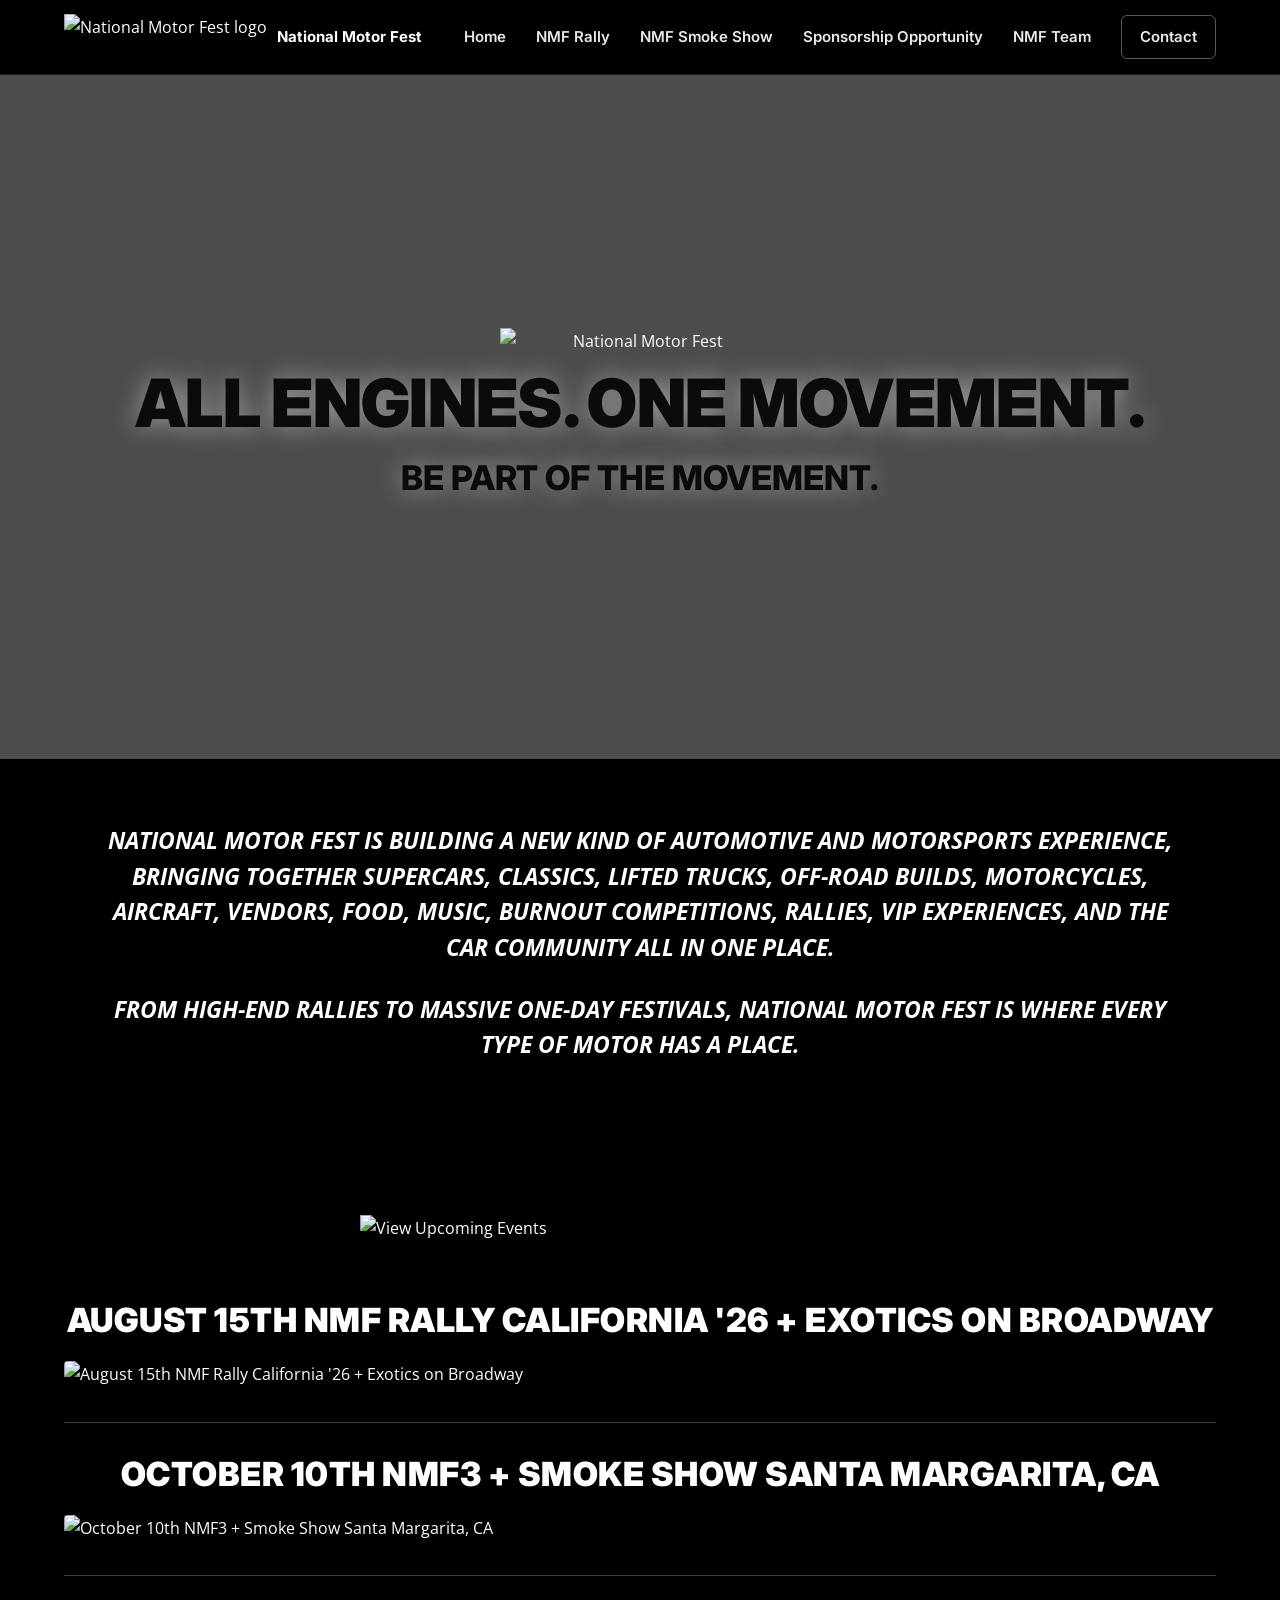
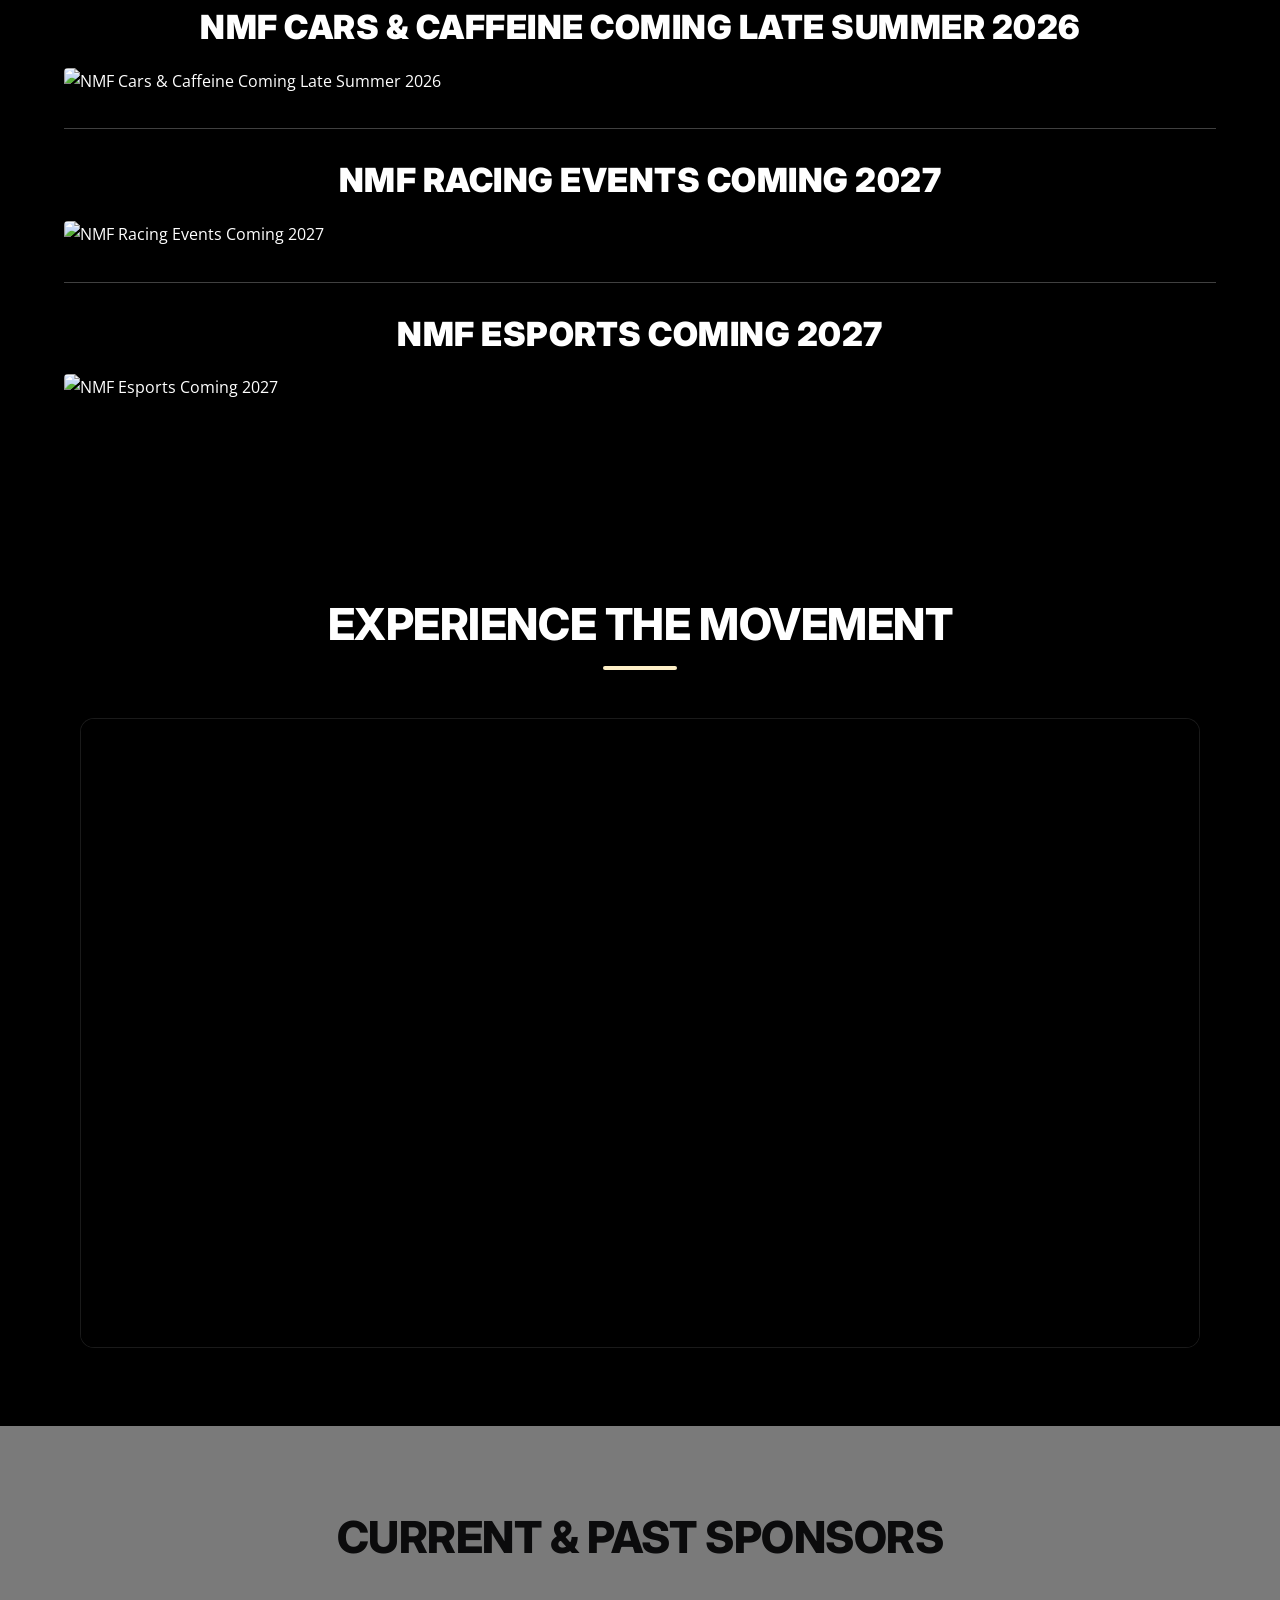
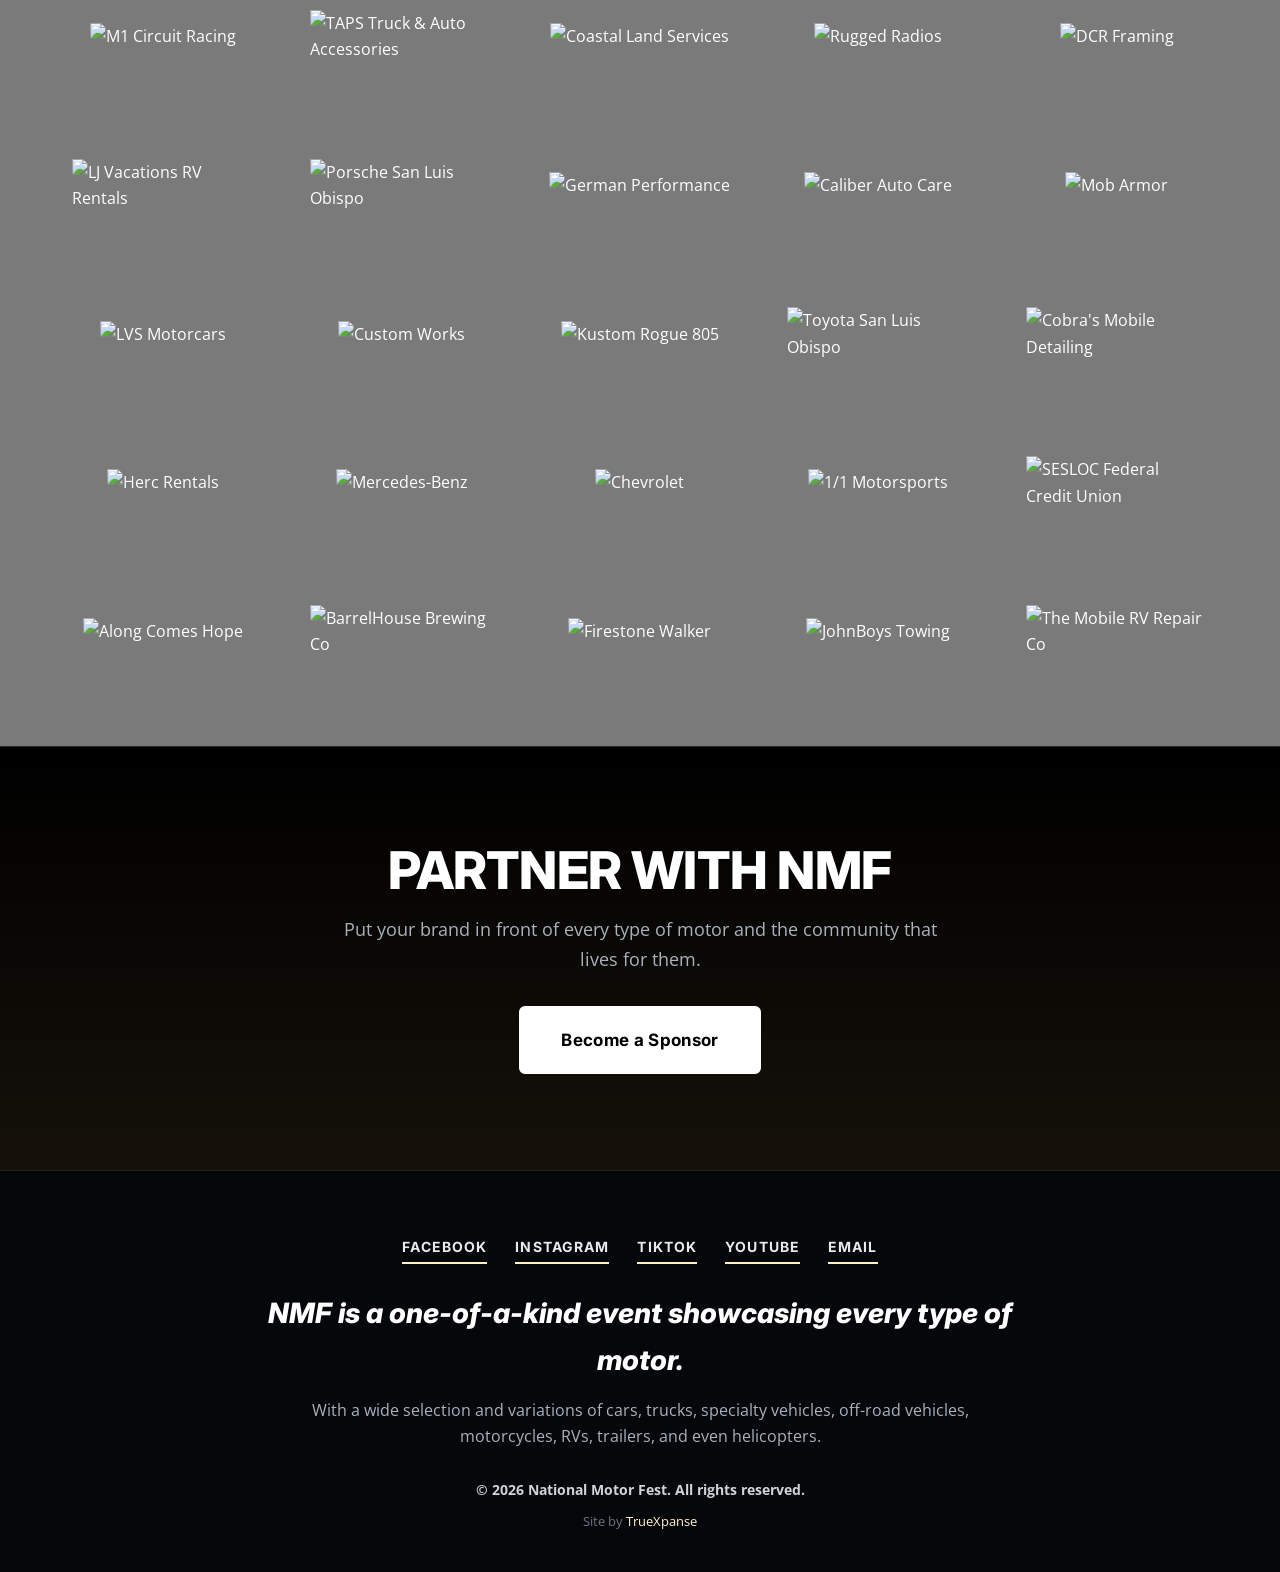
==== commit 271706c7: "GEO/SEO pass: llms.txt, AI-crawler robots, sitemap, Person/FAQ schema Addresses the MAT GEO audit (4" ====
--- a/index.html
+++ b/index.html
@@ -6,7 +6,7 @@
   <title>National Motor Fest | All Engines. One Movement.</title>
   <meta name="description" content="A new kind of automotive & motorsports experience — NMF festivals, rallies, Cars & Caffeine, racing, esports and more. Every type of motor, one movement." />
   <link rel="canonical" href="https://nationalmotorfest.com/" />
-  <meta name="author" content="National Motor Fest" />
+  <meta name="author" content="Brandon Stier" />
   <meta name="robots" content="index, follow, max-image-preview:large" />
   <meta name="theme-color" content="#0b0b0c" />
   <meta name="keywords" content="National Motor Fest, NMF, car show, car festival, NMF Rally, NMF3, NMF Smoke Show, burnout competition, Cars and Caffeine, NMF Esports, NMF Racing, Santa Margarita car show, Exotics on Broadway, Monterey Car Week, California car show" />
@@ -44,14 +44,41 @@
         "alternateName": "NMF",
         "url": "https://nationalmotorfest.com/",
         "email": "contact@nationalmotorfest.com",
+        "telephone": "(682) 500-5285",
         "logo": "https://images.leadconnectorhq.com/image/f_webp/q_80/r_1200/u_https://assets.cdn.filesafe.space/yUQGU8g2rnaWyCUdEjrO/media/69ee99309fe87a999436d463.png",
         "slogan": "All Engines. One Movement.",
+        "founder": { "@id": "https://nationalmotorfest.com/nmfteam#brandon-stier" },
+        "contactPoint": {
+          "@type": "ContactPoint",
+          "contactType": "customer service",
+          "email": "contact@nationalmotorfest.com",
+          "telephone": "(682) 500-5285"
+        },
+        "areaServed": { "@type": "State", "name": "California" },
         "sameAs": [
           "https://www.facebook.com/nationalmotorfest",
           "https://www.instagram.com/nationalmotorfest/",
           "https://www.tiktok.com/@nationalmotorfest",
           "https://www.youtube.com/@nationalmotorfest"
         ]
+      },
+      {
+        "@type": "Person",
+        "@id": "https://nationalmotorfest.com/nmfteam#brandon-stier",
+        "name": "Brandon Stier",
+        "jobTitle": "Founder & Co-Owner",
+        "worksFor": { "@id": "https://nationalmotorfest.com/#org" },
+        "url": "https://nationalmotorfest.com/nmfteam",
+        "sameAs": ["https://www.instagram.com/thebrandonstier"]
+      },
+      {
+        "@type": "Person",
+        "@id": "https://nationalmotorfest.com/nmfteam#michael-tanore",
+        "name": "Michael Tanore",
+        "jobTitle": "Co-Owner",
+        "worksFor": { "@id": "https://nationalmotorfest.com/#org" },
+        "url": "https://nationalmotorfest.com/nmfteam",
+        "sameAs": ["https://www.instagram.com/mtanore"]
       },
       {
         "@type": "WebSite",
